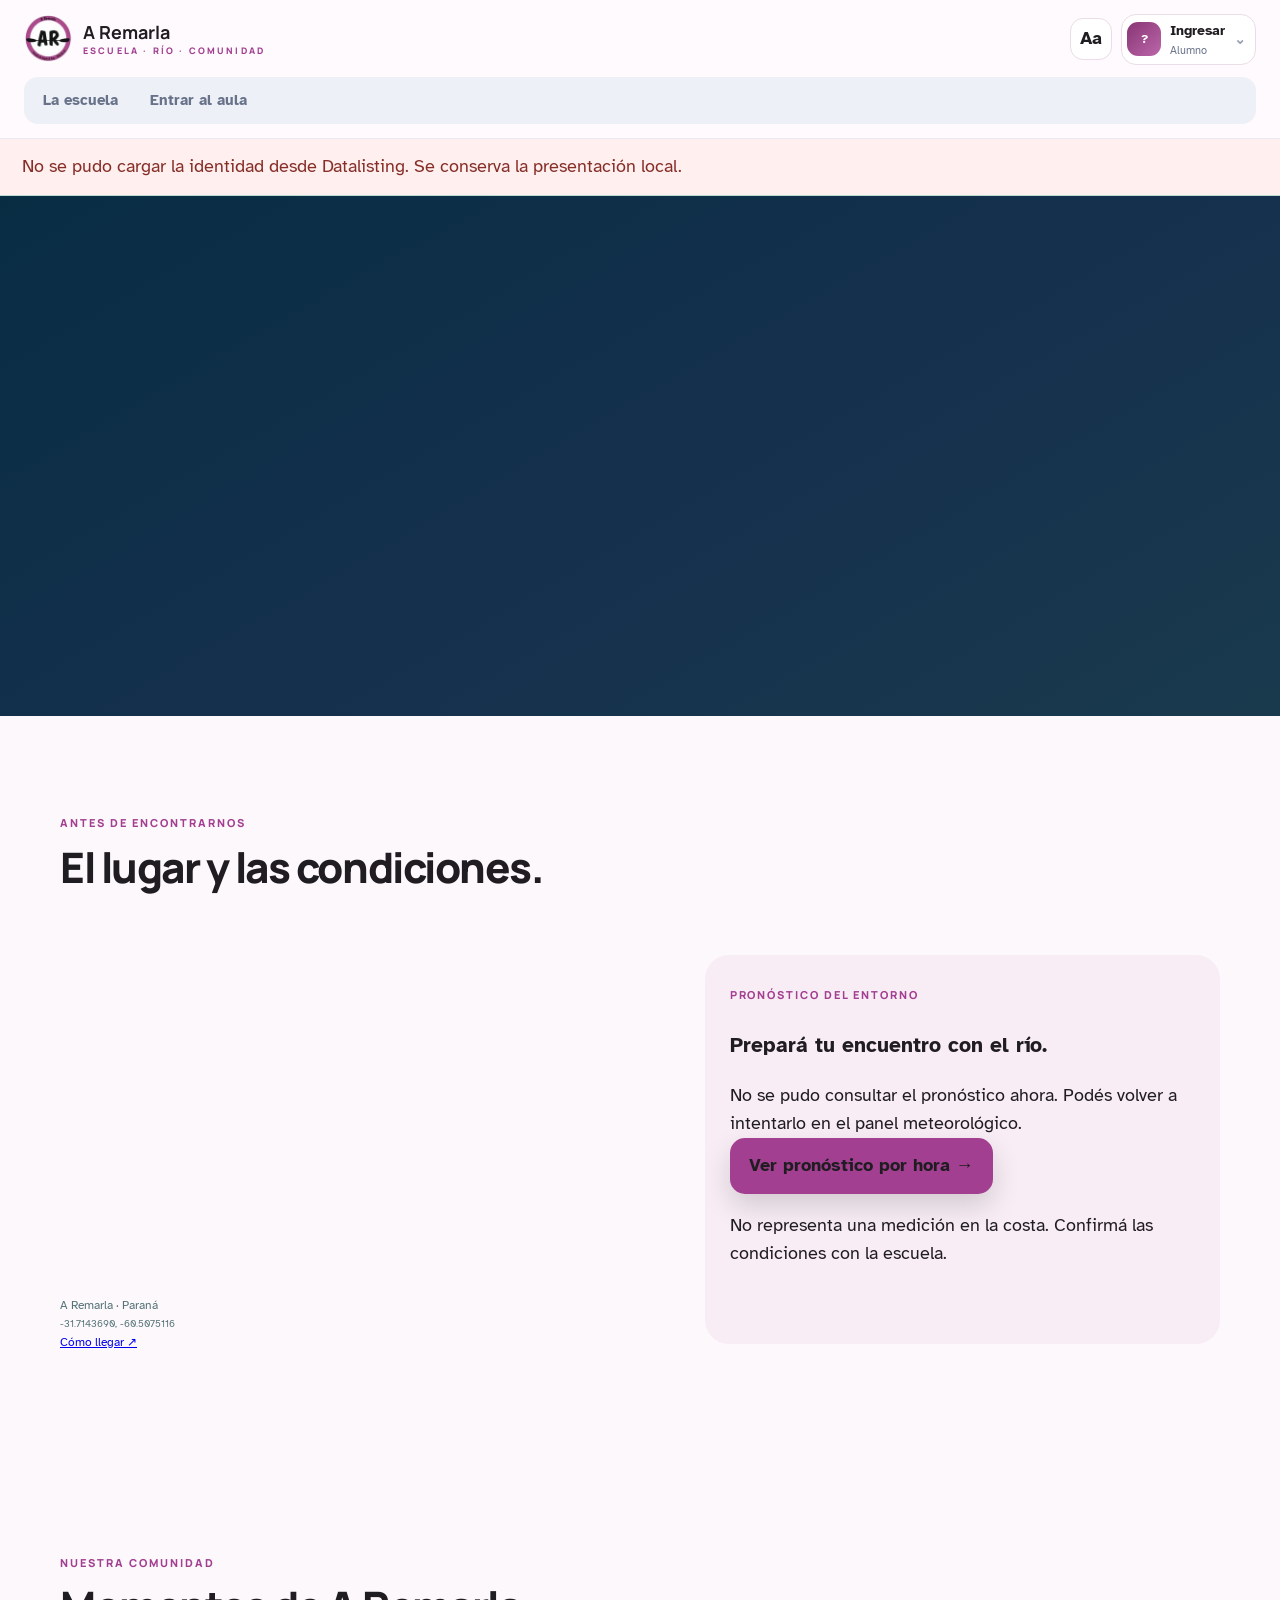
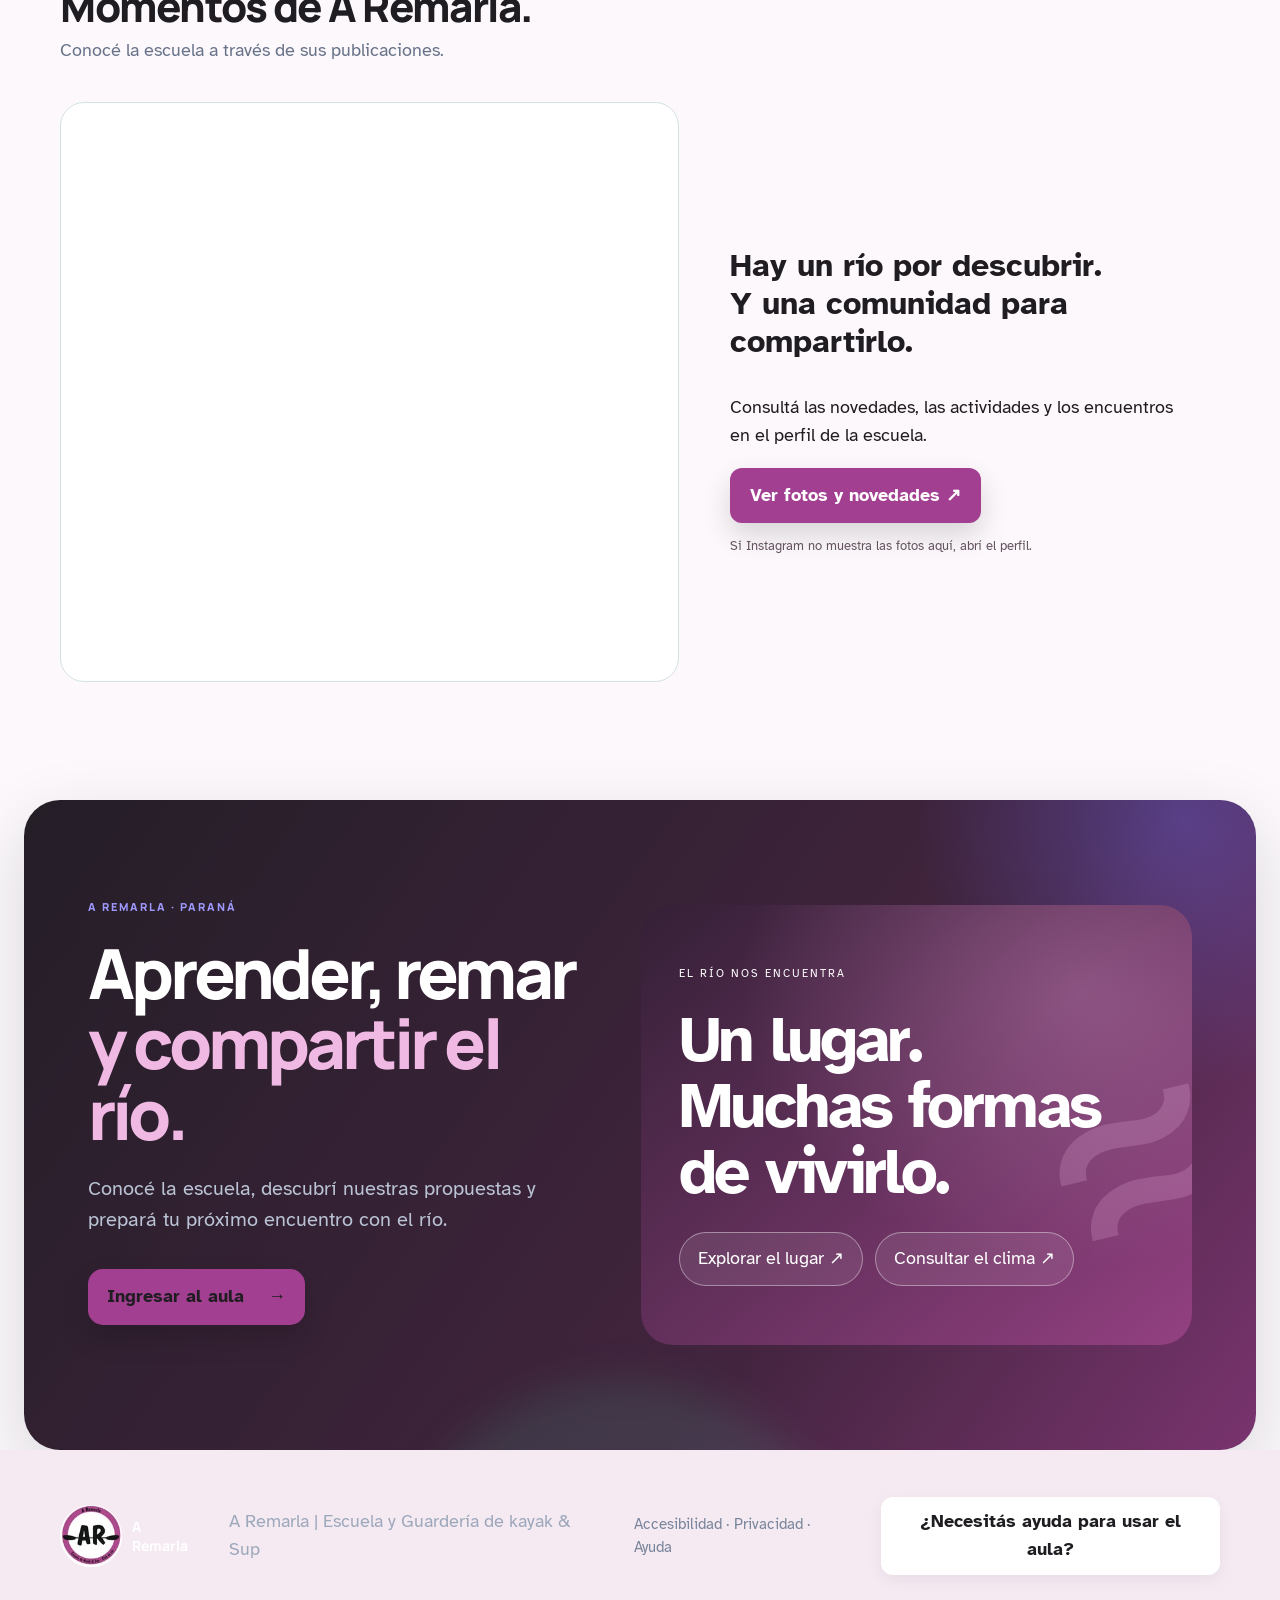
==== a-remarla/index.html @ 2b2f4102 "Refresh campaign script for unchanged Santa Candida upload filename" ====
<!doctype html>
<html lang="es">
<head>
  <meta charset="utf-8">
  <meta name="viewport" content="width=device-width,initial-scale=1">
  <meta name="theme-color" content="#ae4598">
  <meta name="robots" content="index,follow">
  <meta name="referrer" content="strict-origin-when-cross-origin">
  <meta name="description" content="A Remarla: escuela de kayak y Stand Up Paddle en Paraná. Cursos, propuestas en el río, actividades y encuentros para compartir.">
  <title>A Remarla | Escuela de Kayak y SUP en Paraná</title>
  <meta property="og:type" content="website">
  <meta property="og:site_name" content="A Remarla">
  <meta property="og:locale" content="es_AR">
  <meta property="og:title" content="A Remarla · Escuela de Kayak y SUP">
  <meta property="og:description" content="Aprendé, remá y compartí el río. Cursos de kayak y SUP, actividades y encuentros en Paraná.">
  <meta property="og:image" content="https://20facusam23.github.io/datalisting-aula/assets/a-remarla-tarjeta-escuela.png?v=20261105">
  <meta property="og:image:secure_url" content="https://20facusam23.github.io/datalisting-aula/assets/a-remarla-tarjeta-escuela.png?v=20261105">
  <meta property="og:image:type" content="image/png">
  <meta property="og:image:width" content="1200">
  <meta property="og:image:height" content="630">
  <meta property="og:image:alt" content="A Remarla, Escuela de Kayak y SUP en Paraná">
  <meta property="og:url" content="https://20facusam23.github.io/datalisting-aula/a-remarla/">
  <meta name="twitter:card" content="summary_large_image">
  <meta name="twitter:title" content="A Remarla · Escuela de Kayak y SUP">
  <meta name="twitter:description" content="Aprendé, remá y compartí el río en Paraná.">
  <meta name="twitter:image" content="https://20facusam23.github.io/datalisting-aula/assets/a-remarla-tarjeta-escuela.png?v=20261105">

  <link rel="preconnect" href="https://fonts.googleapis.com">
  <link rel="preconnect" href="https://fonts.gstatic.com" crossorigin>
  <link href="https://fonts.googleapis.com/css2?family=Atkinson+Hyperlegible:wght@400;700&family=Manrope:wght@500;600;700;800&display=swap" rel="stylesheet">
  <link rel="stylesheet" href="../assets/aula.css?v=20261018-form-scroll1">
  <link rel="stylesheet" href="../assets/meteorologia.css?v=20261018-claves6">
<link rel="stylesheet" href="../assets/portal.css?v=20261018-claves6"><link rel="stylesheet" href="../assets/escuela.css?v=20261018-claves6"><link rel="stylesheet" href="../assets/mapa-nautico.css?v=20261020-plano1"><link rel="icon" href="[data-uri]"><link rel="stylesheet" href="../assets/docente.css?v=20261018-guia1">
<style id="cyberweek-style">
/* A REMARLA — Cyber Week SUP. Una sola escena neon desde la promocion hasta compartir. */
#cyberweek-sup{
  --cw-text:#f6ffff;--cw-muted:#d5ecf6;--cw-aqua:#65fff0;--cw-pink:#ff69c6;
  position:relative;isolation:isolate;box-sizing:border-box;
  margin:0 auto;padding-top:clamp(36px,6vw,80px)!important;padding-bottom:clamp(46px,6vw,85px)!important;
  overflow:hidden;
  background:
    radial-gradient(ellipse 60% 28% at 3% 12%,rgba(5,223,238,.47),transparent 100%),
    radial-gradient(ellipse 54% 33% at 99% 10%,rgba(255,46,192,.36),transparent 100%),
    radial-gradient(ellipse 70% 33% at 83% 68%,rgba(87,63,211,.48),transparent 100%),
    radial-gradient(ellipse 85% 32% at 12% 97%,rgba(3,209,212,.35),transparent 100%),
    linear-gradient(154deg,#05324f 0%,#0b365b 25%,#102041 50%,#432354 76%,#093b51 100%)!important;
  color:var(--cw-text)!important;
}
#cyberweek-sup *,#cyberweek-sup *:before,#cyberweek-sup *:after{box-sizing:border-box}
#cyberweek-sup:before{
  content:"";position:absolute;inset:0;z-index:-1;pointer-events:none;
  background:
    repeating-radial-gradient(ellipse 76% 13% at 50% 120%,transparent 0 30px,rgba(65,245,245,.14) 31px 32px,transparent 33px 76px),
    linear-gradient(172deg,transparent 35%,rgba(41,236,245,.045) 52%,transparent 65%);
  opacity:.85;
}
#cyberweek-sup:after{
  content:"";position:absolute;z-index:-1;pointer-events:none;
  width:min(74vw,680px);height:min(74vw,680px);top:-20%;right:-17%;
  border:1px solid rgba(119,255,247,.27);border-radius:50%;
  box-shadow:0 0 0 47px rgba(77,243,239,.04),0 0 0 100px rgba(255,68,191,.035);
}
#cyberweek-sup .section-head{margin-bottom:clamp(22px,4vw,38px)}
#cyberweek-sup .section-head .eyebrow{color:var(--cw-aqua)!important;font-weight:900;letter-spacing:.14em}
#cyberweek-sup .section-head h2{
  color:#fff!important;font-size:clamp(2.1rem,5.1vw,4.2rem)!important;
  letter-spacing:-.055em;line-height:1.08;margin:10px 0!important;
  text-shadow:0 0 26px rgba(58,236,240,.25);
}
#cyberweek-sup .section-head p,#cyberweek-sup .section-head p strong{
  color:#eefcff!important;font-size:clamp(.98rem,1.35vw,1.1rem);line-height:1.5
}
#cyberweek-sup .cw-layout{
  display:grid;grid-template-columns:minmax(0,1fr) minmax(0,1.1fr);
  gap:clamp(16px,3vw,30px);align-items:start
}
#cyberweek-sup .cw-intro,
#cyberweek-sup .cw-card{
  min-width:0;position:relative;border-radius:25px;
  border:1px solid rgba(165,255,251,.38);
  background:linear-gradient(145deg,rgba(4,39,66,.60),rgba(21,20,58,.51))!important;
  box-shadow:0 22px 65px rgba(1,14,29,.20),inset 0 1px rgba(255,255,255,.14);
  color:#fff!important;overflow:hidden
}
#cyberweek-sup .cw-intro{padding:clamp(24px,3.5vw,42px)}
#cyberweek-sup .cw-intro:after{
  content:"";position:absolute;right:-145px;top:-120px;
  width:340px;height:340px;border:1px solid rgba(95,250,249,.23);
  border-radius:50%;box-shadow:0 0 0 55px rgba(77,250,238,.045);pointer-events:none
}
#cyberweek-sup .cw-eyebrow{
  display:inline-block;color:var(--cw-aqua)!important;font-weight:900;
  letter-spacing:.14em;font-size:.82rem;text-transform:uppercase
}
#cyberweek-sup .cw-intro h3{
  color:#fff!important;font-size:clamp(2.1rem,4vw,3.5rem)!important;
  font-weight:900!important;letter-spacing:-.045em;line-height:1.09;
  margin:20px 0!important;text-shadow:0 2px 12px rgba(0,0,0,.24)
}
#cyberweek-sup .cw-intro h3 span{color:#ff8fdf!important}
#cyberweek-sup .cw-intro p{
  color:#eafaff!important;line-height:1.64;font-size:1.02rem
}
#cyberweek-sup .cw-off{
  display:inline-flex;align-items:center;max-width:100%;
  margin:20px 0 24px;padding:12px 17px;
  border-radius:999px;background:linear-gradient(105deg,#eb2f9f,#ff68c6);
  color:#fff!important;font-weight:900;font-size:clamp(.94rem,2vw,1.24rem);
  box-shadow:0 5px 25px rgba(246,58,168,.36);
  text-shadow:0 1px 3px rgba(99,8,56,.4)
}
#cyberweek-sup .cw-points{display:grid;gap:13px;margin:10px 0 0;padding:0;list-style:none}
#cyberweek-sup .cw-points li{position:relative;padding-left:29px;color:#fff!important;font-size:1.01rem;font-weight:700}
#cyberweek-sup .cw-points li:before{content:"✓";position:absolute;left:0;color:var(--cw-aqua);font-weight:900}
#cyberweek-sup .cw-date{display:block;color:#a2fff4!important;font-weight:900;margin-top:30px;line-height:1.4}
#cyberweek-sup .cw-caption{color:#ddebfa!important;font-size:.89rem!important;line-height:1.55}
#cyberweek-sup .cw-card-body{padding:clamp(18px,3vw,34px)}
#cyberweek-sup .cw-card h3{
  color:#fff!important;font-size:clamp(1.45rem,2.8vw,2rem)!important;
  margin:0 0 8px!important;letter-spacing:-.025em
}
#cyberweek-sup .cw-card .cw-subtitle{color:#d5f5ff!important;line-height:1.5;margin:0 0 19px}
#cyberweek-sup .cw-prices{display:grid;gap:10px;margin:0 0 23px}
#cyberweek-sup .cw-price{
  min-width:0;display:flex;align-items:center;justify-content:space-between;
  gap:8px;cursor:pointer;border-radius:15px;padding:13px 14px;
  border:1.5px solid rgba(153,247,252,.36)!important;
  background:rgba(5,40,67,.65)!important;
  transition:background .16s,border-color .16s,transform .16s
}
#cyberweek-sup .cw-price:hover{border-color:rgba(99,255,239,.8)!important}
#cyberweek-sup .cw-price:has(input:checked){
  background:linear-gradient(100deg,rgba(3,111,123,.66),rgba(85,29,102,.55))!important;
  border-color:#77fff1!important;
  box-shadow:inset 0 0 0 1px rgba(112,255,246,.2),0 0 19px rgba(33,244,221,.12)
}
#cyberweek-sup .cw-price input{accent-color:#62f5e8;flex-shrink:0;width:19px;height:19px}
#cyberweek-sup .cw-price strong{display:block;color:#fff!important;font-size:.96rem;line-height:1.36}
#cyberweek-sup .cw-price small{display:block;color:#bdeff4!important;font-size:.79rem;margin-top:4px}
#cyberweek-sup .cw-money{flex:none;color:#ff9cdb!important;font-weight:900;font-size:1.12rem;white-space:nowrap}
#cyberweek-sup .cw-fields{display:grid;grid-template-columns:repeat(2,minmax(0,1fr));gap:14px}
#cyberweek-sup .cw-field{display:grid;gap:7px;color:#fff!important;font-size:.9rem;font-weight:800}
#cyberweek-sup .cw-field input,
#cyberweek-sup .cw-field select{
  display:block;width:100%;min-width:0;min-height:49px;
  border:1.5px solid #9ed9e6!important;border-radius:11px;
  background:#fff!important;color:#152c40!important;opacity:1;
  padding:11px 12px;font:600 1rem/1.35 Manrope,system-ui,sans-serif;
  color-scheme:light
}
#cyberweek-sup .cw-field input::placeholder{color:#526378!important;opacity:1}
#cyberweek-sup .cw-field input:focus,#cyberweek-sup .cw-field select:focus{
  outline:3px solid #65fff0!important;outline-offset:2px
}
#cyberweek-sup .cw-book{
  display:flex;align-items:center;justify-content:center;gap:10px;
  width:100%;min-height:56px;margin:19px 0 0;padding:14px 16px;
  cursor:pointer;border:0!important;border-radius:14px;
  background:linear-gradient(100deg,#55f9e7,#77ffe1)!important;
  color:#073045!important;font-size:1.03rem;font-weight:900!important;
  box-shadow:0 8px 27px rgba(8,240,224,.28);
  transition:transform .15s,filter .15s
}
#cyberweek-sup .cw-book:hover{filter:brightness(1.06);transform:translateY(-1px)}
#cyberweek-sup .cw-book:focus-visible{outline:3px solid #fff;outline-offset:3px}
#cyberweek-sup .cw-note,
#cyberweek-sup .cw-note strong{
  color:#d9f4f8!important;font-size:.84rem;line-height:1.57
}
#cyberweek-sup .cw-note strong{color:#9cfff1!important;font-weight:900}
@media(max-width:820px){
  #cyberweek-sup{padding:37px 18px 52px!important}
  #cyberweek-sup .cw-layout{grid-template-columns:1fr}
  #cyberweek-sup .cw-intro{order:0}
  #cyberweek-sup .cw-card{order:1}
  #cyberweek-sup .cw-fields{grid-template-columns:1fr 1fr}
}
@media(max-width:520px){
  #cyberweek-sup{padding:28px 14px 44px!important}
  #cyberweek-sup .cw-layout{gap:16px}
  #cyberweek-sup .cw-intro,#cyberweek-sup .cw-card{border-radius:21px}
  #cyberweek-sup .cw-intro{padding:23px 21px}
  #cyberweek-sup .cw-card-body{padding:20px 15px}
  #cyberweek-sup .cw-fields{grid-template-columns:1fr;gap:12px}
  #cyberweek-sup .cw-price{padding:12px 10px}
  #cyberweek-sup .cw-price strong{font-size:.88rem}
  #cyberweek-sup .cw-money{font-size:1rem}
  #cyberweek-sup .cw-intro h3{font-size:clamp(1.9rem,8vw,2.4rem)!important}
  #cyberweek-sup .section-head h2{font-size:clamp(2rem,9vw,2.7rem)!important}
}
@media(prefers-reduced-motion:reduce){
  #cyberweek-sup .cw-price,#cyberweek-sup .cw-book{transition:none}
}
</style>

<style id="cyberweek-share-style">
/* Compartir pertenece a la misma escena; nunca recupera el panel blanco. */
#cyberweek-sup #cyberweek-share{
  margin:25px 0 0;border:1px solid rgba(135,255,249,.47)!important;
  border-radius:19px;padding:clamp(15px,2vw,22px);
  background:linear-gradient(132deg,rgba(3,82,108,.46),rgba(90,23,96,.43))!important;
  box-shadow:inset 0 1px 0 rgba(255,255,255,.18);
  color:#fff!important
}
#cyberweek-sup #cyberweek-share h4{
  color:#fff!important;font-size:1.3rem!important;
  font-weight:900;margin:0 0 9px!important;line-height:1.28
}
#cyberweek-sup #cyberweek-share p{
  color:#dcfaff!important;font-size:.87rem;line-height:1.55;margin:0 0 13px
}
#cyberweek-sup #cyberweek-share .cw-share-actions{
  display:grid;grid-template-columns:repeat(2,minmax(0,1fr));gap:9px
}
#cyberweek-sup #cyberweek-share .cw-share-actions button{
  display:block;min-width:0;min-height:48px;
  padding:10px 8px;cursor:pointer;text-align:center;
  border:1.5px solid rgba(119,252,248,.58)!important;border-radius:13px;
  background:rgba(3,39,67,.65)!important;
  color:#fff!important;font:800 .83rem/1.35 Manrope,system-ui,sans-serif;
  transition:background .15s,border-color .15s
}
#cyberweek-sup #cyberweek-share .cw-share-actions button:nth-child(1),
#cyberweek-sup #cyberweek-share .cw-share-actions button:nth-child(5){
  border-color:rgba(255,138,219,.67)!important;background:rgba(141,26,117,.44)!important
}
#cyberweek-sup #cyberweek-share .cw-share-actions button:hover{
  background:rgba(23,116,145,.72)!important;border-color:#a5fff7!important
}
#cyberweek-sup #cyberweek-share [data-cw-status]:empty{display:none}
#cyberweek-sup #cyberweek-share [data-cw-status]{
  color:#c9fff8!important;min-height:1.5em;margin:13px 0 0;font-size:.81rem;line-height:1.48
}
@media(max-width:400px){
  #cyberweek-sup #cyberweek-share{padding:14px 11px}
  #cyberweek-sup #cyberweek-share .cw-share-actions{gap:7px}
  #cyberweek-sup #cyberweek-share .cw-share-actions button{font-size:.77rem;padding:10px 5px}
}
</style><link rel="stylesheet" href="../assets/a-remarla-campanas.css?v=20261105-images5">
</head>
<body>
  <div class="privacy-shield" id="privacyShield" aria-hidden="true">
    <div class="privacy-shield-card">
      <strong>Contenido protegido</strong>
      <span>Volvé a A Remarla para continuar.</span>
    </div>
  </div>
  <div class="privacy-watermark" id="privacyWatermark" aria-hidden="true"></div>
  <a class="skip" href="#contenido">Ir al contenido</a>

  <header class="topbar">
    <a class="brand" href="#" data-view="inicio">
      <img class="school-logo" src="[data-uri]" alt="A Remarla · Escuela y guardería de kayak y SUP" width="72" height="72">
      <span><img id="tenantLogo" alt="" hidden><b data-brand-name>A Remarla</b><small>ESCUELA · RÍO · COMUNIDAD</small></span>
    </a>
    <nav aria-label="Navegación principal"><button class="nav" data-view="administracion" data-manager-only hidden>Administrar aula</button>
      <button class="nav active" data-view="inicio">La escuela</button><button class="nav" data-view="rio">El río y el lugar</button><button class="nav" data-view="comunidad">Nuestra comunidad</button>
      <button class="nav" data-view="cursos">Mis cursos</button>
      <button class="nav" data-view="ayuda">Ayuda</button>
      <button class="nav" data-view="meteorologia" data-nautical-only hidden>Meteorología</button>
    </nav>
    <div class="top-actions">
      <button class="accessibility" aria-label="Opciones de lectura">Aa</button>
      <div class="account">
        <button class="profile" id="profileButton" aria-haspopup="menu" aria-expanded="false">
          <span class="avatar" id="profileAvatar">?</span>
          <span><span id="profileName">Ingresar</span><small id="profileRole">Cuenta del aula</small></span>
          <b>⌄</b>
        </button>
        <div class="account-menu hidden" id="accountMenu" role="menu">
          <button type="button" id="accountProfile" role="menuitem">Mi perfil</button>
          <button type="button" id="accountCourses" role="menuitem">Mis cursos</button>
          <button type="button" id="accountLogout" role="menuitem" class="danger">Cerrar sesión</button>
        </div>
      </div>
    </div>
  </header>

  <div id="portalMessage" class="portal-message" role="status" hidden></div><main id="contenido">
<section class="section view" data-section="inicio" id="campanas-remarla" aria-label="Campañas de A Remarla">
  <div class="cp-dots" role="group" aria-label="Elegir campaña">
    <button type="button" aria-label="Campaña 1: Cyber Week SUP" aria-current="true"></button>
    <button type="button" aria-label="Campaña 2: Peña El Río Nos Une"></button>
    <button type="button" aria-label="Campaña 3: Paseo guiado Arroyo Las Conchas"></button>
    <button type="button" aria-label="Campaña 4: Travesía en kayak Isla Santa Cándida"></button>
  </div>
  <div class="cp-track" aria-label="Carrusel de campañas de A Remarla" tabindex="0">
    <article class="cp-card"><button type="button" onclick="location.hash='campana-cyberweek'"><img src="../assets/a-remarla-cybersup-redes-2026.jpg?v=20261105-images5" alt="Afiche Cyber Week SUP de A Remarla, promoción finalizada" loading="lazy"></button></article>
    <article class="cp-card"><button type="button" onclick="location.hash='campana-pena-rio-nos-une'"><img src="../assets/a-remarla-pena-rio-nos-une-2026.jpg?v=20261105-images5" alt="Afiche original de Peña El Río Nos Une" loading="eager"></button></article>
    <article class="cp-card"><button type="button" onclick="location.hash='campana-arroyo-las-conchas'"><div class="cp-image-pending"><small class="cp-pending-label">PASEO GUIADO · KAYAK Y SUP</small><strong>Arroyo Las Conchas</strong><span>Lunes 9 de noviembre · 10:00 a 13:00</span><span class="cp-pending-action">Ver detalles y reservar</span></div></button></article>
    <article class="cp-card"><button type="button" onclick="location.hash='campana-isla-santa-candida'"><div class="cp-image-pending"><small class="cp-pending-label">TRAVESÍA EN KAYAK · A REMARLA</small><strong>Isla Santa Cándida</strong><span>Domingo 8 de noviembre · 14:00 hs · Thompson</span><span class="cp-pending-action">Ver detalles y reservar</span></div></button></article>
  </div>
</section>
<section class="section view" data-section="inicio" id="cyberweek-sup" aria-labelledby="cyberweek-title">
  <div class="section-head">
    <div><span class="eyebrow">PROMOCIÓN ESPECIAL · A REMARLA</span><h2 id="cyberweek-title">CYBER WEEK · SUP</h2><p><strong>Del 2 al 4 de noviembre</strong> · Hasta 50% OFF · Reservá tu lugar para noviembre o diciembre.</p></div>
  </div>
  <div class="cw-layout">
    <div class="cw-intro">
      <span class="cw-eyebrow">A REMARLA · CLUB DE RÍO</span>
      <h3>Tu próximo curso de <span>SUP</span> comienza acá.</h3>
      <p>Stand Up Paddle Surf: aprendé a disfrutar del río con una propuesta de cuatro clases de una hora y media cada una.</p>
      <div class="cw-off">35%, 40% y hasta 50% OFF</div>
      <ul class="cw-points">
        <li>4 clases de 1 hora y media</li>
        <li>Descuentos según modalidad</li>
        <li>Cupos limitados</li>
        <li>Balneario Thompson · Paraná</li>
      </ul>
      <span class="cw-date">Promoción del 2 al 4 de noviembre de 2026</span>
      <p class="cw-caption">Elegí tu modalidad y solicitá la reserva. La escuela te confirma cupo y datos de transferencia.</p>
    </div>
    <div class="cw-card">
      <form class="cw-card-body" id="cyberweek-form" novalidate>
        <h3>Elegí tu promoción</h3>
        <p class="cw-subtitle">Curso de SUP · Seleccioná una opción para solicitar tu inscripción.</p>
        <div class="cw-prices" role="radiogroup" aria-label="Modalidad de promoción">
          <label class="cw-price"><span style="display:flex;align-items:center;gap:10px"><input type="radio" name="oferta" value="Vienen 2, paga 1 (50% OFF) · $30.000" checked required><span><strong>Vienen 2, paga 1</strong><small>50% de descuento</small></span></span><span class="cw-money">$30.000</span></label>
          <label class="cw-price"><span style="display:flex;align-items:center;gap:10px"><input type="radio" name="oferta" value="Individual (35% OFF) · $39.000"><span><strong>Inscripción individual</strong><small>35% de descuento</small></span></span><span class="cw-money">$39.000</span></label>
          <label class="cw-price"><span style="display:flex;align-items:center;gap:10px"><input type="radio" name="oferta" value="Alumnos A Remarla (40% OFF) · $36.000"><span><strong>Alumnos A Remarla</strong><small>40% de descuento</small></span></span><span class="cw-money">$36.000</span></label>
          <label class="cw-price"><span style="display:flex;align-items:center;gap:10px"><input type="radio" name="oferta" value="Tabla propia (50% OFF) · $30.000"><span><strong>Con tabla propia</strong><small>50% de descuento</small></span></span><span class="cw-money">$30.000</span></label>
        </div>
        <div class="cw-fields">
          <label class="cw-field">Nombre y apellido<input name="nombre" autocomplete="name" maxlength="100" placeholder="Tu nombre" required></label>
          <label class="cw-field">WhatsApp de contacto<input name="telefono" autocomplete="tel" inputmode="tel" maxlength="24" placeholder="343 ..." required></label>
          <label class="cw-field">Mes de cursada<select name="mes" required><option value="">Elegí un mes</option><option value="noviembre de 2026">Noviembre 2026</option><option value="diciembre de 2026">Diciembre 2026</option></select></label>
          <label class="cw-field">Cantidad de asistentes<select name="personas" required><option value="1">1 persona</option><option value="2">2 personas</option></select></label>
        </div>
        <button class="cw-book" type="submit">Solicitar reserva por WhatsApp →</button>
        <p class="cw-note">Reserva con seña de <strong>$10.000 por transferencia</strong>. Durante la vigencia de la promoción, el envío abre WhatsApp para solicitar tu lugar; el cupo se confirma con la escuela luego de acreditar la seña. Si ya venció, podrás consultar nuevas fechas y tarifas. Consultá las condiciones de la promoción 2×1.</p>
        <aside id="cyberweek-share" aria-label="Compartir promoción Cyber Week">
          <h4>Compartí la promoción</h4>
          <p>Compartí la imagen en Instagram, en el estado de WhatsApp o en otra app.</p>
          <a href="../assets/a-remarla-cybersup-redes-2026.jpg?v=20261103-final" target="_blank" rel="noopener" aria-label="Ver afiche nuevo para compartir">
            <img src="../assets/a-remarla-cybersup-redes-2026.jpg?v=20261103-final" alt="Nuevo afiche Cyber Week SUP de A Remarla, sin precios para historias de Instagram y estados de WhatsApp" loading="lazy" width="270" height="338" style="display:block;width:min(100%,270px);height:auto;margin:12px auto 14px;border-radius:14px;border:1px solid rgba(125,255,255,.45);box-shadow:0 7px 20px rgba(0,0,0,.2)">
          </a>
          <div class="cw-share-actions">
            <button type="button" data-cw-share="share">Compartir imagen</button>
            <button type="button" data-cw-share="copy">Copiar enlace</button>
          </div>
          <p data-cw-status role="status" aria-live="polite" hidden></p>
        </aside>
      </form>
    </div>
  </div>
</section>
<div class="school-shortcuts"><button data-view="inicio">La escuela</button><button data-view="rio">Mapa y radar</button><button data-view="meteorologia">Servicios meteorológicos</button><button data-view="comunidad">Fotos y comunidad</button><button data-view="cursos">Ingresar al aula →</button></div>
    <section class="hero view" data-section="inicio">
      <div class="hero-shell">
        <div class="hero-copy">
          <span class="eyebrow light">A REMARLA · PARANÁ</span>
          <h1>Aprender, remar<br><span>y compartir el río.</span></h1>
          <p>Conocé la escuela, descubrí nuestras propuestas y prepará tu próximo encuentro con el río.</p>
          <div class="actions">
            <button class="primary" data-view="cursos">Ingresar al aula <b>→</b></button>
            <a class="ghost" href="https://www.instagram.com/kayak_parana_club/" target="_blank" rel="noopener">Consultar actividades ↗</a>
          </div>
          <div class="hero-meta" data-private-stats>
            <div><strong>0</strong><span>Cursos disponibles</span></div>
            <div><strong>0</strong><span>Clases completadas</span></div>
            <div><strong>0</strong><span>Clases pendientes</span></div>
          </div>
        </div>

        <div class="visual-stage river-visual"><div class="river-contours" aria-hidden="true">≈</div><span class="river-kicker">EL RÍO NOS ENCUENTRA</span><h2>Un lugar.<br>Muchas formas<br>de vivirlo.</h2><div class="river-quick"><button data-view="rio">Explorar el lugar ↗</button><button data-view="meteorologia">Consultar el clima ↗</button></div><article class="portal-next" hidden><h2 id="nextCourseTitle"></h2><p id="nextCourseDescription"></p><button id="continueCourse" disabled>Abrir curso</button></article></div>
      </div>
    </section>

<section class="section view" data-section="inicio"><div class="section-head"><div><span class="eyebrow">ANTES DE ENCONTRARNOS</span><h2>El lugar y las condiciones.</h2></div><button class="link" data-view="rio">Explorar mapa y radar →</button></div><div class="welcome-grid"><article class="welcome-map"><iframe title="Ubicación de A Remarla en Paraná" loading="lazy" src="https://www.openstreetmap.org/export/embed.html?bbox=-60.5165116%2C-31.7203690%2C-60.4985116%2C-31.7083690&amp;layer=mapnik&amp;marker=-31.7143690%2C-60.5075116"></iframe><p>A Remarla · Paraná<br><small>-31.7143690, -60.5075116</small><br><a href="https://www.google.com/maps/dir/?api=1&amp;destination=-31.7143690%2C-60.5075116" target="_blank" rel="noopener">Cómo llegar ↗</a></p></article><article class="public-wx"><span class="eyebrow">PRONÓSTICO DEL ENTORNO</span><h3>Prepará tu encuentro con el río.</h3><div id="welcomeWeather">Consultando condiciones previstas…</div><button class="primary" data-view="meteorologia">Ver pronóstico por hora →</button><p>No representa una medición en la costa. Confirmá las condiciones con la escuela.</p></article></div></section><section class="section view" data-section="inicio"><div class="section-head"><div><span class="eyebrow">NUESTRA COMUNIDAD</span><h2>Momentos de A Remarla.</h2><p>Conocé la escuela a través de sus publicaciones.</p></div><button class="link" data-view="comunidad">Recorrer publicaciones →</button></div><div class="welcome-social"><iframe title="Publicaciones de la escuela A Remarla" src="https://www.instagram.com/kayak_parana_club/embed/" loading="lazy"></iframe><div><h3>Hay un río por descubrir.<br>Y una comunidad para compartirlo.</h3><p>Consultá las novedades, las actividades y los encuentros en el perfil de la escuela.</p><a class="primary" href="https://www.instagram.com/kayak_parana_club/" target="_blank" rel="noopener">Ver fotos y novedades ↗</a><p class="embed-note">Si Instagram no muestra las fotos aquí, abrí el perfil.</p></div></div></section>
    <section class="section view public-services" data-section="inicio"><span class="eyebrow">VIVÍ A REMARLA</span><h2>Tu próxima experiencia empieza acá.</h2><div class="service-grid"><article><span>01 / ESCUELA</span><h3>Aprender en el río</h3><p>Conocé la propuesta de formación y consultá niveles, cupos y horarios con la escuela.</p><button data-view="cursos">Explorar cursos →</button></article><article><span>02 / ENCUENTROS</span><h3>Remar y compartir</h3><p>Consultá las actividades y salidas que organiza nuestra comunidad.</p><a href="https://www.instagram.com/kayak_parana_club/" target="_blank" rel="noopener">Consultar propuestas ↗</a></article><article><span>03 / ANTES DE SALIR</span><h3>Conocer las condiciones</h3><p>Ubicá el entorno, revisá el pronóstico y consultá con la escuela antes de planificar una salida.</p><button data-view="rio">Mapa y servicios →</button></article></div></section>
    <section class="section view" data-section="inicio">
      <div class="section-head">
        <div><span class="eyebrow">APRENDER CON A REMARLA</span><h2>La propuesta de formación</h2><p>Conocé los cursos. Para entrar a las clases y documentos, ingresá con tu cuenta.</p></div>
        <button class="link" data-view="cursos">Ver todos <span>→</span></button>
      </div>
      <div class="course-grid" id="homeCourses"></div>
      <div class="wx-teaser" data-nautical-only hidden><div><h3>A Remarla · Panel meteorológico</h3><p>Gráficos interactivos de viento, ráfagas, temperatura y lluvia para Paraná.</p></div><button type="button" data-view="meteorologia">Abrir meteorología →</button></div>
      <div class="support-strip">
        <div class="support-icon">?</div>
        <div><b>¿Algo no se entiende?</b><span>Pedí ayuda en cualquier momento. Te guiamos paso a paso.</span></div>
        <button data-view="ayuda">Ir a Ayuda <span>→</span></button>
      </div>
    </section>

<section class="section view hidden" data-section="rio"><div class="page-head"><span class="eyebrow">NUESTRO ENTORNO</span><h1>Nos encontramos junto al río.</h1><p>Ubicación de A Remarla en Paraná: <strong>-31.7143690, -60.5075116</strong>.</p></div><div class="map-tabs"><button data-map="nautical" aria-pressed="false">Plano náutico</button><button data-map="map" aria-pressed="true">Mapa</button><button data-map="aerial" aria-pressed="false">Vista aérea</button><button data-map="radar" aria-pressed="false">Radar de lluvia</button></div><iframe id="riverMap" title="Ubicación de A Remarla" loading="lazy" referrerpolicy="strict-origin-when-cross-origin" src="https://www.openstreetmap.org/export/embed.html?bbox=-60.5165116%2C-31.7203690%2C-60.4985116%2C-31.7083690&amp;layer=mapnik&amp;marker=-31.7143690%2C-60.5075116"></iframe><p id="mapExplanation">El marcador señala la ubicación de A Remarla.</p><a href="https://www.google.com/maps/dir/?api=1&amp;destination=-31.7143690%2C-60.5075116" target="_blank" rel="noopener">Abrir ubicación y cómo llegar ↗</a><div class="river-weather-callout"><h2>El clima también es parte del recorrido.</h2><p>Consultá viento, ráfagas, temperatura y lluvia prevista por hora.</p><button class="primary" data-view="meteorologia">Abrir servicios meteorológicos →</button></div><p class="embed-note">La vista aérea no es una transmisión en vivo. El radar depende de la cobertura disponible y conserva la hora indicada por su servicio. Si una vista no carga, usá el mapa o el panel meteorológico.</p></section>
<section class="section view hidden" data-section="comunidad"><div class="page-head"><span class="eyebrow">MOMENTOS QUE NOS UNEN</span><h1>La escuela, en movimiento.</h1><p>Publicaciones de nuestra comunidad. Deslizá para recorrerlas.</p></div><div class="social-controls"><button id="socialPrev" aria-label="Publicación anterior">←</button><button id="socialNext" aria-label="Publicación siguiente">→</button><a href="https://www.instagram.com/kayak_parana_club/" target="_blank" rel="noopener">Ver todas las publicaciones ↗</a></div><div id="socialCarousel" class="social-carousel" aria-label="Publicaciones de A Remarla"></div><p class="embed-note">Si las publicaciones no aparecen, abrí el perfil de la escuela. Su disponibilidad depende de la configuración de Instagram y del navegador.</p></section>
    <section class="section view hidden" data-section="cursos">
      <div class="page-head"><span class="eyebrow">MI APRENDIZAJE</span><h1>Cursos y aula</h1><p>Tu biblioteca personal de aprendizaje. Elegí un curso y continuá desde donde quedaste.</p></div>
      <div class="course-grid" id="allCourses"></div>
    </section>

    <section class="section view hidden" data-section="curso">
      <button class="back-link" id="courseBack" type="button">← Volver a mis cursos</button>
      <div class="course-detail-head">
        <div>
          <span class="eyebrow">CURSO</span>
          <h1 id="courseDetailName">Curso</h1>
          <p id="courseDetailDescription"></p>
        </div>
        <div class="course-detail-badge" id="courseDetailCount">0 clases</div>
      </div>
      <div class="lesson-list" id="courseLessons"></div><article id="lessonViewer" class="portal-card" hidden></article><button type="button" class="primary" id="assessmentButton">Evaluación y certificado</button><article id="assessmentBox" class="portal-card" hidden></article>
    </section>


    <section class="section view hidden wx-page" data-section="meteorologia" aria-labelledby="wxTitle">
      <div class="wx-header">
        <div class="wx-heading">
          <div class="wx-identity"><img class="school-logo" src="[data-uri]" alt="A Remarla · Escuela y guardería de kayak y SUP" width="72" height="72">
            <span><strong>A REMARLA</strong><small>CLUB DE RÍO · KAYAK &amp; SUP</small></span></div>
          <span class="wx-eyebrow">PRONÓSTICO · PARANÁ</span>
          <h1 id="wxTitle">El río, en datos.</h1>
          <p>Condiciones meteorológicas previstas para el Balneario Thompson. Gráficos por hora para planificar la consulta de las condiciones antes de remar.</p>
          <div class="wx-header-meta"><span><span class="wx-live-dot"></span> Pronóstico actualizado</span><span id="wxUpdate">Esperando primera consulta</span></div>
        </div>
        <div class="wx-header-actions">
          <a href="https://www.instagram.com/kayak_parana_club/" class="wx-social" data-instagram target="_blank" rel="noopener noreferrer" aria-label="Ver Instagram de A Remarla">Instagram ↗</a>
          <button class="wx-refresh" id="wxRefresh" type="button"><span aria-hidden="true">↻</span> Actualizar datos</button>
        </div>
      </div>
      <div class="wx-location"><span>Balneario Thompson · Paraná, Entre Ríos</span><span>Hora local de Argentina · pronóstico, no medición en tiempo real</span></div>
      <p class="wx-status" id="wxStatus" role="status">Consultando datos meteorológicos…</p>

      <div id="wxContent" hidden>
        <div class="wx-overview">
          <article class="wx-wind">
            <div class="wx-wind-head"><span>VIENTO A 10 METROS</span><span class="wx-wind-tag">Modelo horario</span></div>
            <div class="wx-wind-reading"><strong id="wxWind">—</strong><span>km/h</span></div>
            <div class="wx-wind-direction" id="wxDirection">Dirección del viento: —</div>
            <div class="wx-compass">
              <div class="wx-compass-ring"><span class="wx-n">N</span><span class="wx-e">E</span><span class="wx-s">S</span><span class="wx-o">O</span>
                <span class="wx-compass-pointer" id="wxPointer" aria-hidden="true">↑</span></div>
              <div class="wx-compass-note"><strong>Rosa de orientación</strong><span>La flecha indica de dónde viene el viento.</span></div>
            </div>
            <div class="wx-wind-note">El viento pronosticado a 10 m puede variar considerablemente a nivel del agua.</div>
          </article>
          <div class="wx-metrics">
            <article class="wx-metric"><span class="wx-label">Ráfagas</span><div class="wx-metric-reading"><strong id="wxGust">—</strong><span>km/h</span></div><small>Picos pronosticados</small></article>
            <article class="wx-metric"><span class="wx-label">Temperatura</span><div class="wx-metric-reading"><strong id="wxTemp">—</strong><span>°C</span></div><small>Aire a 2 metros</small></article>
            <article class="wx-metric"><span class="wx-label">Humedad</span><div class="wx-metric-reading"><strong id="wxHumidity">—</strong><span>%</span></div><small>Humedad relativa</small></article>
            <article class="wx-metric"><span class="wx-label">Presión</span><div class="wx-metric-reading"><strong id="wxPressure">—</strong><span>hPa</span></div><small>Al nivel del mar</small></article>
            <article class="wx-metric"><span class="wx-label">Nubosidad</span><div class="wx-metric-reading"><strong id="wxCloud">—</strong><span>%</span></div><small>Cobertura del cielo</small></article>
            <article class="wx-metric"><span class="wx-label">Precipitación</span><div class="wx-metric-reading"><strong id="wxRain">—</strong><span>mm</span></div><small id="wxRainNote">Próxima hora</small></article>
          </div>
        </div>

        <section class="wx-chart-shell" aria-labelledby="wxChartsHeading">
          <div class="wx-chart-header"><div><span class="wx-eyebrow">EVOLUCIÓN METEOROLÓGICA</span><h2 id="wxChartsHeading">Pronóstico por horas</h2><p>Deslizá la selección para explorar cada hora. Datos expresados en hora argentina.</p></div>
            <div class="wx-range" role="group" aria-label="Período del pronóstico">
              <button type="button" data-wx-hours="12">12 h</button><button type="button" data-wx-hours="24" class="active" aria-pressed="true">24 h</button><button type="button" data-wx-hours="48">48 h</button>
            </div>
          </div>
          <div class="wx-selected"><div><small>HORA SELECCIONADA</small><strong id="wxSelectedTime">—</strong></div>
            <div class="wx-selected-values"><span>Viento <b id="wxSelectedWind">—</b> km/h</span><span>Ráfagas <b id="wxSelectedGust">—</b> km/h</span><span>Temp. <b id="wxSelectedTemp">—</b> °C</span><span>Lluvia <b id="wxSelectedRain">—</b> mm</span></div>
          </div>
          <div class="wx-chart-title"><h3>Viento y ráfagas</h3><div class="wx-legend"><span><i class="wx-key wx-key-wind"></i> Viento</span><span><i class="wx-key wx-key-gust"></i> Ráfagas</span></div></div>
          <div class="wx-chart-viewport"><svg id="wxWindChart" class="wx-chart" role="img" aria-label="Curvas de viento y ráfagas con indicador de la hora seleccionada"></svg></div>
          <div class="wx-hour-control"><label for="wxHourSlider">Explorar hora</label><input id="wxHourSlider" type="range" min="0" max="23" value="0" step="1"><span>Mové el control para comparar los valores</span></div>
          <div class="wx-chart-pair">
            <section class="wx-mini-chart"><div class="wx-chart-title"><h3>Temperatura</h3><small>°C</small></div><div class="wx-chart-viewport"><svg id="wxTempChart" class="wx-chart" role="img" aria-label="Evolución de temperatura prevista"></svg></div></section>
            <section class="wx-mini-chart"><div class="wx-chart-title"><h3>Precipitación</h3><small>mm por hora</small></div><div class="wx-chart-viewport"><svg id="wxRainChart" class="wx-chart" role="img" aria-label="Barras de precipitación prevista"></svg></div></section>
          </div>
          <div class="wx-totals"><div><small>RÁFAGA MÁXIMA EN EL PERÍODO</small><strong id="wxMaxGust">—</strong></div><div><small>PRECIPITACIÓN ACUMULADA</small><strong id="wxTotalRain">—</strong></div></div>
        </section>

        <section class="wx-forecast" aria-labelledby="wxTableHeading"><div class="wx-forecast-title"><h2 id="wxTableHeading">Detalle técnico horario</h2><small>Deslizá la tabla horizontalmente en el celular</small></div>
          <div class="wx-hourly-scroll" tabindex="0" role="region" aria-label="Tabla de datos meteorológicos por hora"><table class="wx-hourly"><thead><tr><th>Fecha y hora</th><th>Viento<br>km/h</th><th>Ráfaga<br>km/h</th><th>Desde</th><th>Temperatura<br>°C</th><th>Lluvia<br>mm</th></tr></thead><tbody id="wxHourlyBody"></tbody></table></div>
        </section>
      </div>
      <section class="portal-card"><h2>Río y fuentes oficiales</h2><p>Consultá observaciones y alertas publicadas por sus organismos. Estos enlaces no son mediciones integradas en el panel.</p><div class="official-links"><a href="https://alerta.ina.gob.ar/" target="_blank" rel="noopener">INA · niveles y pronósticos hidrológicos ↗</a><a href="https://www.hidro.gov.ar/" target="_blank" rel="noopener">Servicio de Hidrografía Naval ↗</a><a href="https://www.smn.gob.ar/alertas" target="_blank" rel="noopener">SMN · alertas meteorológicas ↗</a><a href="https://www.noaa.gov/" target="_blank" rel="noopener">NOAA · información meteorológica y oceánica ↗</a></div></section><p class="wx-footer"><strong>Fuente:</strong> <a href="https://api.met.no/" target="_blank" rel="noopener noreferrer">MET Norway</a> · <a href="https://creativecommons.org/licenses/by/4.0/" target="_blank" rel="noopener noreferrer">CC BY 4.0</a>. Consultados desde Datalisting; convertidos a km/h y hora argentina. Las variables que el proveedor no devuelve se muestran como no disponibles. Ubicación aproximada: Thompson, Paraná. <strong>No son datos observados en la costa ni una recomendación de seguridad náutica.</strong> Verificar corrientes, nivel del río y alertas oficiales antes de salir.</p>
    </section>

    <section class="section view hidden" data-section="ayuda">
      <div class="help">
        <div><span class="eyebrow">AYUDA SIN COMPLICACIONES</span><h1>Estamos cerca cuando lo necesitás.</h1><p>No hace falta conocer palabras técnicas. Elegí lo que querés hacer y te acompañamos paso a paso.</p></div>
        <aside>
          <div class="help-title"><span>?</span><b>¿Con qué te ayudamos?</b></div>
          <button><i>01</i><span>Cómo entrar a una clase<small>Empezar o continuar una actividad</small></span><b>→</b></button>
          <button><i>02</i><span>Cómo ver un material<small>PDF, videos y contenidos</small></span><b>→</b></button>
          <button><i>03</i><span>Recuperar mi acceso<small>Usuario o contraseña</small></span><b>→</b></button>
          <button><i>04</i><span>Contactar al docente<small>Enviar una consulta</small></span><b>→</b></button>
        </aside>
      </div>
    </section>
<section class="section view hidden" data-section="administracion"><div class="page-head"><span class="eyebrow">ADMINISTRACIÓN DE TU ESCUELA</span><h1>Cursos, materiales y alumnos</h1><p>Los cambios se guardan en Datalisting. Solo se muestran datos de este portal.</p></div><div class="portal-admin-grid"><article class="portal-card"><h2>Identidad de tu escuela</h2><form id="identityForm"><label>Nombre<input name="name" required></label><label>Presentación<textarea name="tagline" maxlength="500"></textarea></label><label>Color principal<input name="primary_color" type="color" value="#148d91"></label><label>Logotipo (enlace HTTPS)<input name="logo_url" type="url"></label><button class="primary">Guardar identidad</button><label>Publicaciones para el carrusel (una dirección de publicación de Instagram por línea)<textarea name="instagram_posts" rows="4" placeholder="https://www.instagram.com/p/..."></textarea></label></form></article>
<article class="portal-card"><h2>1 · Curso</h2><label>Elegí un curso<select id="manageCourse"><option value="">Nuevo curso</option></select></label><form id="courseForm"><label>Nombre<input name="name" required maxlength="255"></label><label>Identificador<input name="slug" pattern="[a-z0-9]+(-[a-z0-9]+)*" required maxlength="100"></label><label>Descripción<textarea name="description" maxlength="5000"></textarea></label><label><input type="checkbox" name="active" checked>Activo</label><label><input name="preview" type="checkbox">Mostrar este curso como muestra pública (incluye texto y enlaces de sus clases)</label><button class="primary">Guardar curso</button></form></article>
<article class="portal-card"><h2>2 · Clases</h2><label>Elegí una clase<select id="manageLesson"><option value="">Nueva clase</option></select></label><form id="lessonForm"><label>Título<input name="title" required maxlength="255"></label><label>Descripción<textarea name="description" maxlength="5000"></textarea></label><label>Contenido de la clase<textarea name="content" rows="8" maxlength="100000"></textarea></label><div class="portal-two"><label>Orden<input name="sort_order" type="number" min="0" value="0" required></label><label>Duración estimada (minutos)<input name="duration_minutes" type="number" min="1" max="1440"></label></div><label><input type="checkbox" name="active" checked>Activa</label><button class="primary">Guardar clase</button></form></article>
<article class="portal-card"><h2>3 · Material privado</h2><p>Elegí un curso y una clase guardados. Cargá un archivo o un enlace HTTPS.</p><form id="materialForm"><label>Título<input name="title" required maxlength="255"></label><label>Archivo (hasta 20 MB)<input name="file" type="file"></label><label>Enlace alternativo<input name="external_url" type="url" placeholder="https://"></label><button class="primary">Agregar material</button></form></article>
<article class="portal-card"><h2>4 · Inscribir alumno</h2><p>Elegí primero el curso. La inscripción manual es una habilitación expresa del administrador.</p><form id="enrollForm"><label>Cuenta del alumno<select id="studentSelect" required></select></label><button class="primary">Inscribir al curso</button></form><details><summary>Crear cuenta de alumno</summary><form id="studentForm"><label>Nombre<input name="name" required></label><label>Correo<input type="email" name="email" required></label><label>Contraseña temporal<input type="password" name="password" minlength="6" pattern="(?=.*\p{Lu})(?=.*[\p{P}\p{S}]).{6,}" title="Mínimo 6 caracteres, una mayúscula y un símbolo" required autocomplete="new-password"></label><label>Repetir contraseña<input type="password" name="password_confirmation" minlength="6" pattern="(?=.*\p{Lu})(?=.*[\p{P}\p{S}]).{6,}" title="Mínimo 6 caracteres, una mayúscula y un símbolo" required autocomplete="new-password"></label><p>El alumno debe cambiarla primero en datalisting.info/login.</p><button class="primary">Crear cuenta</button></form></details></article>
<article class="portal-card" data-nautical-only hidden><h2>Ubicación del panel náutico</h2><form id="nauticalForm"><label>Lugar<input name="location_name" required></label><label>Latitud<input name="latitude" type="number" step="0.0001" min="-90" max="90" required></label><label>Longitud<input name="longitude" type="number" step="0.0001" min="-180" max="180" required></label><button class="primary">Guardar ubicación</button></form></article></div></section>
  </main>

<section class="view hidden section" data-section="cuenta"><article class="portal-card" id="passwordCard" hidden><h2>Mi cuenta · cambiar contraseña</h2><form id="passwordForm"><label>Contraseña actual<input name="current_password" type="password" required autocomplete="current-password"></label><label>Nueva contraseña<input name="password" type="password" minlength="6" pattern="(?=.*\p{Lu})(?=.*[\p{P}\p{S}]).{6,}" title="Mínimo 6 caracteres, una mayúscula y un símbolo" required autocomplete="new-password"></label><label>Repetí la nueva contraseña<input name="password_confirmation" type="password" minlength="6" pattern="(?=.*\p{Lu})(?=.*[\p{P}\p{S}]).{6,}" title="Mínimo 6 caracteres, una mayúscula y un símbolo" required autocomplete="new-password"></label><button class="primary">Guardar contraseña</button></form></article></section>
  <div class="auth-backdrop hidden" id="authBackdrop">
    <section class="auth-card" role="dialog" aria-modal="true" aria-labelledby="authTitle">
      <button class="auth-close" id="authClose" aria-label="Cerrar">×</button>
      <img class="school-logo" src="[data-uri]" alt="A Remarla · Escuela y guardería de kayak y SUP" width="72" height="72"><span class="eyebrow">A REMARLA · ESCUELA DE KAYAK Y SUP</span>
      <h2 id="authTitle">Ingresar al aula</h2>
      <p>Usá la cuenta de esta escuela para acceder a tus cursos y guardar tu avance.</p>
      <form id="loginForm">
        <label>Correo
          <input id="loginEmail" type="email" autocomplete="username" required placeholder="tu@correo.com">
        </label>
        <label>Contraseña
          <input id="loginPassword" type="password" autocomplete="current-password" required placeholder="••••••••">
        </label>
        <p class="auth-error hidden" id="authError"></p>
        <button class="auth-submit" type="submit">Ingresar</button>
      </form>
    </section>
  </div>

  <footer><div class="footer-brand"><img class="school-logo" src="[data-uri]" alt="A Remarla · Escuela y guardería de kayak y SUP" width="72" height="72"><b data-brand-name>A Remarla</b></div><p>A Remarla | Escuela y Guardería de kayak &amp; Sup</p><small>Accesibilidad · Privacidad · Ayuda</small></footer>
  <script src="config.js?v=20261018-claves6"></script>
  <script src="../assets/aula.js?v=20261019-session-429-2"></script>
  <script src="../assets/meteorologia.js?v=20261018-claves6"></script>
<script src="../assets/escuela.js?v=20261022-ubicacion1"></script><script src="../assets/mapa-nautico.js?v=20261020-plano1"></script><script src="../assets/docente.js?v=20261018-guia2"></script>
<script defer src="../assets/portal-privacy-consent.js?v=20261103-no-details1" data-portal="a-remarla"></script>

<script defer src="https://20facusam23.github.io/portfolio/datalisting-grid/grid.js?v=20261031-2" data-dg-site="a-remarla"></script>

<script id="cyberweek-handler">
(function(){
  const form = document.getElementById('cyberweek-form');
  if (!form) return;
  form.addEventListener('submit', function(event) {
    event.preventDefault();
    if (!form.reportValidity()) return;
    const data = new FormData(form);
    const offer = String(data.get('oferta') || '');
    const people = String(data.get('personas') || '1');
    if (offer.startsWith('Vienen 2') && people !== '2') {
      alert('La modalidad 2x1 es para dos personas. Seleccioná 2 asistentes o elegí otra modalidad.');
      return;
    }
    const message = [
      'Hola Guille, quiero consultar por la propuesta de SUP de A Remarla.',
      'Modalidad: ' + offer,
      'Nombre: ' + String(data.get('nombre') || '').trim(),
      'WhatsApp: ' + String(data.get('telefono') || '').trim(),
      'Mes de interés: ' + String(data.get('mes') || ''),
      'Asistentes: ' + people,
      'Quiero consultar disponibilidad y coordinar la inscripción.'
    ].join('\n');
    const url = 'https://wa.me/5493434461280?text=' + encodeURIComponent(message);
    window.location.href = url;
  });
})();
</script>
<script defer src="../assets/cyberweek-share.js?v=20261105-cards1"></script>
<script defer src="../assets/a-remarla-campanas.js?v=20261106-original-1000727311"></script>
</body>
</html>
---- assets/aula.css ----
:root{
--ink:#172033;--ink2:#232e46;--muted:#68738a;--paper:#f5f7fb;--surface:#fff;--line:#e4e8f0;
--violet:#665cf6;--violet2:#8b83ff;--violet-soft:#eeecff;--mint:#4cc9a7;--mint-soft:#e2f8f1;
--blue:#3f8cff;--blue-soft:#e8f2ff;--coral:#ff826e;--coral-soft:#fff0ed;
--shadow:0 24px 70px rgba(25,34,55,.11);--shadow2:0 12px 35px rgba(25,34,55,.08);--radius:28px
}
*{box-sizing:border-box}html{scroll-behavior:smooth}body{margin:0;background:var(--paper);color:var(--ink);font:18px/1.55 "Atkinson Hyperlegible",Arial,sans-serif;-webkit-font-smoothing:antialiased}button,a{font:inherit}.skip{position:absolute;left:-999px}.skip:focus{left:16px;top:16px;z-index:30;background:white;padding:12px 16px;border-radius:10px}
.topbar{height:78px;padding:0 max(24px,calc((100vw - 1240px)/2));display:flex;align-items:center;gap:34px;border-bottom:1px solid rgba(228,232,240,.8);background:rgba(245,247,251,.86);backdrop-filter:blur(22px);position:sticky;top:0;z-index:20}
.brand{display:flex;align-items:center;gap:11px;color:var(--ink);text-decoration:none;margin-right:auto;font-family:Manrope,sans-serif}.brand-mark{width:38px;height:38px;border-radius:12px;display:flex;gap:3px;align-items:end;justify-content:center;padding:9px;background:var(--ink);box-shadow:0 8px 22px rgba(23,32,51,.16)}.brand-mark i{display:block;width:4px;border-radius:4px;background:#fff}.brand-mark i:nth-child(1){height:9px}.brand-mark i:nth-child(2){height:17px;background:#8d85ff}.brand-mark i:nth-child(3){height:13px;background:#58d7b5}.brand>b,.brand>span:last-child>b,.brand small{display:block;line-height:1}.brand small{font-size:9px;letter-spacing:.24em;color:var(--violet);margin-top:5px;font-weight:800}
nav{display:flex;background:#edf0f6;border-radius:14px;padding:4px;gap:2px}.nav{border:0;background:transparent;color:var(--muted);padding:8px 15px;border-radius:10px;cursor:pointer;font-weight:700;font-size:15px}.nav.active{background:white;color:var(--ink);box-shadow:0 3px 10px rgba(24,32,50,.07)}.nav:hover{color:var(--ink)}
.top-actions{display:flex;align-items:center;gap:9px}.accessibility{width:42px;height:42px;border:1px solid var(--line);border-radius:13px;background:white;color:var(--ink);font-weight:800;cursor:pointer}.profile{border:1px solid var(--line);background:white;padding:5px 9px 5px 5px;border-radius:15px;display:flex;align-items:center;gap:9px;color:var(--ink);cursor:pointer;font-weight:700;text-align:left;font-size:14px}.profile small{display:block;color:var(--muted);font-weight:400;font-size:11px}.profile>b{color:#98a1b2}.avatar{width:34px;height:34px;border-radius:11px;background:linear-gradient(135deg,var(--violet),#9e96ff);color:#fff;display:grid;place-items:center;font-size:12px}
main{overflow:hidden}.hero{padding:26px 24px 0}.hero-shell{max-width:1240px;min-height:650px;margin:auto;border-radius:36px;overflow:hidden;position:relative;padding:68px 64px;display:grid;grid-template-columns:.95fr 1.05fr;gap:55px;align-items:center;background:linear-gradient(135deg,#172033 0%,#202a45 56%,#272654 100%);box-shadow:0 25px 70px rgba(23,32,51,.15)}
.hero-shell:before{content:"";position:absolute;width:560px;height:560px;border-radius:50%;right:-210px;top:-260px;background:radial-gradient(circle,rgba(118,108,255,.36),rgba(118,108,255,0) 68%)}.hero-shell:after{content:"";position:absolute;width:460px;height:460px;border-radius:50%;left:30%;bottom:-390px;background:rgba(76,201,167,.12);filter:blur(20px)}
.hero-copy{position:relative;z-index:2}.eyebrow{font:800 11px Manrope,sans-serif;color:var(--violet);letter-spacing:.18em}.eyebrow.light{color:#9f99ff}.hero h1{font:800 clamp(46px,5.4vw,72px)/1.02 Manrope,sans-serif;letter-spacing:-.055em;color:white;margin:18px 0 24px}.hero h1 span{color:#a8a2ff}.hero-copy>p{font-size:20px;color:#bac3d5;max-width:540px}.actions{display:flex;gap:11px;margin:34px 0}.primary,.ghost,.lesson{border:0;border-radius:15px;padding:14px 19px;font-weight:700;cursor:pointer;transition:.2s}.primary{background:white;color:var(--ink);box-shadow:0 12px 28px rgba(0,0,0,.15)}.primary b{margin-left:18px}.primary:hover{transform:translateY(-2px)}.ghost{background:rgba(255,255,255,.08);border:1px solid rgba(255,255,255,.13);color:white}.ghost:hover{background:rgba(255,255,255,.13)}.hero-meta{display:flex;gap:34px;margin-top:48px}.hero-meta div{display:grid}.hero-meta strong{font:700 22px Manrope;color:white}.hero-meta span{font-size:12px;color:#8f9ab1}
.visual-stage{min-height:520px;position:relative;display:grid;place-items:center;z-index:2}.orb{position:absolute;border-radius:50%;filter:blur(1px)}.orb-one{width:350px;height:350px;background:rgba(102,92,246,.24);right:30px;top:30px}.orb-two{width:220px;height:220px;background:rgba(76,201,167,.12);left:20px;bottom:20px}
.next-card{width:min(100%,430px);background:white;border:1px solid rgba(255,255,255,.3);border-radius:27px;box-shadow:0 35px 80px rgba(0,0,0,.27);overflow:hidden;position:relative;z-index:3;transform:rotate(1deg)}.lesson-cover{height:210px;background:linear-gradient(145deg,#6d63f5,#8c84ff 52%,#5fd0b3);position:relative;display:grid;place-items:center;overflow:hidden}.lesson-cover:before{content:"";position:absolute;width:230px;height:230px;border:1px solid rgba(255,255,255,.17);border-radius:50%;right:-80px;top:-70px}.cover-badge{position:absolute;left:17px;top:17px;background:rgba(23,32,51,.82);color:white;border-radius:9px;padding:7px 9px;font:800 9px Manrope;letter-spacing:.1em}.browser-art{width:235px;height:138px;background:white;border-radius:13px;box-shadow:0 18px 35px rgba(27,29,78,.25);overflow:hidden;transform:perspective(500px) rotateY(-5deg)}.browser-bar{height:27px;background:#edf0f6;padding:10px;display:flex;gap:4px}.browser-bar i{width:6px;height:6px;border-radius:50%;background:#cbd1dc}.browser-body{padding:20px}.browser-body span{display:block;height:6px;border-radius:4px;background:#dce2ec;margin:8px 0}.browser-body span:nth-child(1){width:72%}.browser-body span:nth-child(2){width:45%}.browser-body span:nth-child(4){width:86%}.browser-body b{font:800 26px Manrope;color:var(--violet)}.play{position:absolute;right:18px;bottom:16px;width:48px;height:48px;border-radius:50%;background:white;color:var(--violet);display:grid;place-items:center;box-shadow:0 10px 24px rgba(31,35,80,.2);padding-left:3px}
.lesson-content{padding:22px}.card-top{font:800 9px Manrope;letter-spacing:.11em;color:#8b94a6;display:flex;align-items:center;gap:7px}.card-top>span:last-child{margin-left:auto;letter-spacing:0}.dot{width:7px;height:7px;border-radius:50%;background:var(--mint)}.course-name{display:block;color:var(--violet);font-weight:700;margin-top:17px}.next-card h2{font:800 26px/1.1 Manrope;margin:4px 0 0}.progress{height:7px;background:#e9ecf2;border-radius:20px;overflow:hidden;margin-top:20px}.progress i{display:block;height:100%;border-radius:20px;background:linear-gradient(90deg,var(--violet),var(--mint))}.progress-label{display:flex;justify-content:space-between;font-size:12px;color:var(--muted);margin:7px 0 16px}.lesson{width:100%;display:flex;justify-content:space-between;background:var(--ink);color:white}.lesson:hover{background:#293550}
.mini-card{position:absolute;z-index:5;background:rgba(255,255,255,.94);backdrop-filter:blur(12px);border:1px solid rgba(255,255,255,.7);box-shadow:var(--shadow2);border-radius:17px}.floating-top{right:-8px;top:45px;padding:12px 14px;display:grid;min-width:145px}.floating-top span{font:800 8px Manrope;color:var(--violet);letter-spacing:.14em}.floating-top b{font-size:12px}.floating-top strong{font:800 25px Manrope;margin-top:3px}.floating-bottom{left:-6px;bottom:42px;padding:11px 14px;display:flex;align-items:center;gap:10px;max-width:220px}.floating-bottom .check{width:33px;height:33px;border-radius:10px;background:var(--mint-soft);color:#229a7b;display:grid;place-items:center;font-weight:800}.floating-bottom b,.floating-bottom small{display:block}.floating-bottom b{font-size:12px}.floating-bottom small{font-size:10px;color:var(--muted)}
.section{padding:92px max(24px,calc((100vw - 1160px)/2));min-height:520px}.section-head{display:flex;align-items:end;justify-content:space-between;margin-bottom:38px}.section-head h2{font:800 42px/1.05 Manrope;margin:9px 0 8px;letter-spacing:-.035em}.section-head p{color:var(--muted);margin:0}.link{border:0;background:white;color:var(--ink);font-weight:700;cursor:pointer;padding:11px 14px;border-radius:12px;box-shadow:0 5px 16px rgba(23,32,51,.06)}.link span{color:var(--violet);margin-left:8px}
.course-grid{display:grid;grid-template-columns:repeat(3,1fr);gap:18px}.course{min-height:320px;padding:26px;border-radius:25px;border:1px solid var(--line);background:white;position:relative;overflow:hidden;transition:.25s;box-shadow:0 5px 18px rgba(23,32,51,.025)}.course:after{content:"";position:absolute;width:145px;height:145px;border-radius:50%;right:-65px;bottom:-65px;opacity:.55}.course.warm:after{background:var(--coral-soft)}.course.blue:after{background:var(--blue-soft)}.course.green:after{background:var(--mint-soft)}.course:hover{transform:translateY(-5px);box-shadow:var(--shadow2);border-color:#d7dce7}.course-icon{width:52px;height:52px;border-radius:16px;display:grid;place-items:center;font-size:23px;background:var(--violet-soft);color:var(--violet)}.course.warm .course-icon{background:var(--coral-soft);color:var(--coral)}.course.blue .course-icon{background:var(--blue-soft);color:var(--blue)}.course.green .course-icon{background:var(--mint-soft);color:#2aa687}.tag{position:absolute;right:22px;top:24px;font:800 9px Manrope;letter-spacing:.09em;color:#69758b;background:#f0f2f6;padding:7px 9px;border-radius:20px}.course h3{font:800 22px/1.15 Manrope;margin:28px 0 10px;letter-spacing:-.025em}.course p,.course small{color:var(--muted)}.course p{font-size:16px}.course .progress{margin-top:30px}.course.warm .progress i{background:var(--coral)}.course.blue .progress i{background:var(--blue)}.course.green .progress i{background:var(--mint)}
.support-strip{margin-top:22px;border-radius:22px;background:var(--ink);color:white;padding:20px 24px;display:flex;align-items:center;gap:15px}.support-icon{width:45px;height:45px;border-radius:14px;background:#353f57;color:#a9a4ff;display:grid;place-items:center;font:800 22px Manrope}.support-strip>div:nth-child(2){display:grid}.support-strip b{font:700 15px Manrope}.support-strip span{font-size:14px;color:#aeb8ca}.support-strip button{margin-left:auto;border:0;border-radius:12px;padding:11px 14px;background:white;color:var(--ink);font-weight:700;cursor:pointer}.support-strip button span{color:var(--violet);margin-left:8px}
.page-head{max-width:760px;margin-bottom:48px}.page-head h1,.help h1{font:800 clamp(45px,5vw,65px)/1.02 Manrope;letter-spacing:-.05em;margin:12px 0 18px}.page-head p,.help>div>p{font-size:20px;color:var(--muted)}
.help{display:grid;grid-template-columns:.85fr 1.15fr;gap:80px;align-items:start}.help aside{background:white;border:1px solid var(--line);padding:14px;border-radius:26px;box-shadow:var(--shadow2)}.help-title{display:flex;align-items:center;gap:10px;padding:12px 12px 18px}.help-title span{width:36px;height:36px;border-radius:11px;background:var(--violet-soft);color:var(--violet);display:grid;place-items:center;font-weight:800}.help-title b{font:700 16px Manrope}.help aside button{display:grid;grid-template-columns:36px 1fr auto;align-items:center;gap:12px;width:100%;text-align:left;padding:16px 12px;border:0;border-top:1px solid var(--line);background:transparent;color:var(--ink);cursor:pointer;border-radius:12px}.help aside button:hover{background:#f7f8fb}.help aside button i{font:700 11px Manrope;color:var(--violet);font-style:normal}.help aside button span{font-weight:700}.help aside button small{display:block;color:var(--muted);font-weight:400}.help aside button>b{color:#9aa3b3}
.hidden{display:none!important}footer{padding:40px max(24px,calc((100vw - 1160px)/2));background:#111827;color:white;display:flex;align-items:center;gap:30px}.footer-brand{display:flex;align-items:center;gap:10px}.footer-brand .brand-mark{width:32px;height:32px;padding:7px}.footer-brand b{font:700 14px Manrope}footer p{color:#9da8bb;margin-right:auto}footer small{color:#78849a}button:focus-visible,a:focus-visible{outline:4px solid #8d85ff;outline-offset:3px}
@media(max-width:980px){.profile>span:not(.avatar),.profile>b{display:none}.hero-shell{grid-template-columns:1fr;padding:54px 38px}.visual-stage{min-height:560px}.course-grid{grid-template-columns:1fr 1fr}.help{grid-template-columns:1fr}.hero-meta{margin-top:35px}}
@media(max-width:720px){.topbar nav{display:none}.topbar{height:70px}.accessibility{display:none}.hero{padding:12px 12px 0}.hero-shell{padding:42px 22px;border-radius:26px;min-height:auto}.hero h1{font-size:46px}.actions{flex-direction:column}.actions button{width:100%}.hero-meta{gap:18px;justify-content:space-between}.hero-meta span{font-size:10px}.visual-stage{min-height:500px}.floating-top{right:0}.floating-bottom{left:0}.course-grid{grid-template-columns:1fr}.section{padding:68px 18px}.section-head{align-items:start;gap:20px;flex-direction:column}.support-strip{align-items:flex-start}.support-strip button{display:none}.page-head h1,.help h1{font-size:45px}footer{align-items:flex-start;flex-direction:column;gap:8px}}
@media(max-width:440px){.hero h1{font-size:39px}.hero-copy>p{font-size:18px}.hero-meta strong{font-size:19px}.visual-stage{min-height:460px}.next-card{transform:none}.lesson-cover{height:175px}.browser-art{width:200px;height:120px}.floating-top,.floating-bottom{display:none}}


/* Cuenta y autenticación */
.account{position:relative}
.account-menu{position:absolute;right:0;top:calc(100% + 10px);min-width:210px;background:white;border:1px solid var(--line);border-radius:16px;box-shadow:var(--shadow2);padding:8px;z-index:40}
.account-menu button{width:100%;border:0;background:transparent;text-align:left;padding:11px 12px;border-radius:10px;color:var(--ink);font-weight:700;cursor:pointer}
.account-menu button:hover{background:#f5f7fb}
.account-menu .danger{color:#b33a3a}
.auth-backdrop{position:fixed;inset:0;background:rgba(17,24,39,.58);backdrop-filter:blur(7px);display:grid;place-items:center;padding:20px;z-index:100}
.auth-card{width:min(100%,460px);background:white;border:1px solid var(--line);border-radius:28px;box-shadow:0 30px 90px rgba(10,20,40,.28);padding:34px;position:relative}
.auth-card h2{font:800 36px/1.05 Manrope;margin:10px 0 12px;letter-spacing:-.04em}
.auth-card>p{color:var(--muted);margin:0 0 24px}
.auth-close{position:absolute;right:18px;top:16px;border:0;background:#f0f2f6;color:var(--ink);width:36px;height:36px;border-radius:11px;font-size:24px;cursor:pointer}
.auth-card form{display:grid;gap:16px}
.auth-card label{display:grid;gap:7px;font-weight:700;color:var(--ink2)}
.auth-card input{width:100%;border:1px solid #d9dee8;border-radius:13px;padding:13px 14px;font:inherit;background:#fbfcfe;color:var(--ink)}
.auth-card input:focus{outline:3px solid rgba(102,92,246,.18);border-color:var(--violet)}
.auth-submit{border:0;border-radius:14px;padding:14px 16px;background:var(--ink);color:white;font-weight:800;cursor:pointer}
.auth-submit:disabled{opacity:.6;cursor:wait}
.auth-error{background:#fff1f0;border:1px solid #ffd7d2;color:#9d342c;border-radius:12px;padding:10px 12px;margin:0;font-size:15px}

/* El aula queda cerrada hasta autenticar al usuario */
body.auth-locked main,
body.auth-locked footer,
body.auth-locked nav,
body.auth-locked .accessibility{display:none!important}
body.auth-locked .topbar{justify-content:space-between}
body.auth-locked .brand{margin-right:auto}


/* Detalle de curso */
.course[data-course-slug]{cursor:pointer}
.course[data-course-slug]:focus-visible{outline:4px solid #8d85ff;outline-offset:3px}
.back-link{border:0;background:transparent;color:var(--violet);font-weight:800;padding:0;margin:0 0 28px;cursor:pointer}
.course-detail-head{display:flex;justify-content:space-between;align-items:end;gap:28px;margin-bottom:34px}
.course-detail-head h1{font:800 clamp(42px,5vw,64px)/1.03 Manrope;margin:10px 0 12px;letter-spacing:-.05em}
.course-detail-head p{color:var(--muted);font-size:20px;max-width:760px;margin:0}
.course-detail-badge{background:var(--violet-soft);color:var(--violet);border-radius:999px;padding:10px 14px;font-weight:800;white-space:nowrap}
.lesson-list{display:grid;gap:14px}
.lesson-row{display:grid;grid-template-columns:58px 1fr auto;gap:18px;align-items:center;background:white;border:1px solid var(--line);border-radius:20px;padding:20px 22px;box-shadow:0 6px 20px rgba(23,32,51,.04)}
.lesson-row.empty{grid-template-columns:58px 1fr}
.lesson-number{width:48px;height:48px;border-radius:14px;background:var(--violet-soft);color:var(--violet);display:grid;place-items:center;font:800 14px Manrope}
.lesson-row-copy small{font:800 9px Manrope;letter-spacing:.12em;color:var(--violet)}
.lesson-row-copy h3,.lesson-row h3{font:800 21px/1.2 Manrope;margin:5px 0 6px}
.lesson-row-copy p,.lesson-row p{margin:0;color:var(--muted);font-size:16px}
.lesson-open{border:0;border-radius:12px;padding:11px 14px;background:var(--ink);color:white;font-weight:800;cursor:pointer}
.lesson-open span{margin-left:10px}
@media(max-width:720px){
  .course-detail-head{align-items:flex-start;flex-direction:column}
  .lesson-row{grid-template-columns:48px 1fr}
  .lesson-open{grid-column:1/-1;width:100%}
}


/* Protección de contenido y derechos */
.privacy-shield{
  position:fixed;
  inset:0;
  z-index:99999;
  display:none;
  place-items:center;
  padding:24px;
  background:#111827;
  color:white;
  text-align:center;
}
.privacy-shield-card{
  display:grid;
  gap:6px;
  max-width:440px;
  padding:28px 32px;
  border:1px solid rgba(255,255,255,.14);
  border-radius:22px;
  background:rgba(35,46,70,.96);
  box-shadow:0 24px 70px rgba(0,0,0,.24);
}
.privacy-shield-card strong{font:800 24px Manrope,sans-serif}
.privacy-shield-card span{color:#c5cddd}
body.privacy-hidden .privacy-shield{display:grid}
body.privacy-hidden > :not(.privacy-shield){visibility:hidden!important}

.privacy-watermark{
  position:fixed;
  inset:-12vh -12vw;
  z-index:9000;
  display:none;
  grid-template-columns:repeat(3,minmax(260px,1fr));
  align-content:space-around;
  gap:70px 34px;
  pointer-events:none;
  overflow:hidden;
  transform:rotate(-18deg);
  opacity:.055;
  color:#172033;
  font:700 12px/1.35 Manrope,sans-serif;
  letter-spacing:.02em;
}
.privacy-watermark.active{display:grid}
.privacy-watermark span{
  white-space:nowrap;
  text-align:center;
}

body{
  -webkit-user-select:none;
  user-select:none;
}
input,textarea,select{
  -webkit-user-select:text;
  user-select:text;
}

@media print{
  body > :not(.privacy-shield){display:none!important}
  .privacy-shield{display:grid!important;position:fixed!important}
}

@media(max-width:720px){
  .privacy-watermark{
    grid-template-columns:repeat(2,minmax(220px,1fr));
    gap:56px 20px;
    font-size:10px;
    opacity:.06;
  }
}

/* Formularios largos: desplazamiento dentro del cuadro, incluso con teclado móvil. */
.auth-backdrop{height:100vh;height:100dvh;overflow-y:auto;overscroll-behavior:contain;align-items:center;padding:16px}
.auth-card{min-height:0;max-height:calc(100vh - 32px);max-height:calc(100dvh - 32px);overflow-y:auto;overscroll-behavior:contain;-webkit-overflow-scrolling:touch;scrollbar-gutter:stable;scroll-padding:20px}
.auth-card form,.auth-card label{min-width:0}
.auth-card input[type=checkbox],.auth-card input[type=radio]{width:auto;flex:none;margin-top:5px}
.auth-card .password-checks{font-size:13px;line-height:1.6}
@media(max-width:600px),(max-height:700px){.auth-card{padding:24px 20px;border-radius:20px}.auth-card h2{font-size:28px}.auth-card>.school-logo{width:58px;height:58px;margin-bottom:10px}.auth-card form{gap:12px}}


/* Compartir tarjetas de curso */
.course-share{
  position:relative;
  z-index:3;
  margin-top:16px;
  border:1px solid var(--line);
  border-radius:12px;
  padding:9px 12px;
  background:#f7f8fb;
  color:var(--ink);
  font-weight:800;
  font-size:14px;
  cursor:pointer;
}
.course-share:hover{background:var(--violet-soft);border-color:#d9d4ff;color:var(--violet)}
.course-share span{margin-left:6px;color:var(--violet)}
---- assets/meteorologia.css ----
/* A Remarla · meteorología responsive V2 */
.wx-page{--wx-navy:#13253a;--wx-teal:#0e9caa;--wx-cyan:#36c2d4;--wx-orange:#f5a451;--wx-soft:#f1f7fa;padding-top:56px}
.wx-header{display:flex;justify-content:space-between;align-items:end;gap:26px;margin-bottom:20px}
.wx-heading{min-width:0}.wx-identity{display:flex;align-items:center;gap:12px;font-family:Manrope,sans-serif;margin-bottom:32px}
.wx-identity-mark{width:52px;height:52px;border-radius:16px;background:#13283c;color:#71dee5;display:grid;place-items:center;font-size:37px;line-height:1}
.wx-identity strong,.wx-identity small{display:block}.wx-identity strong{font-size:14px;letter-spacing:.13em}.wx-identity small{font-size:10px;color:#6b7b91;letter-spacing:.13em}
.wx-eyebrow{font:800 11px Manrope,sans-serif;letter-spacing:.15em;color:#16879b}
.wx-heading h1{font:800 clamp(36px,5.4vw,63px)/1.07 Manrope,sans-serif;letter-spacing:-.05em;margin:10px 0}
.wx-heading p{max-width:720px;color:#68778b;margin:0;font-size:17px}
.wx-header-meta{display:flex;gap:15px;flex-wrap:wrap;font-size:12px;color:#657b89;margin-top:18px}.wx-live-dot{display:inline-block;width:8px;height:8px;background:#28b6a6;border-radius:50%}
.wx-header-actions{display:flex;gap:10px;align-items:center;flex-wrap:wrap}
.wx-refresh,.wx-social{border-radius:13px;padding:11px 16px;text-decoration:none;font-weight:800;white-space:nowrap;cursor:pointer;font-size:14px}
.wx-refresh{border:0;color:#fff;background:#142b40}.wx-refresh:disabled{opacity:.6}.wx-social{border:1px solid #ccdce8;color:#142b40;background:#fff}
.wx-location{display:flex;justify-content:space-between;gap:10px;flex-wrap:wrap;font-size:12px;color:#65788c;margin:12px 0 22px}
.wx-status{padding:18px;border-radius:16px;background:#fff;border:1px solid #dce7ee;color:#496274;margin:0 0 18px}
.wx-status[hidden],#wxContent[hidden]{display:none!important}
.wx-overview{display:grid;grid-template-columns:minmax(0,.95fr) minmax(0,1.45fr);gap:16px;align-items:stretch}
.wx-wind{background:linear-gradient(135deg,#112c41,#175267);border-radius:24px;padding:25px;color:#fff;min-width:0;overflow:hidden}
.wx-wind-head{display:flex;justify-content:space-between;gap:8px;flex-wrap:wrap;font:800 11px Manrope,sans-serif;letter-spacing:.11em;color:#badde9}
.wx-wind-tag{letter-spacing:0;background:#ffffff19;border-radius:20px;padding:4px 9px}
.wx-wind-reading{display:flex;align-items:baseline;gap:12px;margin:26px 0 6px;min-width:0}
.wx-wind-reading strong{font:800 clamp(42px,6vw,70px)/1 Manrope,sans-serif;letter-spacing:-.055em;font-variant-numeric:tabular-nums;min-width:0}
.wx-wind-reading span{font:700 16px Manrope,sans-serif;color:#a7d8e4;flex:none}
.wx-wind-direction{font-size:14px;color:#b9dce8}
.wx-compass{display:flex;align-items:center;gap:17px;margin:23px 0}.wx-compass-ring{width:96px;height:96px;border:2px solid #739eae;border-radius:50%;position:relative;display:grid;place-items:center;flex:none}
.wx-compass-ring .wx-n,.wx-compass-ring .wx-e,.wx-compass-ring .wx-s,.wx-compass-ring .wx-o{position:absolute;font:700 10px Manrope,sans-serif;color:#dcecf2}
.wx-n{top:3px}.wx-s{bottom:3px}.wx-e{right:5px}.wx-o{left:5px}.wx-compass-pointer{font-size:36px;color:#57e6d3;line-height:1;transition:transform .2s}
.wx-compass-note{display:grid;font-size:13px;color:#b6d5e1}.wx-compass-note strong{color:white}.wx-wind-note{font-size:12px;color:#bdd9e5;line-height:1.5}
.wx-metrics{display:grid;grid-template-columns:repeat(3,minmax(0,1fr));gap:12px;min-width:0}
.wx-metric{min-width:0;border:1px solid #dce6ed;background:#fff;border-radius:20px;padding:18px 14px;display:flex;flex-direction:column;justify-content:space-between;gap:10px;min-height:150px;overflow:hidden}
.wx-label{font-size:13px;color:#657488;font-weight:700}
.wx-metric-reading{display:flex;flex-wrap:wrap;align-items:baseline;gap:4px 7px;min-width:0}
.wx-metric-reading strong{font:800 clamp(24px,2.6vw,34px)/1.1 Manrope,sans-serif;letter-spacing:-.04em;font-variant-numeric:tabular-nums;max-width:100%;overflow-wrap:normal}
.wx-metric-reading span{font:700 13px Manrope,sans-serif;color:#67798b;white-space:nowrap}
.wx-metric small{font-size:12px;color:#7b8996}
.wx-chart-shell,.wx-forecast{background:#fff;border:1px solid #dae7ee;border-radius:25px;padding:25px;margin-top:18px;min-width:0}
.wx-chart-header{display:flex;justify-content:space-between;align-items:center;gap:18px;flex-wrap:wrap;margin-bottom:21px}
.wx-chart-header h2{font:800 26px Manrope,sans-serif;margin:5px 0}.wx-chart-header p{font-size:13px;color:#677a8b;margin:0}
.wx-range{display:flex;gap:3px;background:#eaf3f6;padding:4px;border-radius:14px}
.wx-range button{border:0;background:transparent;color:#496172;border-radius:10px;padding:9px 13px;cursor:pointer;font:800 13px Manrope,sans-serif}
.wx-range button.active{background:#17354a;color:white}
.wx-selected{background:#f0f8fa;padding:15px 18px;border-radius:17px;display:flex;align-items:center;justify-content:space-between;gap:12px;flex-wrap:wrap;margin-bottom:21px}
.wx-selected>div:first-child small{display:block;font-size:10px;color:#617887;letter-spacing:.07em}.wx-selected>div:first-child strong{font:800 17px Manrope,sans-serif}
.wx-selected-values{display:flex;gap:10px 17px;flex-wrap:wrap;font-size:12px;color:#637888}.wx-selected-values b{color:#17394c;font-size:15px}
.wx-chart-title{display:flex;justify-content:space-between;align-items:baseline;gap:10px;flex-wrap:wrap;margin-bottom:8px}.wx-chart-title h3{font:800 17px Manrope,sans-serif;margin:0}.wx-chart-title small{color:#6b8390}
.wx-legend{display:flex;gap:14px;font-size:12px;color:#66808e}.wx-key{display:inline-block;width:12px;height:4px;border-radius:4px;margin-right:5px;vertical-align:middle}.wx-key-wind{background:#0892ac}.wx-key-gust{background:#f09c4d}
.wx-chart-viewport{width:100%;min-width:0;overflow:hidden}.wx-chart{display:block;width:100%;height:auto;min-height:150px}
.wx-hour-control{display:flex;align-items:center;gap:12px;flex-wrap:wrap;font-size:12px;color:#688090;padding:10px 0 17px}
.wx-hour-control label{font-weight:800;color:#213d50}.wx-hour-control input{flex:1;min-width:130px;accent-color:#0d91a3;cursor:pointer}
.wx-chart-pair{display:grid;grid-template-columns:repeat(2,minmax(0,1fr));gap:14px}
.wx-mini-chart{border:1px solid #e0eaf0;border-radius:20px;padding:16px;min-width:0}
.wx-totals{display:grid;grid-template-columns:repeat(2,minmax(0,1fr));gap:12px;margin-top:16px}
.wx-totals>div{padding:15px;background:#f4f9fb;border-radius:15px;min-width:0}.wx-totals small{display:block;font:800 10px Manrope,sans-serif;color:#5f7b8c;letter-spacing:.05em}.wx-totals strong{display:block;font:800 22px Manrope,sans-serif;color:#16364b;margin-top:4px}
.wx-forecast-title{display:flex;justify-content:space-between;gap:8px;flex-wrap:wrap;margin-bottom:14px;align-items:baseline}.wx-forecast-title h2{font:800 19px Manrope,sans-serif;margin:0}.wx-forecast-title small{font-size:12px;color:#687d8a}
.wx-hourly-scroll{max-width:100%;overflow-x:auto;-webkit-overflow-scrolling:touch}.wx-hourly{width:100%;min-width:610px;border-collapse:collapse;font-size:13px;text-align:right}
.wx-hourly th,.wx-hourly td{padding:11px 13px;border-bottom:1px solid #ebf1f5;white-space:nowrap}.wx-hourly th:first-child,.wx-hourly td:first-child{text-align:left}.wx-hourly th{color:#6b7e8b}
.wx-hourly tr.wx-selected-row{background:#eaf7f8}
.wx-footer{color:#667b87;font-size:12px;line-height:1.7;margin-top:20px}.wx-footer a{color:#087e9b}
.wx-teaser{margin-top:20px;display:flex;justify-content:space-between;align-items:center;gap:12px;border-radius:20px;padding:22px;background:#e4f4f6}
.wx-teaser h3{font:800 18px Manrope,sans-serif;margin:0 0 4px}.wx-teaser p{font-size:14px;color:#42677a;margin:0}.wx-teaser button{border:0;border-radius:12px;padding:12px 15px;background:#183a51;color:white;font-weight:800;cursor:pointer}
@media(max-width:1020px){.wx-overview{grid-template-columns:1fr}.wx-metrics{grid-template-columns:repeat(3,minmax(0,1fr))}}
@media(max-width:720px){.wx-page{padding-top:30px}.wx-header{align-items:flex-start;flex-direction:column}.wx-header-actions{width:100%}.wx-header-actions>*{flex:1;text-align:center}.wx-heading h1{font-size:39px}.wx-metrics{grid-template-columns:repeat(2,minmax(0,1fr))}.wx-metric{padding:15px 13px;min-height:128px;gap:8px}.wx-metric-reading strong{font-size:clamp(22px,6vw,29px)}.wx-metric-reading span{font-size:12px}.wx-chart-shell,.wx-forecast{padding:16px}.wx-chart-pair{grid-template-columns:1fr}.wx-chart-header{align-items:flex-start}.wx-hour-control>span{display:none}.wx-teaser{flex-direction:column;align-items:flex-start}.wx-teaser button{width:100%}}
@media(max-width:380px){.wx-metrics{gap:9px}.wx-metric{padding:13px 10px}.wx-metric-reading strong{font-size:23px}.wx-label{font-size:12px}.wx-wind-reading strong{font-size:52px}.wx-selected-values{gap:8px}}
---- assets/portal.css ----
:root{--tenant-color:#148d91}.topbar .brand{color:var(--tenant-color)}.brand img{max-width:48px;max-height:48px;object-fit:contain}.portal-message{position:relative;z-index:0;display:flex;align-items:flex-start;gap:16px;padding:14px 22px;background:#e3f6ef;color:#153e32;border-bottom:1px solid #bedbd1}.portal-message.error{background:#fff0ef;color:#862e28}.portal-card{padding:25px;border:1px solid #dce5eb;border-radius:20px;background:#fff;box-shadow:0 8px 25px #10233308;margin:20px 0}.portal-card form{display:grid;gap:14px}.portal-card label{display:grid;gap:7px;font-size:14px;color:#254452}.portal-card input:not([type=checkbox]):not([type=radio]),.portal-card select,.portal-card textarea{width:100%;padding:11px;border:1px solid #c6d6dd;border-radius:9px;background:#fff;color:#173541;font:inherit;min-width:0}.portal-card input[type=checkbox],.portal-card input[type=radio]{width:auto;accent-color:var(--tenant-color)}.portal-admin-grid{display:grid;grid-template-columns:repeat(2,minmax(0,1fr));gap:20px;align-items:start}.portal-admin-grid .portal-card{margin:0}.portal-two{display:grid;grid-template-columns:1fr 1fr;gap:12px}.lesson-text{white-space:pre-wrap;line-height:1.8;margin:20px 0}.material-links,.official-links{display:flex;gap:12px;flex-wrap:wrap;margin:16px 0}.official-links a{display:block;padding:12px;border:1px solid #d5e6e5;border-radius:10px;color:#11666a}.portal-next{padding:30px;width:100%;align-self:center}.portal-next h2{font-size:30px;color:#153746}.visual-stage{display:flex;align-items:center}.course{font:inherit;text-align:left;cursor:pointer}.course progress{width:100%;height:6px;accent-color:var(--tenant-color)}.portal-card details{margin-top:22px}.portal-card fieldset{border:1px solid #d5e1e5;border-radius:12px;margin:12px 0;padding:16px}.portal-card fieldset label{display:block;margin:12px 0}.primary,.auth-submit{background:var(--tenant-color)!important}.topbar nav{flex-wrap:wrap}.topbar{flex-wrap:wrap}.privacy-watermark.active,.privacy-watermark:not(:empty){display:block;position:fixed;inset:auto 12px 8px auto;opacity:.16;font-size:11px;pointer-events:none;z-index:20}.portal-card button:disabled{opacity:.5;cursor:default}[hidden]{display:none!important}@media(max-width:750px){.portal-admin-grid{grid-template-columns:1fr}.topbar{padding:14px}.topbar nav{order:3;width:100%;gap:6px;overflow:auto;flex-wrap:nowrap}.topbar .nav{white-space:nowrap;font-size:12px;padding:9px}.portal-card{padding:18px}.portal-two{grid-template-columns:1fr}.portal-next h2{font-size:25px}.hero-shell{gap:20px}}

.portal-message>span{flex:1;min-width:0;overflow-wrap:anywhere}
.portal-message>button{flex:none;display:grid;place-items:center;width:44px;height:44px;margin:-8px -10px -8px 0;border:0;border-radius:9px;background:transparent;color:inherit;font:inherit;font-size:26px;cursor:pointer}
.portal-message>button:hover{background:#0000000a}
.portal-message>button:focus-visible{outline:2px solid currentColor;outline-offset:2px}
.portal-profile{display:grid;gap:18px;margin:20px 0 0}
.portal-profile div{min-width:0}
.portal-profile dt{font-size:14px;color:#526878}
.portal-profile dd{margin:3px 0 0;font-weight:700;overflow-wrap:anywhere}
.auth-submit:disabled{opacity:.65;cursor:wait}
body.matrix-admin{-webkit-user-select:text;user-select:text}

@media(max-width:750px){.topbar{height:auto;min-height:70px}.topbar nav{display:flex}.hero-meta{flex-wrap:wrap}}
---- assets/escuela.css ----
:root{--tenant-color:#087f82}.school-shortcuts{display:flex;flex-wrap:wrap;gap:8px;padding:18px 0}.school-shortcuts button,.map-tabs button,.social-controls button,.service-grid button,.river-quick button{font:inherit;cursor:pointer;border:1px solid #c3d9db;background:#fff;color:#14535a;border-radius:999px;padding:12px 18px;min-height:44px}.school-shortcuts button:last-child{background:#087f82;color:#fff}.service-grid{display:grid;grid-template-columns:repeat(3,minmax(0,1fr));gap:20px;margin-top:30px}.service-grid article{padding:32px;border-radius:28px;background:#e9f4f0;border:1px solid #cfe3db}.service-grid article:nth-child(2){background:#fff2df;border-color:#eadbc3}.service-grid article:nth-child(3){background:#eaf0fb;border-color:#d3deec}.service-grid article>span{font-size:12px;letter-spacing:.12em;color:#436b69}.service-grid h3{font-size:26px;line-height:1.2}.service-grid p{line-height:1.7;color:#46616a}.service-grid a{color:#086268;font-weight:700}.river-visual{min-height:440px;padding:38px!important;border-radius:32px;background:radial-gradient(ellipse at 80% 20%,#28b9ac66,transparent 55%),linear-gradient(140deg,#083a4b,#08726d);color:white!important;position:relative;overflow:hidden;display:flex!important;flex-direction:column;align-items:flex-start!important;justify-content:center}.river-visual h2{font-size:clamp(36px,5vw,64px);letter-spacing:-.045em;line-height:1.03;margin:26px 0;color:#fff}.river-kicker{letter-spacing:.18em;font-size:11px;position:relative}.river-contours{position:absolute;right:-35px;top:65px;font-size:340px;line-height:1;color:#80e9c833;transform:rotate(-30deg);pointer-events:none;animation:river-drift 12s ease-in-out infinite alternate}.river-quick{display:flex;gap:12px;flex-wrap:wrap;position:relative}.river-quick button{background:#ffffff16;color:white;border-color:#ffffff66}.map-tabs,.social-controls{display:flex;gap:10px;flex-wrap:wrap;margin:22px 0}.map-tabs [aria-pressed=true]{background:#087f82;color:#fff}#riverMap{width:100%;height:500px;border:1px solid #d0dedf;border-radius:26px;background:#e4efee}.embed-note,#mapExplanation{font-size:13px;color:#527077;line-height:1.6}.river-weather-callout{padding:32px;border-radius:26px;background:#e8f4ee;margin:26px 0}.social-carousel{display:flex;gap:24px;overflow:auto;scroll-snap-type:x mandatory;padding:6px 0 20px;overscroll-behavior-x:contain}.social-slide{flex:0 0 min(450px,88vw);scroll-snap-align:start;background:white;border:1px solid #d4e1e4;border-radius:26px;padding:12px;box-shadow:0 12px 30px #0b484310;transition:transform .3s}.social-slide iframe{width:100%;height:640px;border:0;border-radius:16px}.social-slide a{display:block;text-align:center;padding:12px;color:#086268}.portal-message{position:relative!important;z-index:1!important}.topbar{z-index:50}.account-menu{z-index:60}.hero .actions a{display:inline-flex;align-items:center;text-decoration:none}.public-wx{border-radius:24px;padding:25px;background:#e4f2ef;margin:20px 0}.public-wx button{margin-right:12px}.hero .portal-next{display:none!important}@keyframes river-drift{to{transform:translate(-18px,20px) rotate(-20deg)}}@media(max-width:850px){.service-grid{grid-template-columns:1fr}.river-visual{min-height:330px}.hero-shell{grid-template-columns:1fr!important}#riverMap{height:390px}.school-shortcuts{flex-wrap:nowrap;overflow:auto}.school-shortcuts button{white-space:nowrap}.service-grid article{padding:25px}}@media(prefers-reduced-motion:reduce){.river-contours{animation:none}.social-carousel{scroll-behavior:auto}}

.welcome-grid,.welcome-social{display:grid;grid-template-columns:1.2fr 1fr;gap:26px;align-items:stretch}.welcome-map iframe{width:100%;height:340px;border:0;border-radius:24px}.welcome-map p{font-size:12px;color:#547278}.welcome-social iframe{width:100%;height:580px;border:1px solid #d4e3e2;border-radius:24px;background:#fff}.welcome-social>div{align-self:center;padding:25px}.welcome-social h3{font-size:32px;line-height:1.2}.welcome-social a{display:inline-block;padding:14px 20px;border-radius:12px;color:#fff;text-decoration:none}.weather-values{display:flex;gap:22px;flex-wrap:wrap;margin:24px 0}.weather-values strong{display:block;font-size:27px}.weather-values span{font-size:12px;color:#41656b}@media(max-width:850px){.welcome-grid,.welcome-social{grid-template-columns:1fr}.welcome-social iframe{height:520px}}

/* Identidad del perfil oficial kayak_parana_club: logo original, rosa violeta, negro y blanco. */

:root{--tenant-color:#a33f91!important;--violet:#a33f91;--violet2:#c476b7;--violet-soft:#f8edf5;--mint:#bc66ab;--mint-soft:#f8edf5;--ink:#201d22;--ink2:#342635;--paper:#fcf8fb;--line:#eadde7}
.school-logo{width:72px;height:72px;object-fit:contain;border-radius:50%;flex:none;background:white}
.topbar .school-logo{width:58px;height:58px}.brand{color:#201d22!important}.brand small{color:#a33f91}.brand #tenantLogo{display:none!important}
.topbar{height:auto!important;min-height:90px;display:grid;grid-template-columns:minmax(0,1fr) auto;gap:12px 24px;padding-top:14px;padding-bottom:14px;background:#fffafd}
.topbar>.brand{grid-column:1;grid-row:1;margin:0}.topbar>.top-actions{grid-column:2;grid-row:1}.topbar>nav{grid-column:1/-1;grid-row:2;width:100%;overflow:auto;flex-wrap:nowrap}
.topbar .profile>span:not(.avatar){display:block!important;max-width:180px;overflow-wrap:anywhere}.topbar .accessibility{display:block!important;flex:none}.profile{max-width:100%}.top-actions{min-width:0}
.portal-message{position:relative!important;z-index:1!important}.account-menu{z-index:70;max-width:calc(100vw - 32px)}
.hero-shell{background:linear-gradient(125deg,#241e27,#42243e 65%,#79346e)!important}
.hero h1 span{color:#efb9e3!important}.river-visual{background:radial-gradient(ellipse at 80% 20%,#db9acc55,transparent 55%),linear-gradient(140deg,#342036,#934081)!important}
.river-contours{color:#efb9e333}.school-shortcuts button:last-child,.map-tabs [aria-pressed=true]{background:#a33f91;border-color:#a33f91;color:#fff}
.school-shortcuts button,.map-tabs button,.social-controls button,.service-grid button{color:#713264;border-color:#dec2d8}
.service-grid article,.service-grid article:nth-child(2),.service-grid article:nth-child(3){background:#f8edf5;border-color:#ead5e5}.service-grid a,.service-grid article>span{color:#803471}
.service-grid p,.embed-note,#mapExplanation{color:#655460}.river-weather-callout,.public-wx{background:#f8edf5!important}
.auth-card{border-top:5px solid #a33f91}.auth-card>.school-logo{display:block;margin:0 auto 18px;width:88px;height:88px}.auth-card>.eyebrow{display:block;text-align:center;color:#803471}
.avatar{background:linear-gradient(135deg,#883575,#bb67aa)}.wx-identity .school-logo{width:60px;height:60px}.wx-header{background:linear-gradient(125deg,#302033,#69305f)!important}
footer{background:#f5eaf2}.footer-brand{align-items:center}.footer-brand .school-logo{width:62px;height:62px}
input,select,textarea{accent-color:#a33f91}a:focus-visible,button:focus-visible,input:focus-visible{outline:3px solid #a33f91;outline-offset:3px}
@media(max-width:620px){.topbar{grid-template-columns:1fr;padding:12px 16px;gap:12px}.topbar>.brand{grid-row:1;grid-column:1}.topbar>.top-actions{grid-row:2;grid-column:1;justify-content:space-between}.topbar>nav{grid-row:3;grid-column:1}.profile>span:not(.avatar){max-width:240px!important}.topbar nav{display:flex!important}.hero-shell{padding:32px 22px}.school-logo{width:62px;height:62px}}
---- assets/mapa-nautico.css ----
.nautical-plan{--plan-ink:#30232f;--plan-muted:#6b5a68;border:1px solid #e7d7e3;border-radius:26px;background:#fff;overflow:hidden;color:var(--plan-ink);margin-block:20px}
.nautical-plan[hidden]{display:none!important}.nautical-plan *{box-sizing:border-box}
.nautical-plan-head{display:flex;align-items:flex-start;justify-content:space-between;gap:20px;padding:26px 26px 6px}
.nautical-plan-kicker{font-size:11px;font-weight:800;letter-spacing:.12em;color:#90387e}
.nautical-plan h2{font-size:clamp(23px,3vw,32px);line-height:1.15;margin:10px 0}
.nautical-plan-head p{margin:0;line-height:1.6;color:var(--plan-muted)}
.nautical-plan-badge{flex:none;border:1px solid #e8d2ad;border-radius:999px;padding:9px 12px;font-size:12px;font-weight:700;color:#775217;background:#fff9ed}
.nautical-plan-sectors{display:flex;gap:8px;flex-wrap:wrap;padding:20px 26px}
.nautical-plan button{font:inherit;cursor:pointer;min-height:44px;border:1px solid #dec8d9;border-radius:12px;background:#fff;color:#713264;padding:10px 14px;font-size:14px;font-weight:700;line-height:1.25}
.nautical-plan button[aria-pressed=true]{background:#a33f91;color:white;border-color:#a33f91}
.nautical-plan button[data-sector=c1][aria-pressed=true],.nautical-plan button[data-sector=c2][aria-pressed=true],.nautical-plan button[data-sector=crossings][aria-pressed=true]{background:#ffe17b;color:#463716;border-color:#d3af3c}
.nautical-plan button:disabled{opacity:.4;cursor:default}.nautical-plan button:focus-visible,.nautical-plan summary:focus-visible,.nautical-plan svg:focus-visible{outline:3px solid #a33f91;outline-offset:3px}
.nautical-plan-canvas{margin:0 26px;border-radius:16px;border:1px solid #e2d9dd;overflow:hidden;background:#c7b495}
.nautical-plan svg{display:block;width:100%;height:auto;aspect-ratio:906/511;touch-action:none;cursor:grab;user-select:none}
.nautical-plan svg:active{cursor:grabbing}
.nautical-plan-controls{display:flex;align-items:center;gap:10px;padding:16px 26px 0;flex-wrap:wrap}
.nautical-plan-controls button[data-zoom=in],.nautical-plan-controls button[data-zoom=out]{font-size:23px;min-width:46px;padding:5px 10px}
.nautical-plan output{min-width:56px;text-align:center;font-size:14px;font-variant-numeric:tabular-nums}
.nautical-plan-help,.nautical-plan-status{margin:12px 26px;font-size:13px;line-height:1.6;color:var(--plan-muted)}
.nautical-plan-status{color:#493342;min-height:22px}
.nautical-plan-legend{display:grid;grid-template-columns:repeat(2,minmax(0,1fr));gap:10px;margin:20px 26px}
.nautical-plan-legend>div{display:flex;align-items:flex-start;gap:12px;border:1px solid #e8e0e5;border-radius:14px;padding:14px;background:#fcfafc}
.nautical-plan-legend .nautical-plan-remo,.nautical-plan-legend .nautical-plan-crossing{background:#fffbee;border-color:#e9d89c}
.nautical-plan-legend b,.nautical-plan-legend small{display:block}.nautical-plan-legend b{font-size:14px;line-height:1.4}.nautical-plan-legend small{font-size:12px;line-height:1.5;color:var(--plan-muted);margin-top:3px}
.nautical-plan-legend i{display:block;flex:0 0 26px;height:5px;background:#efbc23;border-radius:4px;margin-top:8px}
.nautical-plan-crossing i{background:none;border-top:4px dashed #ca9709;height:0;border-radius:0}.nautical-plan-other i{background:#72b83a;height:14px;margin-top:3px}.nautical-plan-sail i{background:#268fc6;height:14px;margin-top:3px}
.nautical-plan-limit{font-size:13px;line-height:1.7;padding:16px 20px;margin:20px 26px;background:#f8f1f6;border-radius:14px;color:#624258}
.nautical-plan-sources{border-top:1px solid #eadfe6;padding:18px 26px;color:var(--plan-muted);font-size:13px;line-height:1.7}
.nautical-plan summary{cursor:pointer;color:#713264;font-weight:700;min-height:28px}.nautical-plan-sources a{color:#803471;text-decoration:underline;text-underline-offset:3px}.nautical-plan-sources ul{padding-left:20px}.nautical-plan-sources li{margin-bottom:8px}
@media(max-width:620px){.nautical-plan{border-radius:20px}.nautical-plan-head{padding:20px 16px 4px;flex-direction:column;gap:12px}.nautical-plan-sectors{padding:16px;display:grid;grid-template-columns:1fr 1fr}.nautical-plan-sectors button{font-size:12px;padding:10px 8px}.nautical-plan-canvas{margin:0 12px;border-radius:10px}.nautical-plan-controls{padding:14px 16px 0;gap:8px}.nautical-plan-controls button{font-size:12px}.nautical-plan-help,.nautical-plan-status{margin:12px 16px}.nautical-plan-legend{margin:16px;grid-template-columns:1fr}.nautical-plan-limit{margin:16px;padding:14px}.nautical-plan-sources{padding:16px}}
---- assets/docente.css ----
.teacher-workspace{max-width:920px;margin:0 auto}.teacher-actions{display:grid;grid-template-columns:repeat(4,minmax(0,1fr));gap:12px;margin-bottom:32px}.teacher-actions button{min-height:80px;padding:18px;font-weight:700;border-radius:18px;white-space:normal}.teacher-workspace .secondary{background:#fff;border:1px solid #cbb8c8;color:#623258;border-radius:12px;padding:12px 16px;cursor:pointer}.teacher-workspace .primary{padding:12px 18px;border:0;border-radius:12px;color:white;cursor:pointer}.teacher-workspace button{font:inherit;min-height:44px}.teacher-workspace[aria-busy=true] button{opacity:.65;cursor:wait}.teacher-steps{display:flex;list-style:none;padding:0;gap:12px;flex-wrap:wrap}.teacher-steps li{padding:10px 16px;background:#f0eaf0;border:1px solid #e0d3df;border-radius:40px;color:#645365;font-size:14px}.teacher-steps [aria-current=step]{background:var(--tenant-color,#a33f91);border-color:var(--tenant-color,#a33f91);color:#fff;font-weight:700}.teacher-body form,.teacher-reflection{display:grid;gap:18px}.teacher-body label,.teacher-reflection label{display:grid;gap:8px;font-weight:700;min-width:0}.teacher-body input:not([type=checkbox]):not([type=radio]),.teacher-body select,.teacher-body textarea,.teacher-reflection textarea{width:100%;min-width:0;padding:13px;border:1px solid #ccbbca;border-radius:12px;background:#fff;color:#241d25;font:inherit}.teacher-body input[type=checkbox]{width:auto;accent-color:var(--tenant-color)}.teacher-body label:has(input[type=checkbox]){display:flex;align-items:flex-start;gap:12px}.teacher-body details{padding:16px;border:1px solid #e0d2dd;border-radius:14px;background:#fcf9fc}.teacher-body details label{margin:14px 0}.teacher-buttons{display:flex;flex-wrap:wrap;gap:12px;margin:28px 0}.teacher-row{display:flex;align-items:center;flex-wrap:wrap;gap:12px;padding:20px;background:#fff;border:1px solid #e5d9e3;border-radius:16px;margin:12px 0}.teacher-row strong{flex:1 1 230px}.teacher-error:not(:empty),.teacher-warning{padding:14px;border:1px solid #e1b7a6;background:#fff4e9;color:#773b1c;border-radius:12px}.teacher-reflection{margin-top:30px;padding-top:24px;border-top:1px solid #d9c9d6}.teacher-body .lesson-text{overflow-wrap:anywhere}.teacher-body p{line-height:1.7}.teacher-reflection textarea{max-width:100%}.material-links a{overflow-wrap:anywhere}@media(max-width:640px){.teacher-actions{grid-template-columns:1fr 1fr}.teacher-row{align-items:stretch}.teacher-row strong{flex-basis:100%}.teacher-buttons>button{flex:1 1 140px}.teacher-steps{gap:6px}.teacher-steps li{font-size:12px;padding:10px}.teacher-workspace h2{font-size:26px}}@media(prefers-reduced-motion:reduce){.teacher-workspace *{scroll-behavior:auto}}
---- assets/a-remarla-campanas.css ----
/* A Remarla · Carrusel de campañas. No modifica los afiches originales. */
#campanas-remarla{background:linear-gradient(150deg,#082d43,#15304d 55%,#193a4d);color:#f5ffff!important; padding:32px clamp(16px,4vw,48px)!important;border-bottom:1px solid #3c8795}
#campanas-remarla *{box-sizing:border-box}
#campanas-remarla .cp-heading{display:flex;justify-content:space-between;align-items:end;gap:12px;flex-wrap:wrap}
#campanas-remarla .cp-heading h2{color:#fff!important;margin:7px 0!important;font-size:clamp(1.8rem,4vw,2.75rem)}
#campanas-remarla .cp-eyebrow{color:#85ffee!important;font-weight:900;letter-spacing:.12em;font-size:.8rem}
#campanas-remarla .cp-description{color:#d3eaf1!important;line-height:1.5}
#campanas-remarla .cp-controls{display:flex;justify-content:space-between;align-items:center;gap:9px;margin:17px 0 8px;flex-wrap:wrap}
#campanas-remarla .cp-tabs{display:flex;gap:8px}
#campanas-remarla .cp-tabs button,#campanas-remarla .cp-nav button{min-height:44px;padding:9px 14px;border:1px solid #6cc7d1;border-radius:11px;background:#164c64!important;color:white!important;font-weight:800}
#campanas-remarla .cp-tabs button[aria-pressed="true"]{color:#063548!important;background:#a4fff1!important}
#campanas-remarla .cp-nav{display:flex;gap:8px}
#campanas-remarla .cp-track{display:flex;gap:15px;overflow-x:auto;scroll-snap-type:x mandatory;scrollbar-width:thin;padding:11px 1px 19px}
#campanas-remarla .cp-card{flex:0 0 min(73vw,278px);scroll-snap-align:start;overflow:hidden;border:1px solid #79bbc4;border-radius:17px;background:#0b354a;box-shadow:0 14px 31px #05182777}
#campanas-remarla .cp-card button{display:block;width:100%;padding:0;border:0;background:transparent!important;text-align:left;color:white!important;cursor:pointer}
#campanas-remarla .cp-card img{display:block;width:100%;height:305px;object-fit:contain;background:#092a3b}
#campanas-remarla .cp-card-meta{display:grid;gap:7px;padding:14px}
#campanas-remarla .cp-card-meta strong{font-size:1.06rem;color:#fff!important}
#campanas-remarla .cp-card-meta small{color:#c3e6ee!important}
#campanas-remarla .cp-badge{width:max-content;border-radius:999px;background:#98ffea;color:#083b4a;padding:5px 10px;font-size:.73rem;font-weight:900}
#campanas-remarla .cp-badge.cp-expired{background:#bfc8cf;color:#153040}
#campanas-remarla .cp-cta{color:#92fff2;font-weight:900}
#campanas-remarla .cp-empty{color:#d5e9ee;min-height:75px;display:flex;align-items:center}
#campaign-overlay[hidden],#campaign-overlay [hidden]{display:none!important}
#campaign-overlay{position:fixed;z-index:2147480000;inset:0;padding:clamp(5px,2vw,24px);background:rgba(0,14,25,.77);backdrop-filter:blur(12px);display:grid;place-items:center}
#campaign-overlay *{box-sizing:border-box}
#campaign-dialog{max-height:calc(100dvh - 12px);width:min(1040px,100%);display:flex;flex-direction:column;overflow:hidden;border:1px solid #8ae8e1;border-radius:20px;background:#082f43;box-shadow:0 30px 90px #000d}
#campaign-dialog .cp-dialog-head{display:flex;align-items:center;justify-content:space-between;gap:8px;background:#062d40;border-bottom:1px solid #488c97;padding:10px 13px}
#campaign-dialog .cp-dialog-head strong{color:#fff!important}
#campaign-dialog .cp-dialog-head button{border:1px solid #8cd9d8;border-radius:9px;background:#12485f!important;color:#fff!important;min-height:44px;padding:8px 12px;cursor:pointer}
#campaign-dialog .cp-dialog-content{overflow:auto;overscroll-behavior:contain;scrollbar-width:thin}
#campaign-dialog #cyberweek-sup{margin:0!important;padding:24px!important;max-width:none!important}
#campaign-dialog #cyberweek-sup .section-head h2{font-size:clamp(1.8rem,4.4vw,3.1rem)!important}
#campaign-dialog .cp-pena{padding:18px;display:grid;grid-template-columns:minmax(0,.95fr) minmax(0,1fr);gap:22px;color:#fff!important}
#campaign-dialog .cp-pena img{display:block;width:100%;max-height:76vh;height:auto;object-fit:contain;background:#082532;border-radius:12px}
#campaign-dialog .cp-pena h2{margin:0 0 12px!important;font-size:clamp(1.6rem,3vw,2.4rem)!important;color:#fff!important}
#campaign-dialog .cp-pena p{line-height:1.55;color:#d2eef4!important}
#campaign-dialog .cp-field{display:grid;gap:6px;margin:10px 0;font-weight:800;color:#fff!important}
#campaign-dialog .cp-field input,#campaign-dialog .cp-field textarea,#campaign-dialog .cp-field select{width:100%;min-height:48px;background:white!important;color:#172c3c!important;border:1px solid #82cdd7;border-radius:9px;padding:11px;opacity:1}
#campaign-dialog .cp-two{display:grid;grid-template-columns:1fr 1fr;gap:11px}
#campaign-dialog .cp-submit{width:100%;min-height:51px;background:#85f8e1!important;color:#063544!important;font-weight:900;border:0;border-radius:11px;margin-top:12px;padding:12px}
#campaign-dialog .cp-share{margin-top:20px;border-top:1px solid #5b8796;padding-top:15px}
#campaign-dialog .cp-share-actions{display:flex;flex-wrap:wrap;gap:9px}
#campaign-dialog .cp-share-actions button,#campaign-dialog .cp-share-actions a{display:inline-flex;align-items:center;justify-content:center;border:1px solid #94d9e3;border-radius:10px;background:#17485e!important;color:white!important;text-decoration:none;min-height:44px;padding:10px 13px;font-weight:800;cursor:pointer}
#campaign-dialog .cp-status{font-size:.84rem!important;min-height:1.3em;color:#a4fff4!important}
body.cp-modal-open{overflow:hidden}
@media(max-width:760px){#campaign-dialog .cp-pena{grid-template-columns:1fr;gap:14px;padding:13px}#campaign-dialog .cp-two{grid-template-columns:1fr}#campaign-dialog #cyberweek-sup{padding:15px!important}#campaign-overlay{padding:4px}#campaign-dialog{max-height:calc(100dvh - 8px)}#campaign-dialog .cp-dialog-head{padding:8px}#campaign-dialog .cp-dialog-head button{padding:8px}#campanas-remarla{padding:23px 13px!important}}
@media(prefers-reduced-motion:reduce){#campanas-remarla .cp-track{scroll-behavior:auto}}
/* Tarjeta informativa cuando el organizador todavía no proporcionó un afiche. */
#campanas-remarla .cp-image-pending{display:flex;align-items:center;justify-content:center;min-height:305px;padding:22px;background:linear-gradient(145deg,#123d57,#136579);color:#fff;font-size:1.25rem;font-weight:900;text-align:center}
#campaign-dialog .cp-pena:has(> :only-child){grid-template-columns:minmax(0,1fr)}
#campaign-dialog .cp-pena > div > p,#campaign-dialog .cp-pena li{color:#e0f3f5!important;line-height:1.6}
#campaign-dialog .cp-field textarea{min-height:76px;resize:vertical}

/* Carrusel visual: un afiche por pantalla, swipe, reproducción automática y puntos. */
#campanas-remarla{padding:clamp(17px,3vw,32px) clamp(10px,4vw,48px) 22px!important}
#campanas-remarla .cp-heading{margin-bottom:12px}
#campanas-remarla .cp-heading h2{font-size:clamp(1.5rem,4.2vw,2.5rem)!important;margin:5px 0!important}
#campanas-remarla .cp-description{font-size:.92rem!important;margin:4px 0 10px!important}
#campanas-remarla .cp-controls,#campanas-remarla .cp-tabs,#campanas-remarla .cp-nav{display:none!important}
#campanas-remarla .cp-track{display:flex!important;width:100%;gap:0!important;overflow-x:auto!important;overflow-y:hidden!important;scroll-snap-type:x mandatory!important;scroll-snap-stop:always;-webkit-overflow-scrolling:touch;touch-action:pan-x pan-y;scrollbar-width:none!important;padding:0!important;border-radius:15px;scroll-behavior:smooth}
#campanas-remarla .cp-track::-webkit-scrollbar{display:none}
#campanas-remarla .cp-card{flex:0 0 100%!important;width:100%!important;min-width:100%!important;max-width:none!important;margin:0!important;scroll-snap-align:start!important;border:0!important;background:transparent!important;box-shadow:none!important;border-radius:0!important}
#campanas-remarla .cp-card button{width:100%;display:block!important;padding:0!important;border:0!important;background:transparent!important;cursor:pointer}
#campanas-remarla .cp-card img{display:block!important;object-fit:contain!important;object-position:center!important;width:100%!important;height:min(68dvh,650px)!important;max-height:none!important;background:transparent!important;border:0!important;border-radius:12px}
#campanas-remarla .cp-card .cp-card-meta{display:none!important}
#campanas-remarla .cp-image-pending{height:min(68dvh,650px)!important;min-height:350px!important;border-radius:12px;font-size:clamp(1.3rem,4vw,2.5rem)!important}
#campanas-remarla .cp-dots{display:flex!important;align-items:center;justify-content:center;gap:11px;padding:17px 0 5px;min-height:48px}
#campanas-remarla .cp-dots button{width:11px!important;height:11px!important;min-width:11px!important;min-height:11px!important;padding:0!important;border:0!important;border-radius:50%!important;background:#a2c4cf!important;opacity:.6;cursor:pointer;transition:transform .2s,background .2s,opacity .2s}
#campanas-remarla .cp-dots button[aria-current="true"]{background:#93fff0!important;transform:scale(1.3);opacity:1}
#campanas-remarla .cp-dots button:focus-visible{outline:3px solid white;outline-offset:5px}
@media(max-width:760px){
 #campanas-remarla{padding:15px 9px 17px!important}
 #campanas-remarla .cp-card img{height:min(66dvh,640px)!important}
 #campanas-remarla .cp-description{margin-bottom:11px!important}
}
@media(prefers-reduced-motion:reduce){
 #campanas-remarla .cp-track{scroll-behavior:auto!important}
 #campanas-remarla .cp-dots button{transition:none}
}

/* Presentación limpia: no bordes de color ni marcos sobre los afiches. */
#campanas-remarla{border:0!important}
#campanas-remarla .cp-track,#campanas-remarla .cp-card,#campanas-remarla .cp-card button,#campanas-remarla .cp-card img{border:0!important;box-shadow:none!important;outline-offset:3px}
#campanas-remarla .cp-dots{padding:6px 0 14px!important}
#campanas-remarla .cp-card img{border-radius:0!important}

/* Afiche aún no entregado: tercera campaña identificable, sin imagen inventada. */
#campanas-remarla .cp-image-pending{
 display:flex!important;flex-direction:column;align-items:center;justify-content:center;
 gap:14px!important;padding:clamp(20px,4vw,55px)!important;text-align:center;
 color:#fff!important;background:linear-gradient(145deg,#07475c,#09263c)!important;
 font-size:clamp(1.2rem,3.5vw,2.1rem)!important;
}
#campanas-remarla .cp-image-pending strong{color:#fff!important;font-size:clamp(1.5rem,4vw,2.6rem)!important;line-height:1.2}
#campanas-remarla .cp-image-pending span{color:#ddf4f7!important;font-size:clamp(.9rem,2.4vw,1.3rem)!important}
#campanas-remarla .cp-image-pending .cp-pending-label{color:#89faeb!important;letter-spacing:.12em;font-size:.78rem!important}
#campanas-remarla .cp-image-pending .cp-pending-action{color:#8cfff2!important;font-weight:900;margin-top:8px}
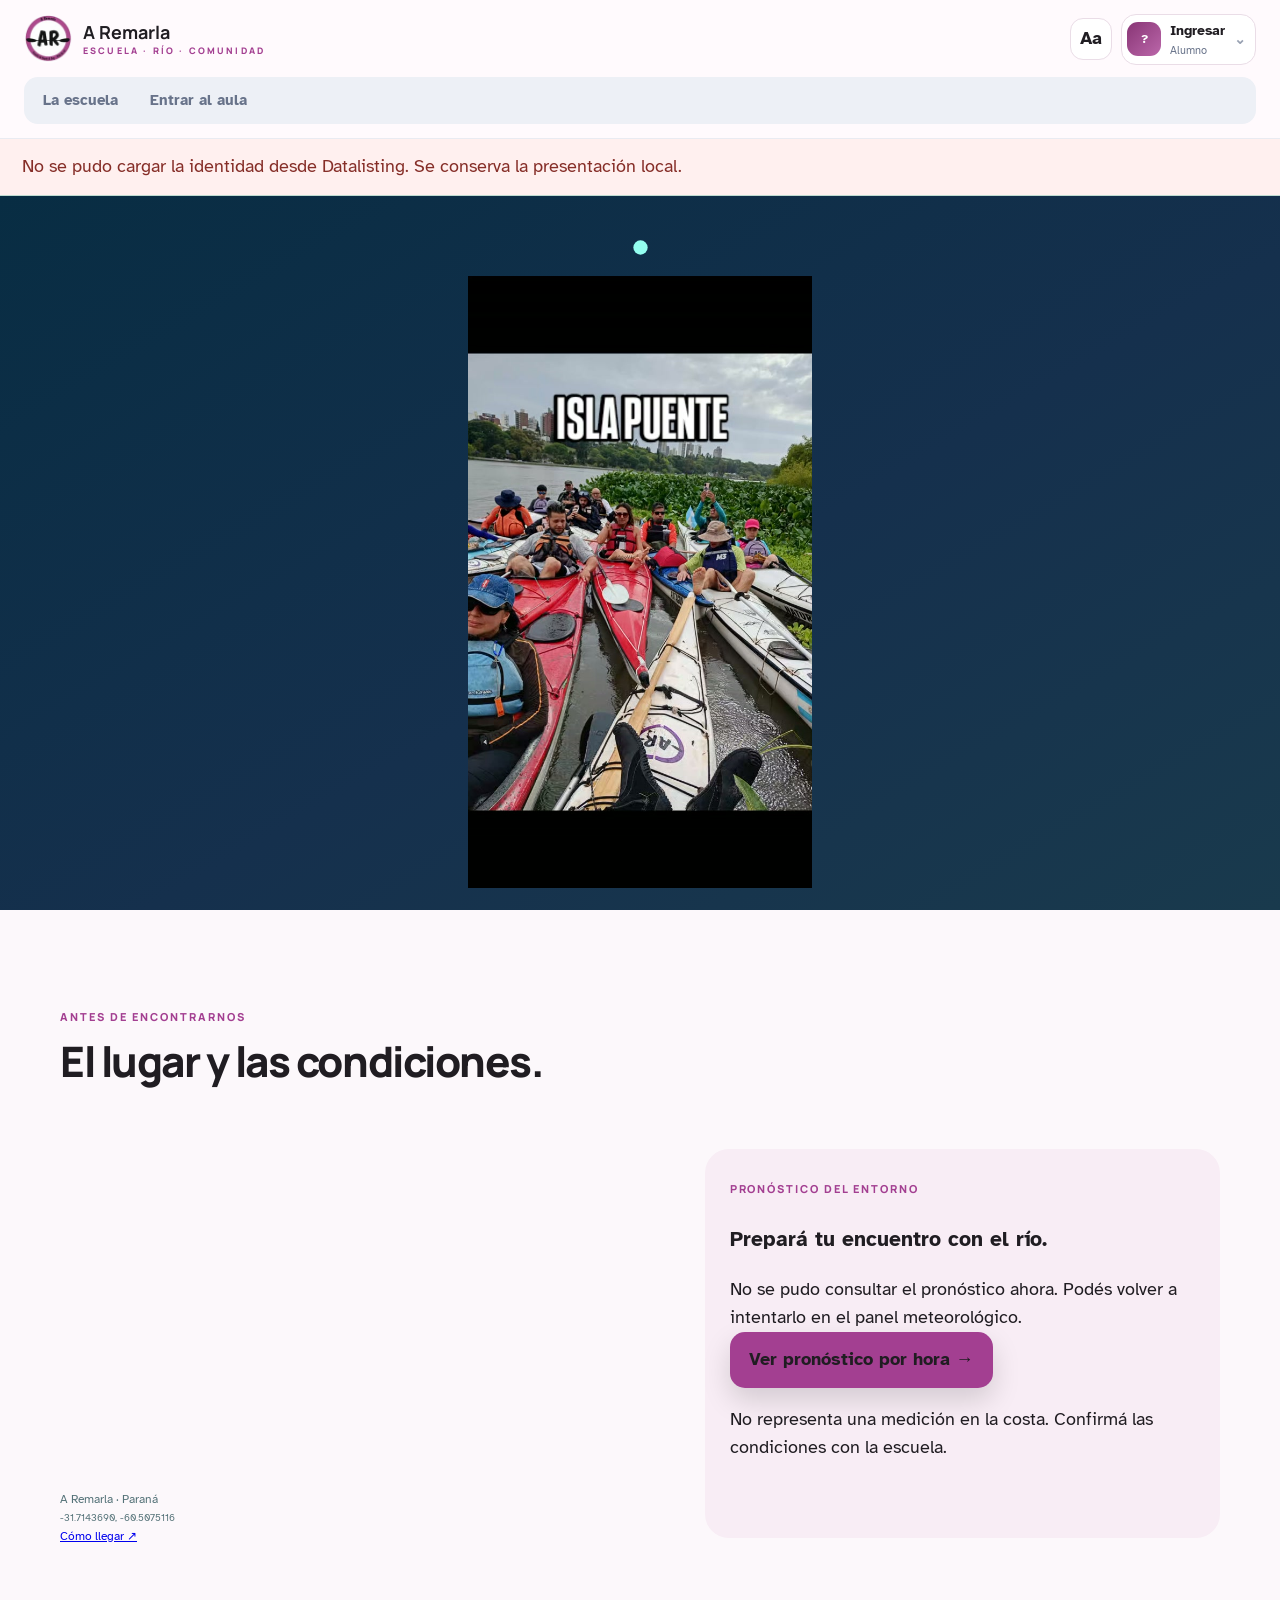
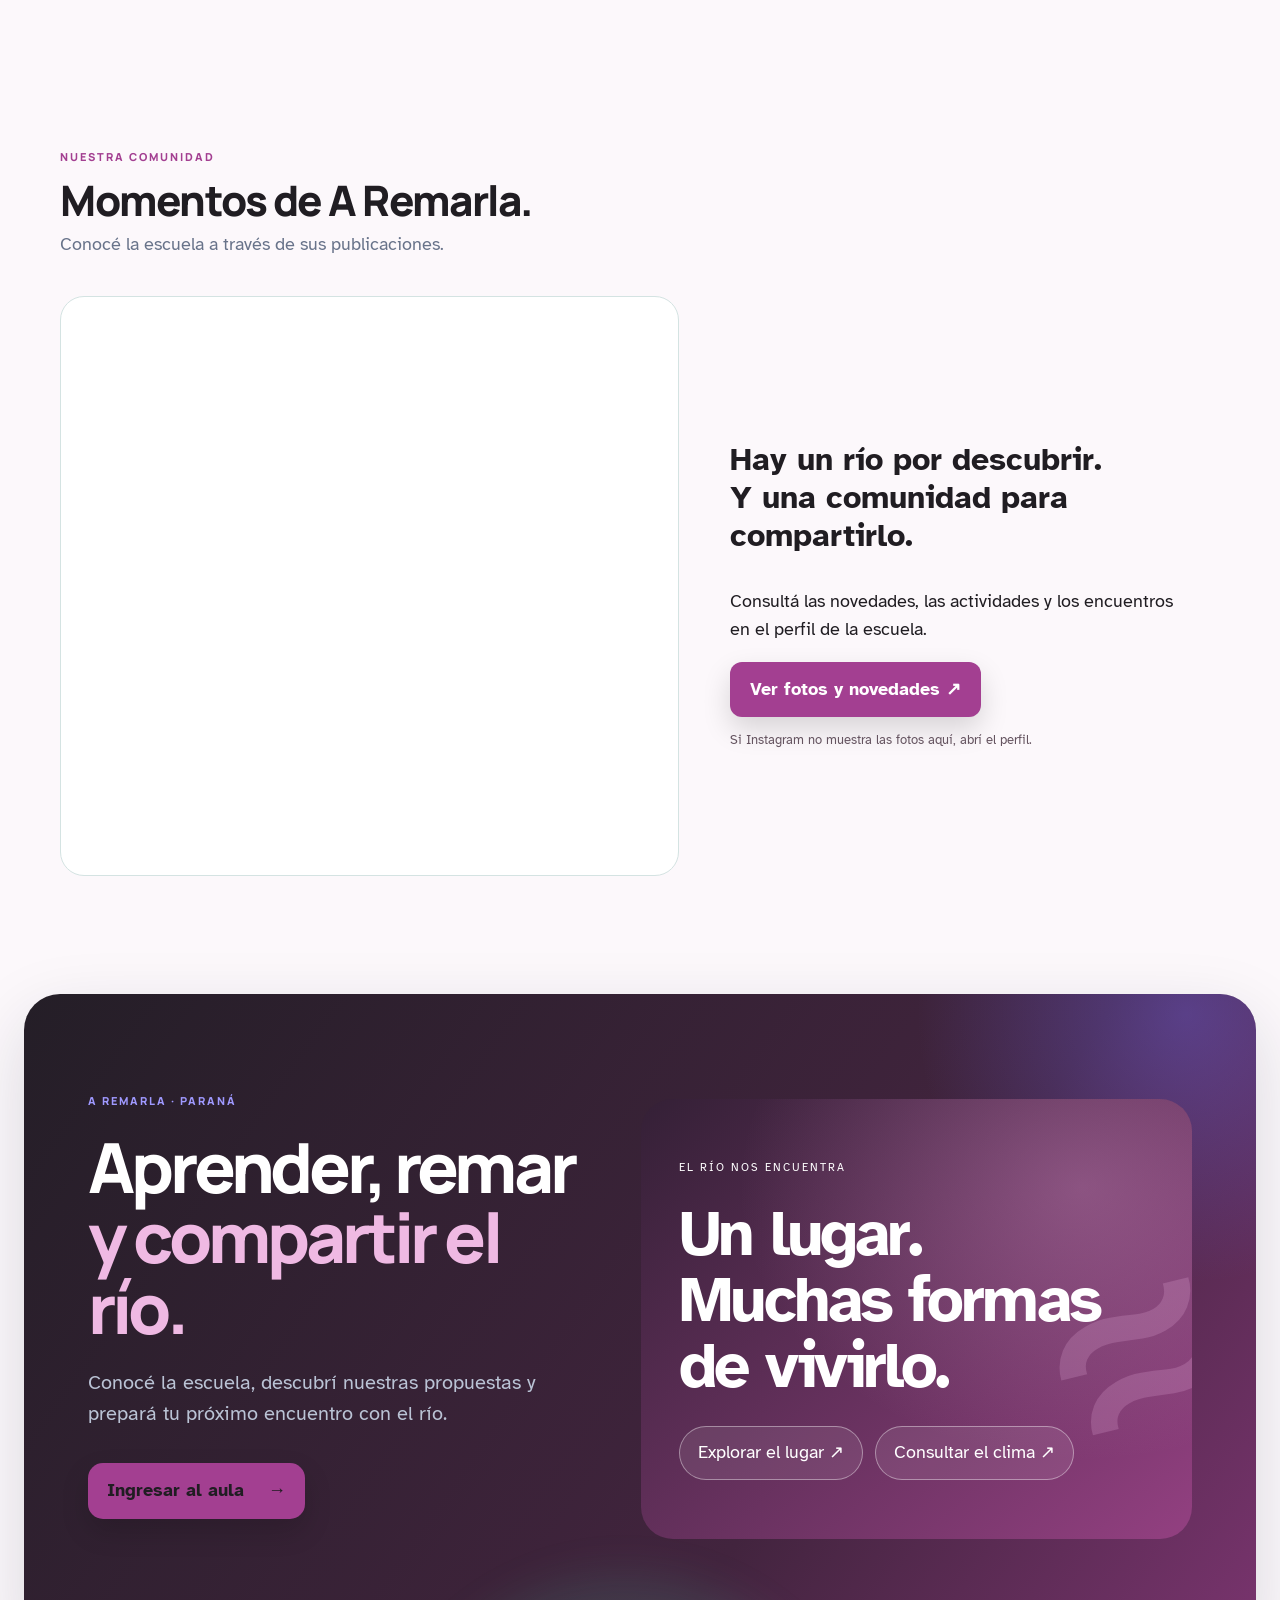
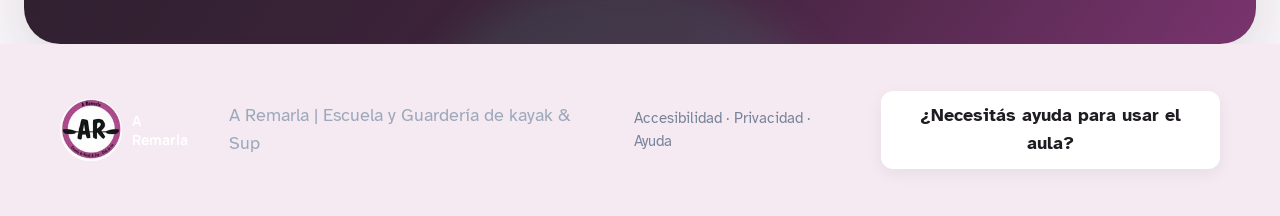
==== commit 3db189c0: "Importar Instagram público al carrusel con inscripción y WhatsApp [prueba-instagram]" ====
--- a/a-remarla/index.html
+++ b/a-remarla/index.html
@@ -236,7 +236,7 @@
   #cyberweek-sup #cyberweek-share .cw-share-actions{gap:7px}
   #cyberweek-sup #cyberweek-share .cw-share-actions button{font-size:.77rem;padding:10px 5px}
 }
-</style><link rel="stylesheet" href="../assets/a-remarla-campanas.css?v=20261105-images5">
+</style><link rel="stylesheet" href="../assets/a-remarla-campanas.css?v=20261123-instagram1">
 </head>
 <body>
   <div class="privacy-shield" id="privacyShield" aria-hidden="true">
@@ -548,7 +548,7 @@
 })();
 </script>
 <script defer src="../assets/cyberweek-share.js?v=20261105-cards1"></script>
-<script defer src="../assets/a-remarla-campanas.js?v=20261106-original-1000727311"></script>
+<script defer src="../assets/a-remarla-campanas.js?v=20261123-instagram1"></script>
 </body>
 </html>
 
--- a/assets/a-remarla-campanas.css
+++ b/assets/a-remarla-campanas.css
@@ -96,3 +96,12 @@
 #campanas-remarla .cp-image-pending span{color:#ddf4f7!important;font-size:clamp(.9rem,2.4vw,1.3rem)!important}
 #campanas-remarla .cp-image-pending .cp-pending-label{color:#89faeb!important;letter-spacing:.12em;font-size:.78rem!important}
 #campanas-remarla .cp-image-pending .cp-pending-action{color:#8cfff2!important;font-weight:900;margin-top:8px}
+
+/* Publicaciones importadas: imagen original, texto completo y solicitud a la escuela. */
+#campaign-dialog .cp-instagram-caption{white-space:pre-wrap;overflow-wrap:anywhere}
+#campaign-dialog .cp-instagram h3{color:#fff!important;margin:24px 0 12px;font-size:1.35rem}
+#campaign-dialog .cp-instagram .cp-published{font-size:.9rem;color:#bce4ef!important}
+#campaign-dialog .cp-instagram-source{color:#9dfff0!important;display:inline-block;min-height:44px;padding:10px 0}
+#campaign-dialog .cp-registration-note{font-size:.9rem;line-height:1.5}
+#campaign-dialog .cp-whatsapp-link{display:flex;justify-content:center;align-items:center;min-height:48px;padding:12px;margin-top:12px;border:1px solid #8be3d6;border-radius:11px;color:#a6ffed!important;text-align:center;text-decoration:none}
+#campaign-dialog .cp-instagram-form input:focus-visible,#campaign-dialog .cp-instagram-form textarea:focus-visible{outline:3px solid #7bffe3;outline-offset:2px}
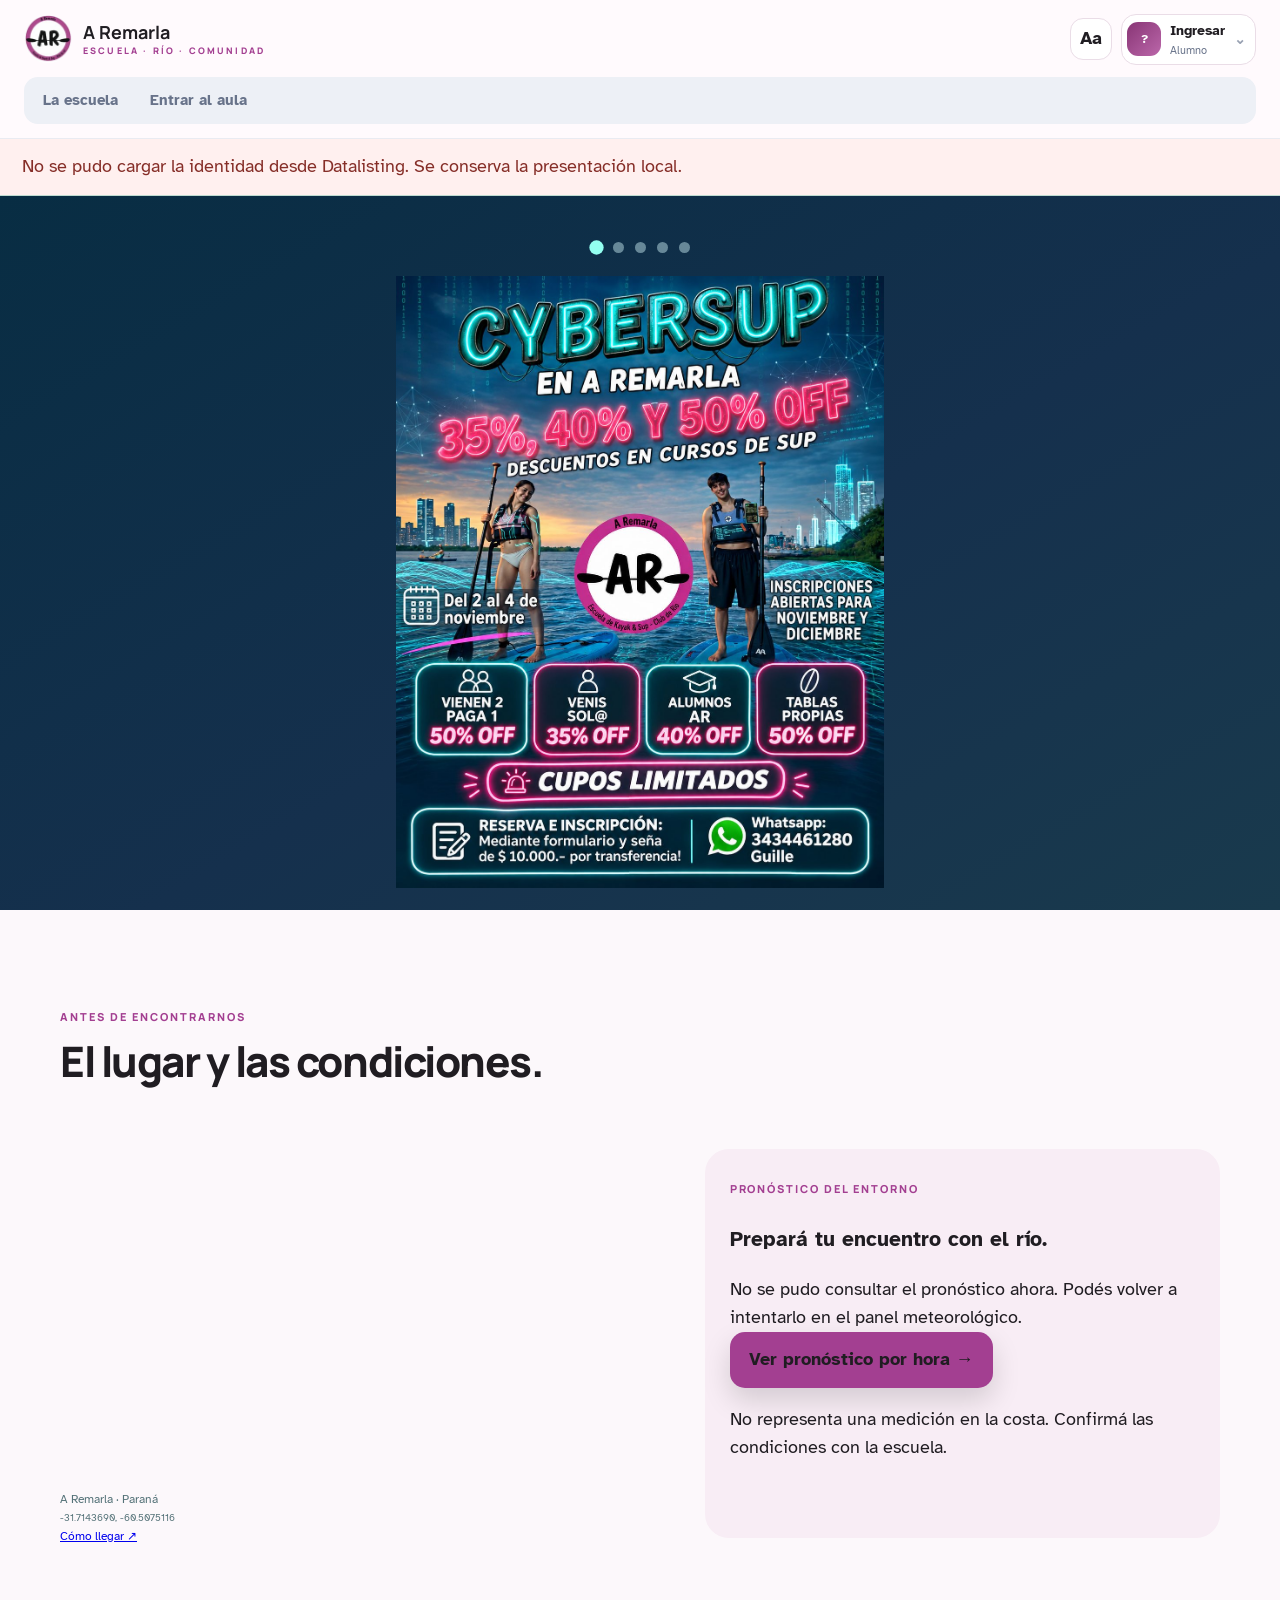
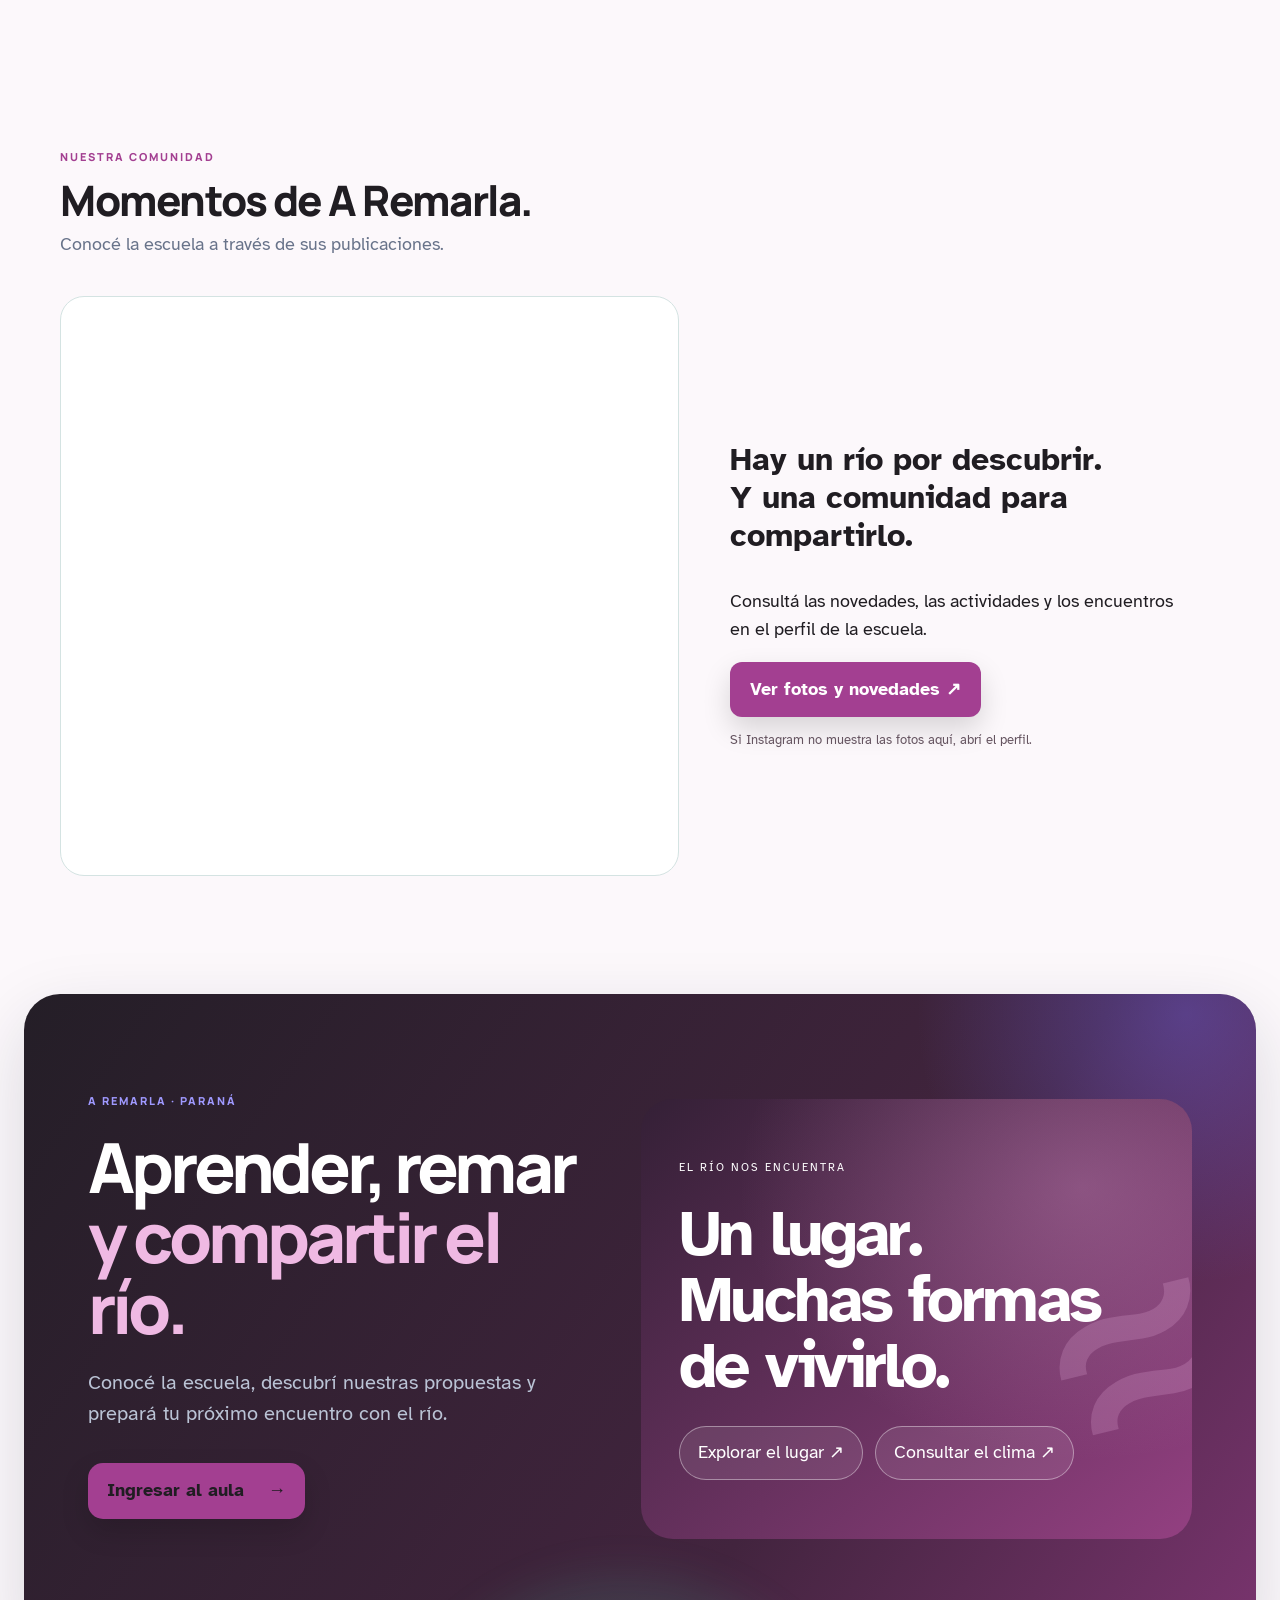
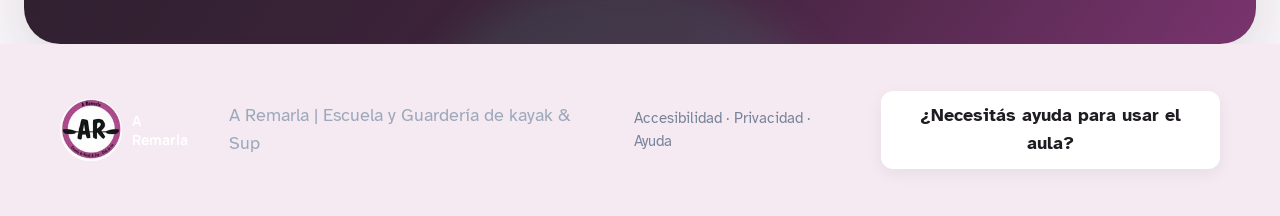
==== commit 4fba38c4: "Conservar las cuatro campañas y sumar Instagram con imágenes completas y bordes redondeados" ====
--- a/a-remarla/index.html
+++ b/a-remarla/index.html
@@ -236,7 +236,7 @@
   #cyberweek-sup #cyberweek-share .cw-share-actions{gap:7px}
   #cyberweek-sup #cyberweek-share .cw-share-actions button{font-size:.77rem;padding:10px 5px}
 }
-</style><link rel="stylesheet" href="../assets/a-remarla-campanas.css?v=20261123-instagram1">
+</style><link rel="stylesheet" href="../assets/a-remarla-campanas.css?v=20261123-instagram2">
 </head>
 <body>
   <div class="privacy-shield" id="privacyShield" aria-hidden="true">
@@ -548,7 +548,7 @@
 })();
 </script>
 <script defer src="../assets/cyberweek-share.js?v=20261105-cards1"></script>
-<script defer src="../assets/a-remarla-campanas.js?v=20261123-instagram1"></script>
+<script defer src="../assets/a-remarla-campanas.js?v=20261123-instagram2"></script>
 </body>
 </html>
 
--- a/assets/a-remarla-campanas.css
+++ b/assets/a-remarla-campanas.css
@@ -105,3 +105,12 @@
 #campaign-dialog .cp-registration-note{font-size:.9rem;line-height:1.5}
 #campaign-dialog .cp-whatsapp-link{display:flex;justify-content:center;align-items:center;min-height:48px;padding:12px;margin-top:12px;border:1px solid #8be3d6;border-radius:11px;color:#a6ffed!important;text-align:center;text-decoration:none}
 #campaign-dialog .cp-instagram-form input:focus-visible,#campaign-dialog .cp-instagram-form textarea:focus-visible{outline:3px solid #7bffe3;outline-offset:2px}
+
+/* Rounded image bounds follow the photograph itself, rather than a wide,
+   transparent image box. Only detected black letterboxing is clipped. */
+#campanas-remarla .cp-instagram-card > button{display:flex!important;align-items:center;justify-content:center;min-height:min(68dvh,650px)}
+.cp-media-frame{--cp-media-ratio:.5625;--cp-media-height:100%;--cp-media-top:0%;position:relative;overflow:hidden;border-radius:20px!important;isolation:isolate;background:#082532}
+#campanas-remarla .cp-instagram-card .cp-media-frame{width:min(100%,calc(min(68dvh,650px) * var(--cp-media-ratio)));aspect-ratio:var(--cp-media-ratio);margin:auto}
+#campaign-dialog .cp-instagram .cp-media-frame{width:min(100%,calc(76dvh * var(--cp-media-ratio)));aspect-ratio:var(--cp-media-ratio);margin:0 auto}
+#campanas-remarla .cp-instagram-card .cp-media-frame img,#campaign-dialog .cp-instagram .cp-media-frame img{position:absolute!important;left:0!important;top:var(--cp-media-top)!important;display:block!important;width:100%!important;max-width:none!important;height:var(--cp-media-height)!important;max-height:none!important;object-fit:fill!important;border-radius:0!important;background:transparent!important}
+@media(max-width:760px){#campanas-remarla .cp-instagram-card > button{min-height:min(66dvh,640px)}#campanas-remarla .cp-instagram-card .cp-media-frame{width:min(100%,calc(min(66dvh,640px) * var(--cp-media-ratio)))}}
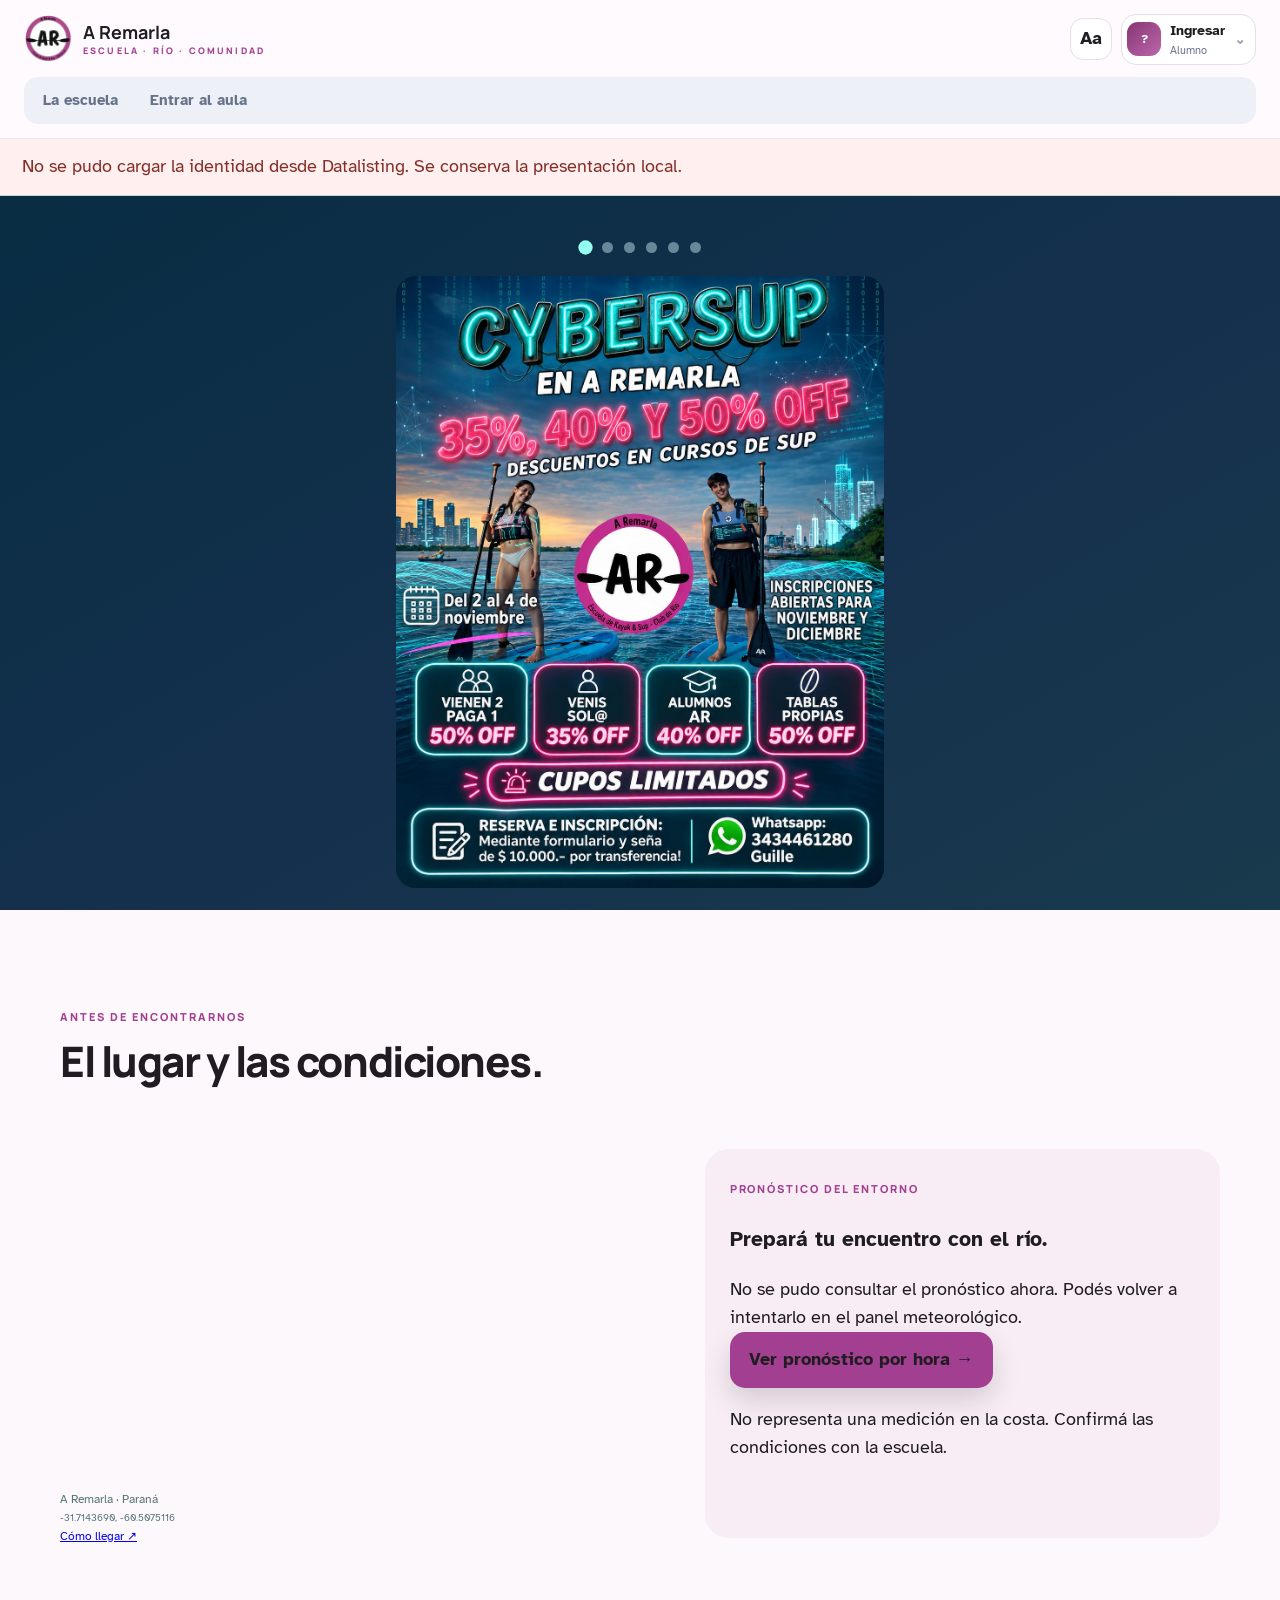
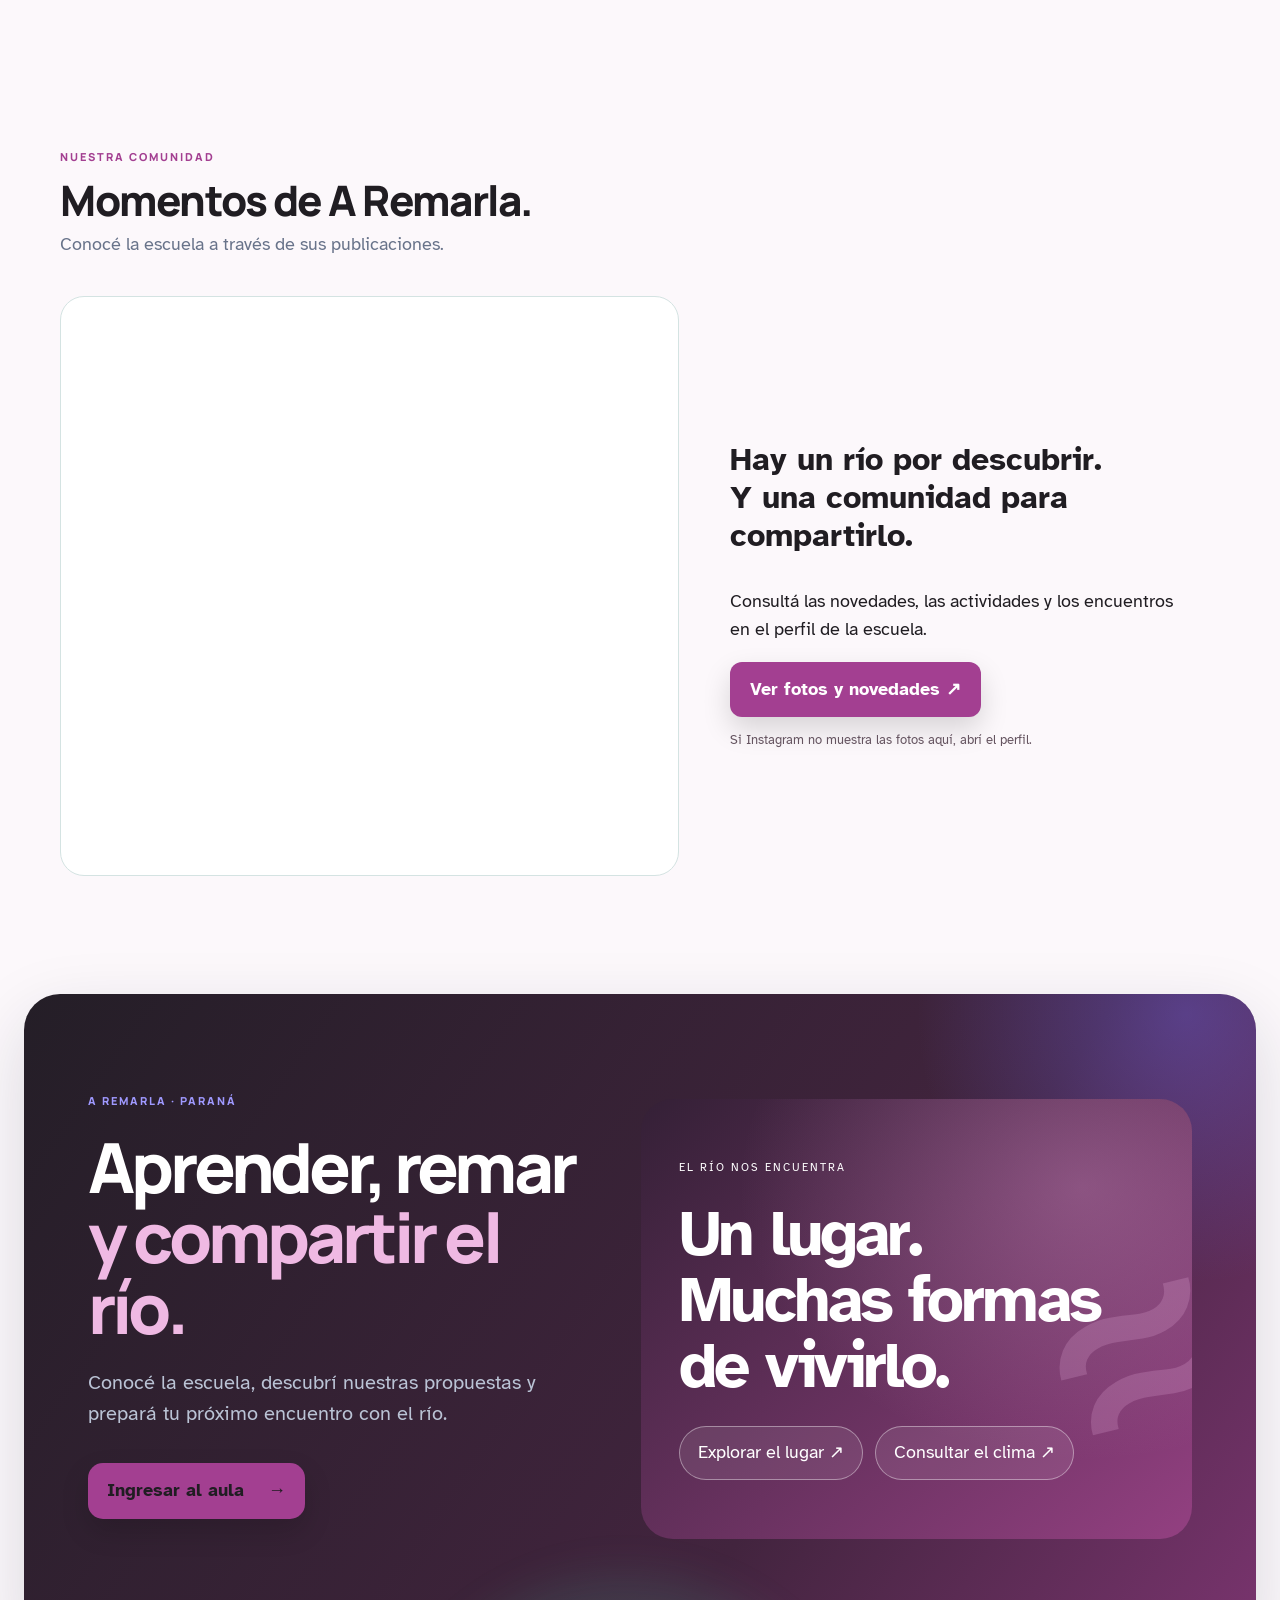
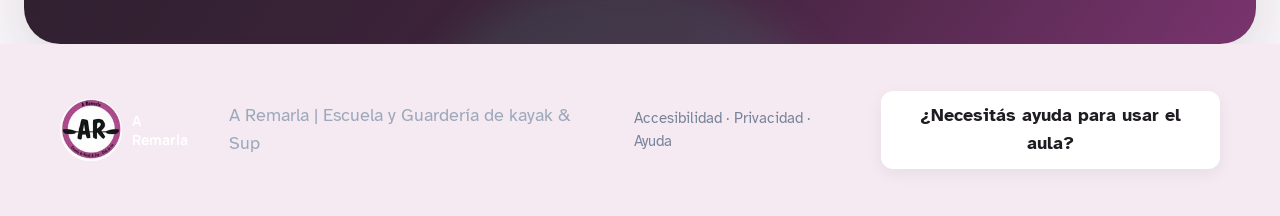
==== commit 0d883761: "Ajustar todas las fotos y sincronizar novedades dos veces al día" ====
--- a/a-remarla/index.html
+++ b/a-remarla/index.html
@@ -236,7 +236,7 @@
   #cyberweek-sup #cyberweek-share .cw-share-actions{gap:7px}
   #cyberweek-sup #cyberweek-share .cw-share-actions button{font-size:.77rem;padding:10px 5px}
 }
-</style><link rel="stylesheet" href="../assets/a-remarla-campanas.css?v=20261123-instagram2">
+</style><link rel="stylesheet" href="../assets/a-remarla-campanas.css?v=20261123-instagram3">
 </head>
 <body>
   <div class="privacy-shield" id="privacyShield" aria-hidden="true">
@@ -548,7 +548,7 @@
 })();
 </script>
 <script defer src="../assets/cyberweek-share.js?v=20261105-cards1"></script>
-<script defer src="../assets/a-remarla-campanas.js?v=20261123-instagram2"></script>
+<script defer src="../assets/a-remarla-campanas.js?v=20261123-instagram3"></script>
 </body>
 </html>
 
--- a/assets/a-remarla-campanas.css
+++ b/assets/a-remarla-campanas.css
@@ -108,9 +108,9 @@
 
 /* Rounded image bounds follow the photograph itself, rather than a wide,
    transparent image box. Only detected black letterboxing is clipped. */
-#campanas-remarla .cp-instagram-card > button{display:flex!important;align-items:center;justify-content:center;min-height:min(68dvh,650px)}
+#campanas-remarla .cp-card > button{display:flex!important;align-items:center;justify-content:center;min-height:min(68dvh,650px)}
 .cp-media-frame{--cp-media-ratio:.5625;--cp-media-height:100%;--cp-media-top:0%;position:relative;overflow:hidden;border-radius:20px!important;isolation:isolate;background:#082532}
-#campanas-remarla .cp-instagram-card .cp-media-frame{width:min(100%,calc(min(68dvh,650px) * var(--cp-media-ratio)));aspect-ratio:var(--cp-media-ratio);margin:auto}
-#campaign-dialog .cp-instagram .cp-media-frame{width:min(100%,calc(76dvh * var(--cp-media-ratio)));aspect-ratio:var(--cp-media-ratio);margin:0 auto}
-#campanas-remarla .cp-instagram-card .cp-media-frame img,#campaign-dialog .cp-instagram .cp-media-frame img{position:absolute!important;left:0!important;top:var(--cp-media-top)!important;display:block!important;width:100%!important;max-width:none!important;height:var(--cp-media-height)!important;max-height:none!important;object-fit:fill!important;border-radius:0!important;background:transparent!important}
-@media(max-width:760px){#campanas-remarla .cp-instagram-card > button{min-height:min(66dvh,640px)}#campanas-remarla .cp-instagram-card .cp-media-frame{width:min(100%,calc(min(66dvh,640px) * var(--cp-media-ratio)))}}
+#campanas-remarla .cp-card .cp-media-frame{width:min(100%,calc(min(68dvh,650px) * var(--cp-media-ratio)));aspect-ratio:var(--cp-media-ratio);margin:auto}
+#campaign-dialog .cp-pena .cp-media-frame{width:min(100%,calc(76dvh * var(--cp-media-ratio)));aspect-ratio:var(--cp-media-ratio);margin:0 auto}
+#campanas-remarla .cp-card .cp-media-frame img,#campaign-dialog .cp-pena .cp-media-frame img{position:absolute!important;left:0!important;top:var(--cp-media-top)!important;display:block!important;width:100%!important;max-width:none!important;height:var(--cp-media-height)!important;max-height:none!important;object-fit:fill!important;border-radius:0!important;background:transparent!important}
+@media(max-width:760px){#campanas-remarla .cp-card > button{min-height:min(66dvh,640px)}#campanas-remarla .cp-card .cp-media-frame{width:min(100%,calc(min(66dvh,640px) * var(--cp-media-ratio)))}}
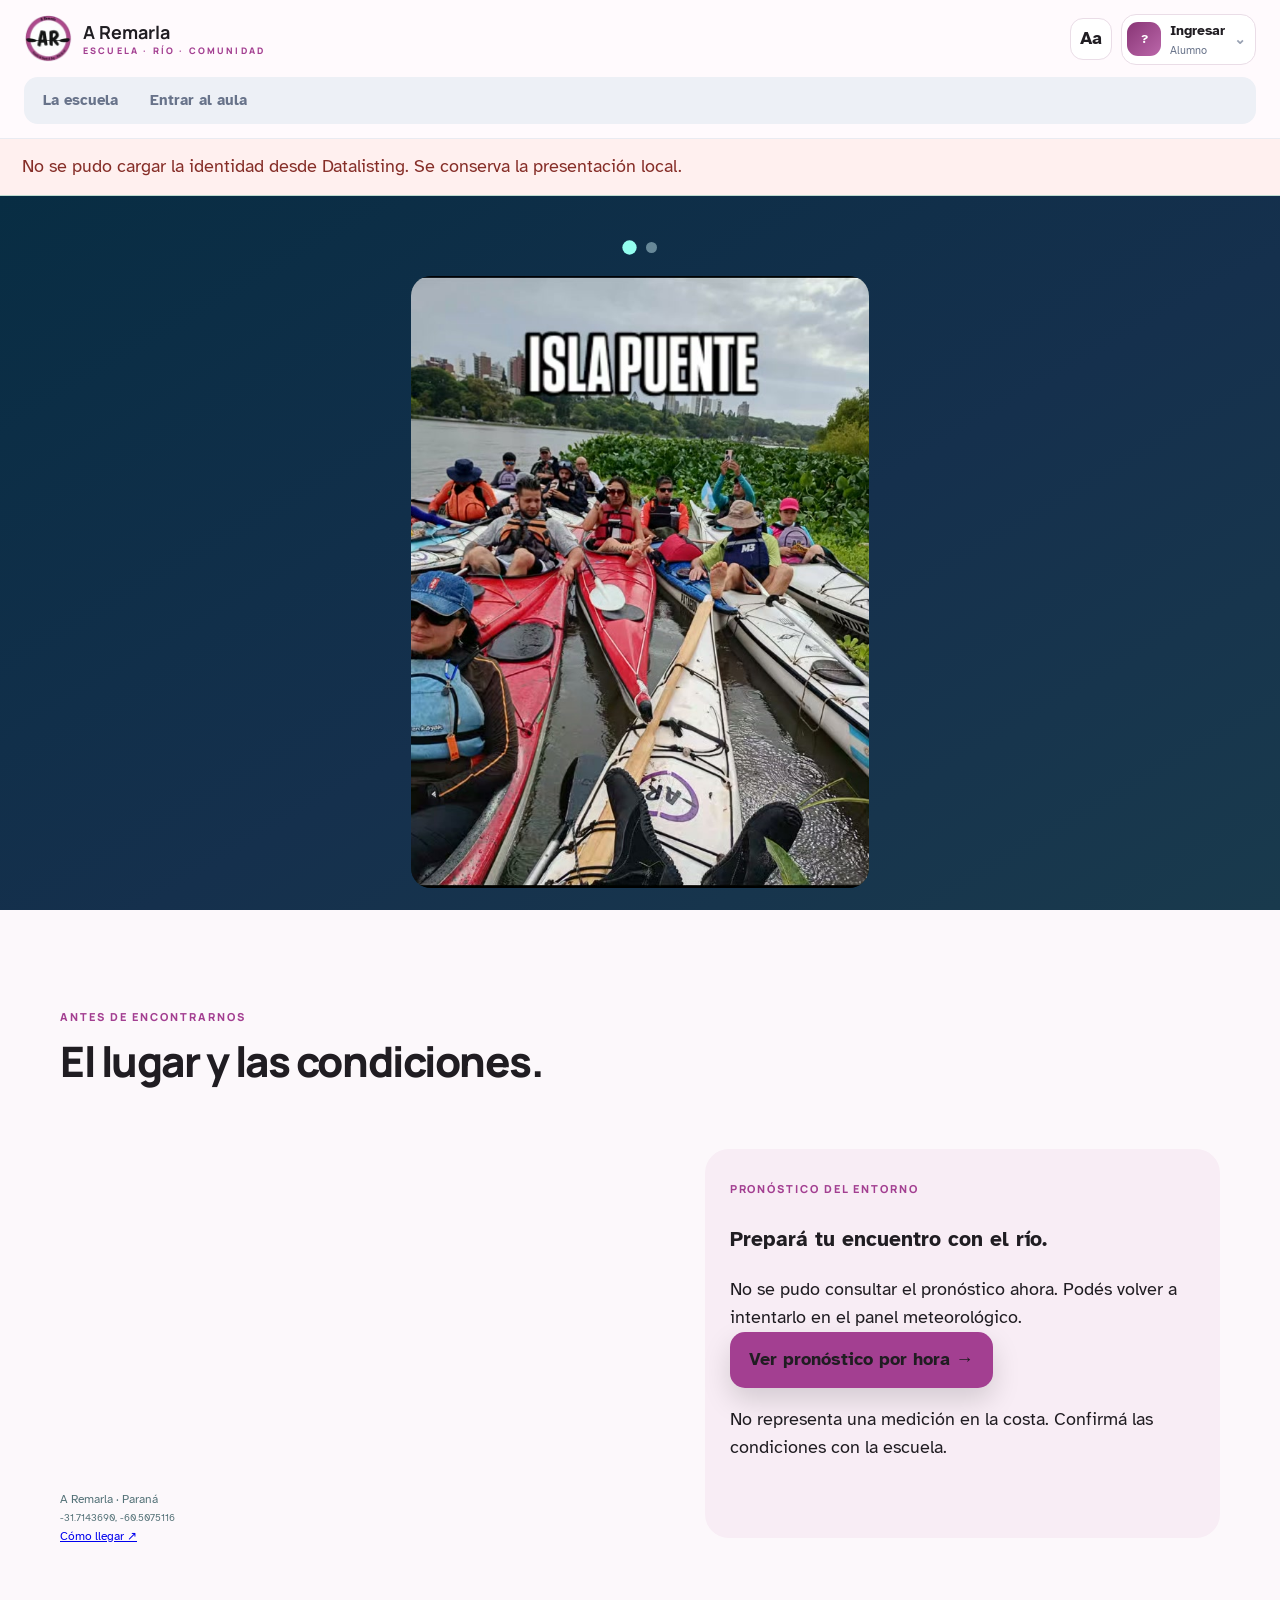
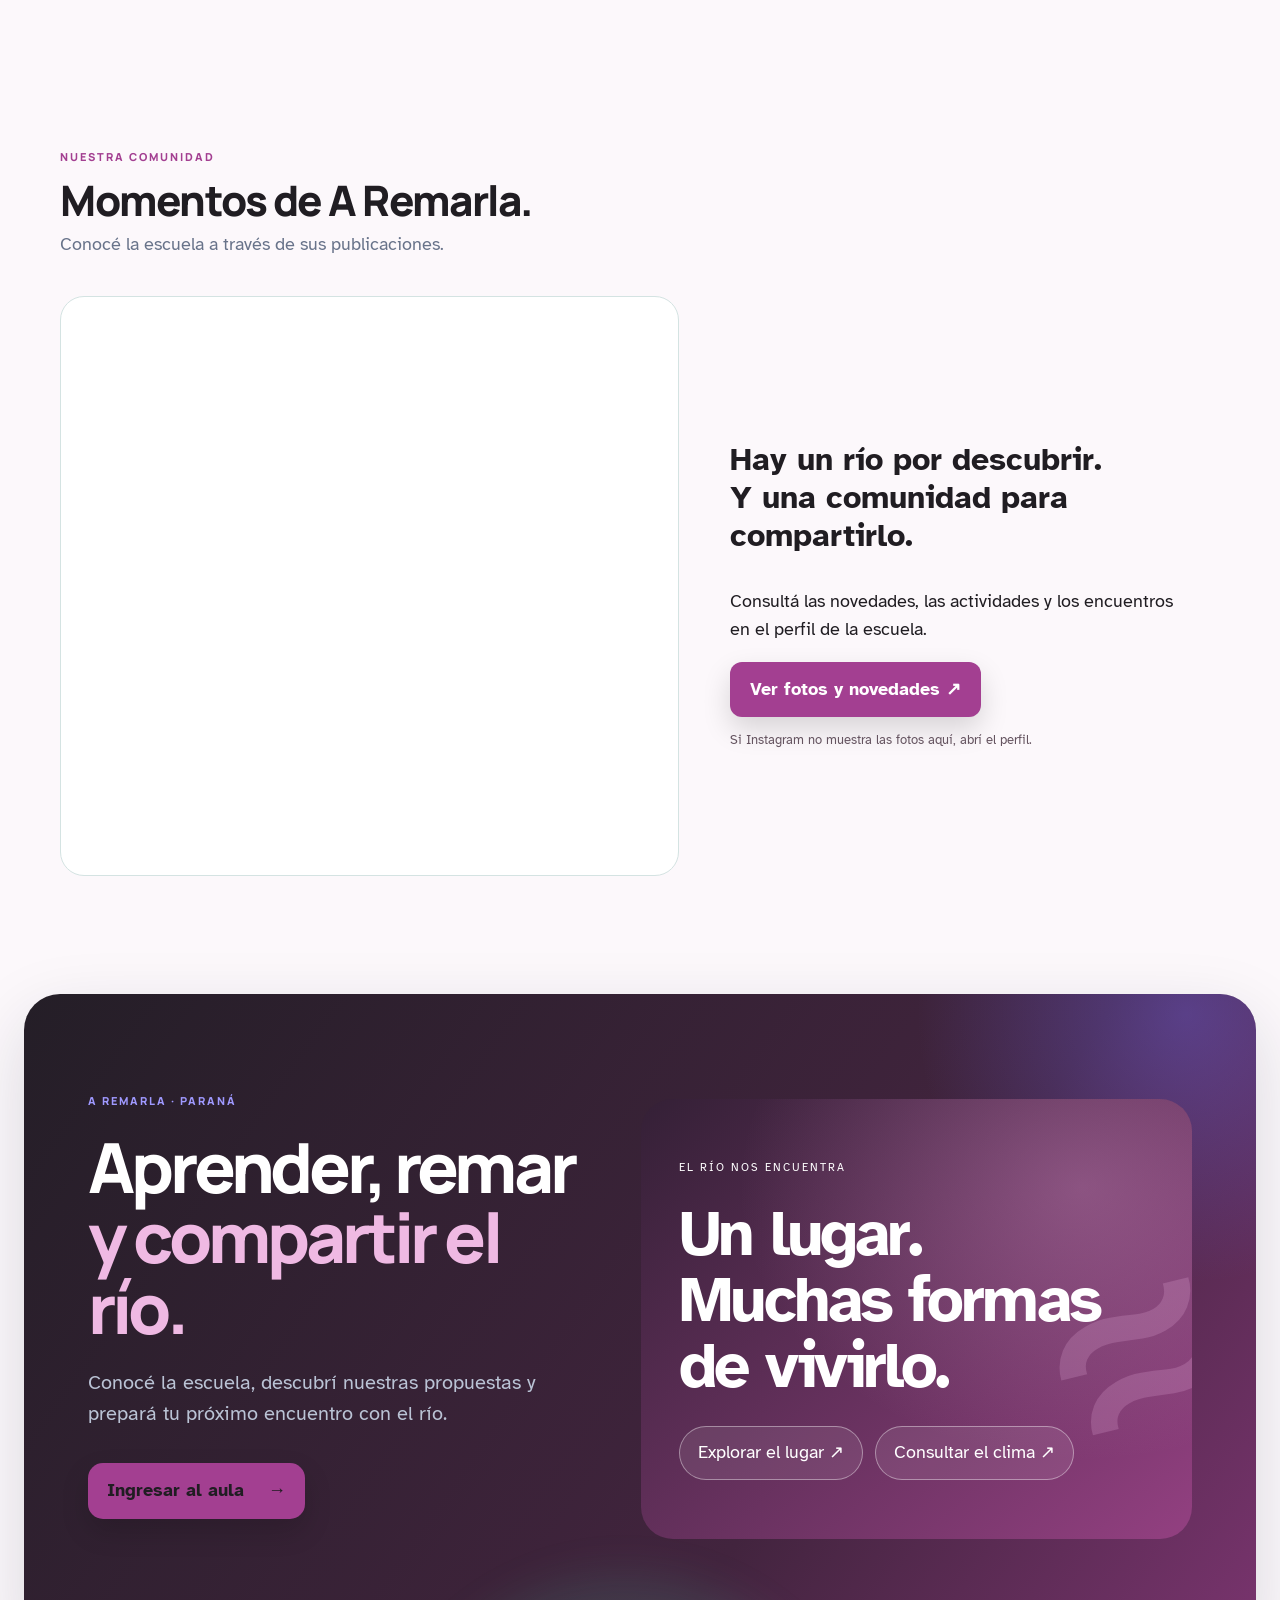
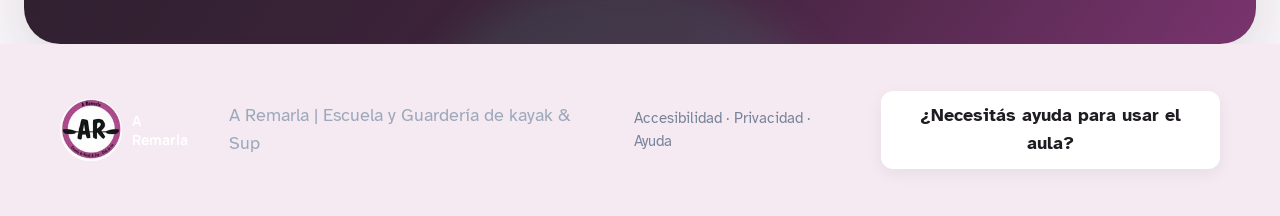
==== commit 531c07ed: "Retirar del carrusel promociones vencidas según su fecha y texto" ====
--- a/a-remarla/index.html
+++ b/a-remarla/index.html
@@ -277,7 +277,7 @@
   </header>
 
   <div id="portalMessage" class="portal-message" role="status" hidden></div><main id="contenido">
-<section class="section view" data-section="inicio" id="campanas-remarla" aria-label="Campañas de A Remarla">
+<section class="section view" data-section="inicio" id="campanas-remarla" aria-label="Campañas de A Remarla" hidden>
   <div class="cp-dots" role="group" aria-label="Elegir campaña">
     <button type="button" aria-label="Campaña 1: Cyber Week SUP" aria-current="true"></button>
     <button type="button" aria-label="Campaña 2: Peña El Río Nos Une"></button>
@@ -548,7 +548,8 @@
 })();
 </script>
 <script defer src="../assets/cyberweek-share.js?v=20261105-cards1"></script>
-<script defer src="../assets/a-remarla-campanas.js?v=20261123-instagram3"></script>
+<script defer src="../assets/a-remarla-vigencia.js?v=20261123-vigencia1"></script>
+<script defer src="../assets/a-remarla-campanas.js?v=20261123-vigencia1"></script>
 </body>
 </html>
 
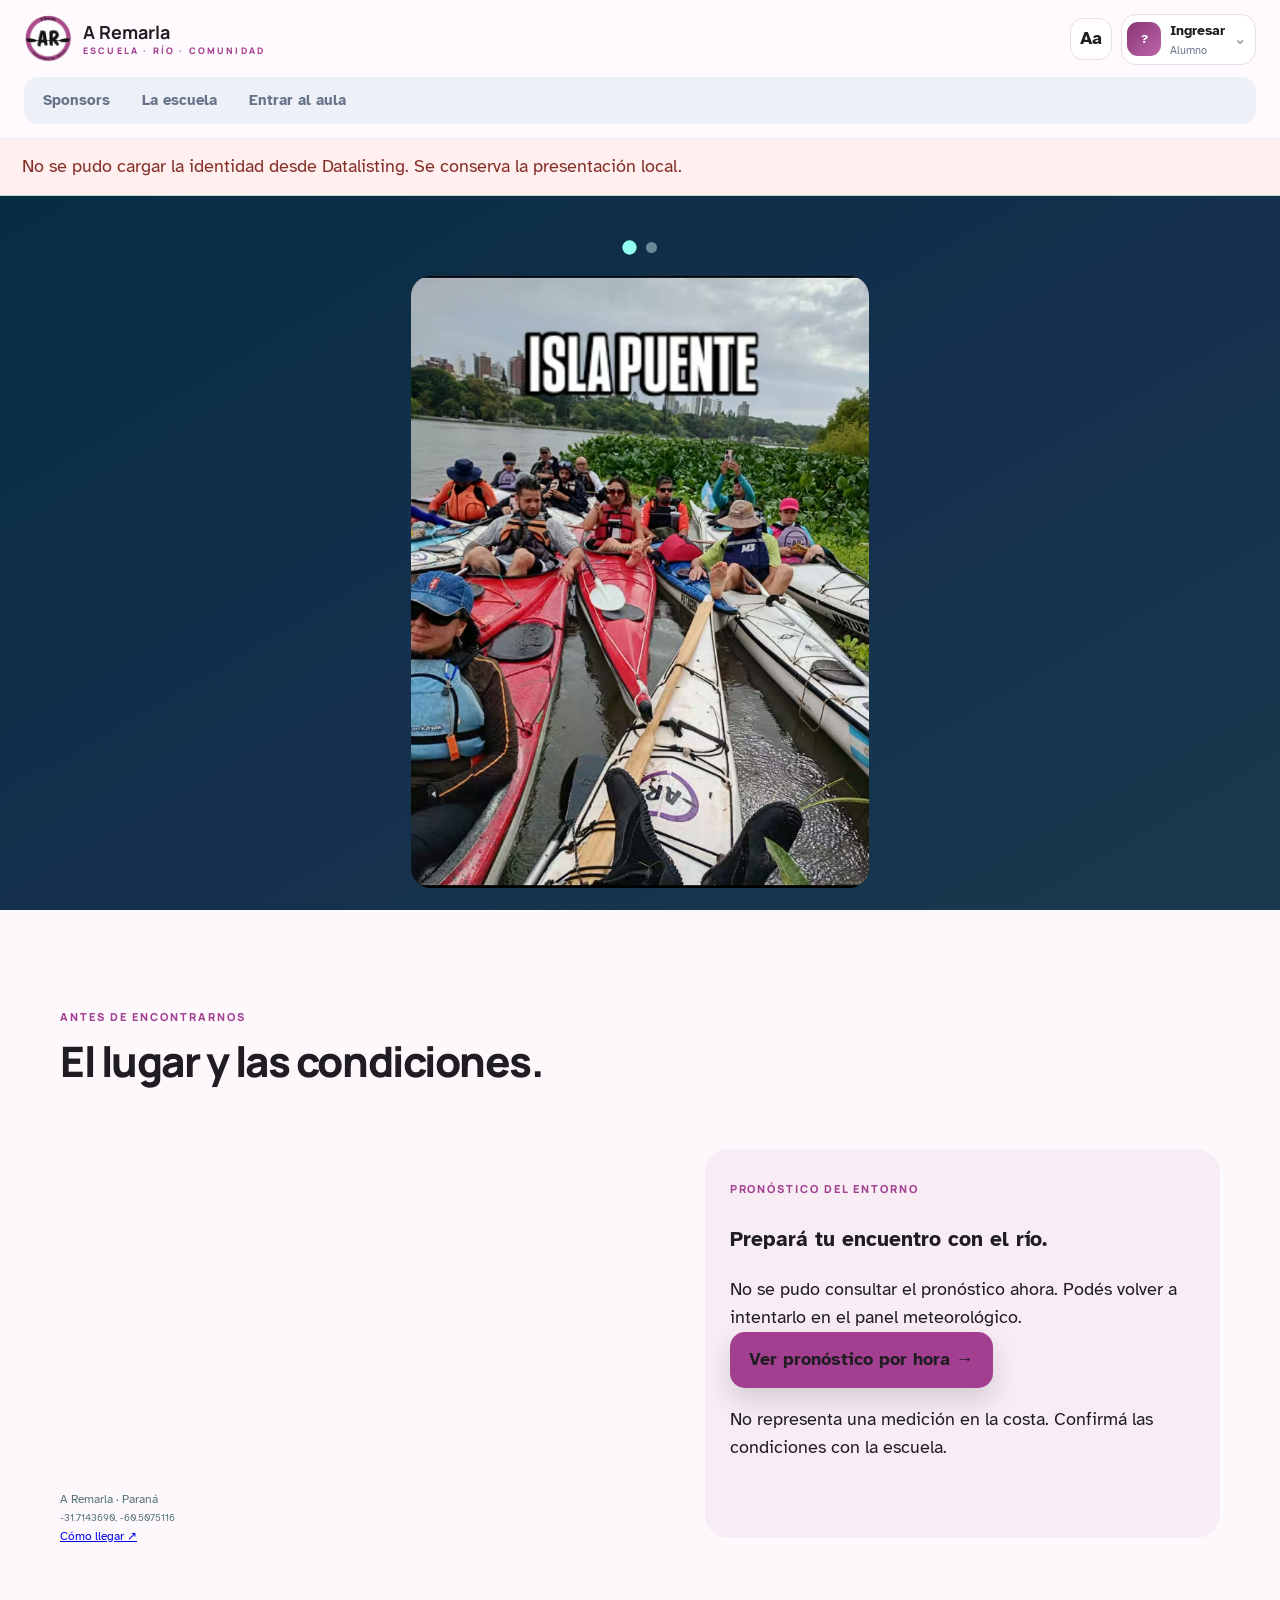
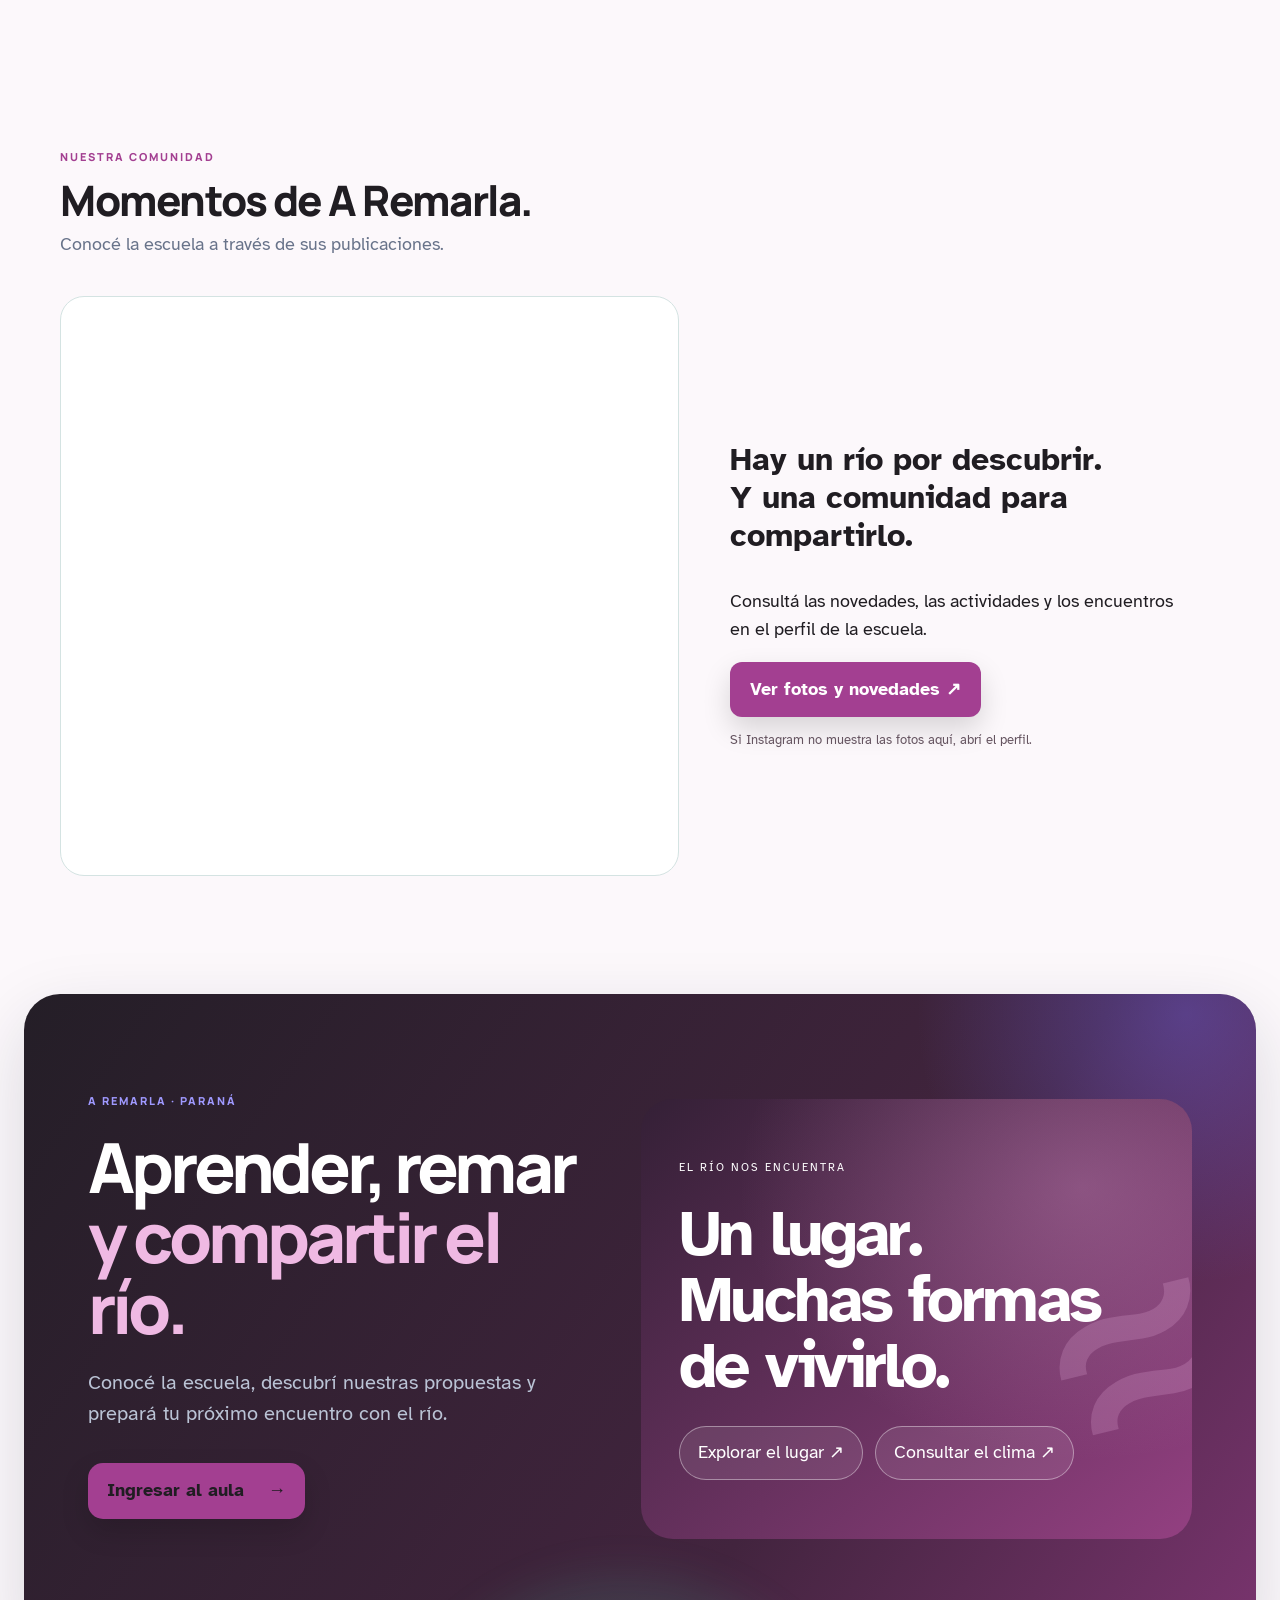
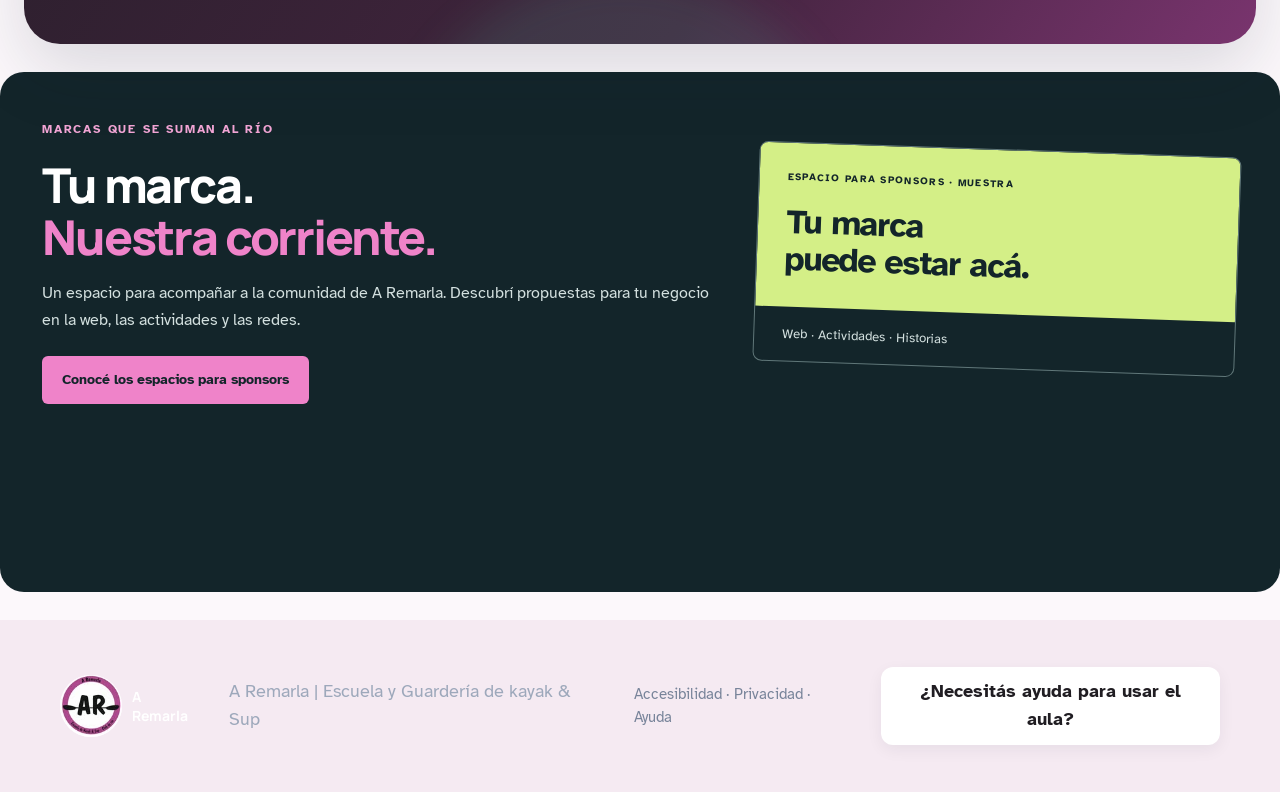
==== commit d75ceda1: "Agregar propuesta visual de sponsors a A Remarla con muestras y contacto" ====
--- a/a-remarla/index.html
+++ b/a-remarla/index.html
@@ -237,6 +237,7 @@
   #cyberweek-sup #cyberweek-share .cw-share-actions button{font-size:.77rem;padding:10px 5px}
 }
 </style><link rel="stylesheet" href="../assets/a-remarla-campanas.css?v=20261123-instagram3">
+  <link rel="stylesheet" href="../assets/a-remarla-sponsors.css?v=20261124-1">
 </head>
 <body>
   <div class="privacy-shield" id="privacyShield" aria-hidden="true">
@@ -255,6 +256,7 @@
     </a>
     <nav aria-label="Navegación principal"><button class="nav" data-view="administracion" data-manager-only hidden>Administrar aula</button>
       <button class="nav active" data-view="inicio">La escuela</button><button class="nav" data-view="rio">El río y el lugar</button><button class="nav" data-view="comunidad">Nuestra comunidad</button>
+      <a class="nav" href="sponsors/" style="text-decoration:none">Sponsors</a>
       <button class="nav" data-view="cursos">Mis cursos</button>
       <button class="nav" data-view="ayuda">Ayuda</button>
       <button class="nav" data-view="meteorologia" data-nautical-only hidden>Meteorología</button>
@@ -366,6 +368,12 @@
       </div>
     </section>
 
+
+    <section class="section view ar-sponsor-callout" data-section="inicio" aria-labelledby="ar-sponsors-title">
+      <div class="ar-sponsor-layout"><div><span class="ar-sponsor-kicker">MARCAS QUE SE SUMAN AL RÍO</span><h2 id="ar-sponsors-title">Tu marca.<br><span>Nuestra corriente.</span></h2><p>Un espacio para acompañar a la comunidad de A Remarla. Descubrí propuestas para tu negocio en la web, las actividades y las redes.</p><a class="ar-sponsor-button" href="sponsors/">Conocé los espacios para sponsors</a></div><div class="ar-sponsor-visual" aria-label="Muestra de espacio para una marca"><div><small>ESPACIO PARA SPONSORS · MUESTRA</small>Tu marca<br>puede estar acá.</div><p>Web · Actividades · Historias</p></div></div>
+      <div class="sp-partner-grid" data-sp-partners data-sp-placement="home" data-sp-data="data/sponsors.json"></div>
+    </section>
+
 <section class="section view" data-section="inicio"><div class="section-head"><div><span class="eyebrow">ANTES DE ENCONTRARNOS</span><h2>El lugar y las condiciones.</h2></div><button class="link" data-view="rio">Explorar mapa y radar →</button></div><div class="welcome-grid"><article class="welcome-map"><iframe title="Ubicación de A Remarla en Paraná" loading="lazy" src="https://www.openstreetmap.org/export/embed.html?bbox=-60.5165116%2C-31.7203690%2C-60.4985116%2C-31.7083690&amp;layer=mapnik&amp;marker=-31.7143690%2C-60.5075116"></iframe><p>A Remarla · Paraná<br><small>-31.7143690, -60.5075116</small><br><a href="https://www.google.com/maps/dir/?api=1&amp;destination=-31.7143690%2C-60.5075116" target="_blank" rel="noopener">Cómo llegar ↗</a></p></article><article class="public-wx"><span class="eyebrow">PRONÓSTICO DEL ENTORNO</span><h3>Prepará tu encuentro con el río.</h3><div id="welcomeWeather">Consultando condiciones previstas…</div><button class="primary" data-view="meteorologia">Ver pronóstico por hora →</button><p>No representa una medición en la costa. Confirmá las condiciones con la escuela.</p></article></div></section><section class="section view" data-section="inicio"><div class="section-head"><div><span class="eyebrow">NUESTRA COMUNIDAD</span><h2>Momentos de A Remarla.</h2><p>Conocé la escuela a través de sus publicaciones.</p></div><button class="link" data-view="comunidad">Recorrer publicaciones →</button></div><div class="welcome-social"><iframe title="Publicaciones de la escuela A Remarla" src="https://www.instagram.com/kayak_parana_club/embed/" loading="lazy"></iframe><div><h3>Hay un río por descubrir.<br>Y una comunidad para compartirlo.</h3><p>Consultá las novedades, las actividades y los encuentros en el perfil de la escuela.</p><a class="primary" href="https://www.instagram.com/kayak_parana_club/" target="_blank" rel="noopener">Ver fotos y novedades ↗</a><p class="embed-note">Si Instagram no muestra las fotos aquí, abrí el perfil.</p></div></div></section>
     <section class="section view public-services" data-section="inicio"><span class="eyebrow">VIVÍ A REMARLA</span><h2>Tu próxima experiencia empieza acá.</h2><div class="service-grid"><article><span>01 / ESCUELA</span><h3>Aprender en el río</h3><p>Conocé la propuesta de formación y consultá niveles, cupos y horarios con la escuela.</p><button data-view="cursos">Explorar cursos →</button></article><article><span>02 / ENCUENTROS</span><h3>Remar y compartir</h3><p>Consultá las actividades y salidas que organiza nuestra comunidad.</p><a href="https://www.instagram.com/kayak_parana_club/" target="_blank" rel="noopener">Consultar propuestas ↗</a></article><article><span>03 / ANTES DE SALIR</span><h3>Conocer las condiciones</h3><p>Ubicá el entorno, revisá el pronóstico y consultá con la escuela antes de planificar una salida.</p><button data-view="rio">Mapa y servicios →</button></article></div></section>
     <section class="section view" data-section="inicio">
@@ -550,6 +558,8 @@
 <script defer src="../assets/cyberweek-share.js?v=20261105-cards1"></script>
 <script defer src="../assets/a-remarla-vigencia.js?v=20261123-vigencia1"></script>
 <script defer src="../assets/a-remarla-campanas.js?v=20261123-vigencia1"></script>
+  <script defer src="../assets/a-remarla-sponsors-core.js?v=20261124-1"></script>
+  <script defer src="../assets/a-remarla-sponsors.js?v=20261124-1"></script>
 </body>
 </html>
 
--- a/assets/a-remarla-sponsors.css
+++ b/assets/a-remarla-sponsors.css
@@ -0,0 +1,8 @@
+.sp-page{--sp-ink:#121f25;--sp-pink:#ef83c9;--sp-lime:#d4ef87;--sp-accent:#ef83c9;--sp-paper:#f6f7f6;--sp-muted:#526168;margin:0;background:var(--sp-paper);color:var(--sp-ink);font-family:Manrope,Arial,sans-serif;font-size:16px;line-height:1.6;-webkit-font-smoothing:antialiased}.sp-page *{box-sizing:border-box}.sp-page [hidden],.ar-sponsor-callout [hidden]{display:none!important}.sp-page h1,.sp-page h2,.sp-page h3,.sp-page p,.sp-page figure{margin:0}.sp-page a{color:inherit}.sp-page button,.sp-page input,.sp-page select,.sp-page textarea{font:inherit}.sp-page button,.sp-page a,.sp-page input,.sp-page textarea,.sp-page select{touch-action:manipulation}.sp-page button{cursor:pointer}.sp-page button:disabled{cursor:wait;opacity:.7}.sp-page :focus-visible,.ar-sponsor-callout :focus-visible{outline:3px solid #087f82;outline-offset:5px}.sp-page section{scroll-margin-top:100px}.sp-skip{position:fixed;left:16px;top:-100px;padding:12px 20px;background:#fff;z-index:50}.sp-skip:focus{top:12px}.sp-header{padding:20px max(4.5vw,20px);display:flex;align-items:center;justify-content:space-between;gap:24px;background:var(--sp-paper);position:sticky;top:0;z-index:10;border-bottom:1px solid #121f251a}.sp-brand{display:flex;align-items:center;gap:12px;text-decoration:none;line-height:1.2;flex-shrink:0}.sp-brand img{border-radius:50%;object-fit:contain}.sp-brand>span{font-size:22px;font-weight:800;letter-spacing:-.04em}.sp-brand small{display:block;font-size:10px;letter-spacing:.12em;margin-top:5px;font-weight:700}.sp-header nav{display:flex;align-items:center;gap:30px}.sp-header nav a,.sp-back{text-decoration:none;font-size:14px;font-weight:700}.sp-header nav a:hover,.sp-back:hover{text-decoration:underline;text-underline-offset:5px}.sp-header .sp-nav-contact{background:var(--sp-ink);color:#fff;border-radius:6px;padding:11px 17px}.sp-back{border-bottom:1px solid currentColor;padding-bottom:3px}.sp-hero{position:relative;display:grid;grid-template-columns:1.05fr 1fr;background:var(--sp-ink);color:#fff;min-height:760px;padding:65px 7vw 70px;gap:7vw;overflow:hidden}.sp-hero:before{content:"";position:absolute;width:850px;height:850px;border:1px solid #e78ccb26;border-radius:50%;right:-360px;bottom:-650px;box-shadow:0 0 0 70px #e78ccb0d,0 0 0 140px #e78ccb08;pointer-events:none}.sp-hero-copy{position:relative;z-index:1;padding-top:15px}.sp-eyebrow{font-size:12px;font-weight:800;letter-spacing:.16em;line-height:1.5}.sp-line{display:inline-block;width:26px;height:2px;vertical-align:middle;background:var(--sp-pink);margin-right:8px}.sp-hero h1{font-size:clamp(62px,7.3vw,112px);font-weight:800;letter-spacing:-.075em;line-height:.99;margin:35px 0 30px}.sp-page em{font-style:normal;color:var(--sp-pink)}.sp-hero-description{font-size:18px;line-height:1.7;color:#dce2e4;max-width:410px}.sp-actions{display:flex;align-items:center;gap:26px;flex-wrap:wrap;margin-top:32px}.sp-button{display:inline-flex;justify-content:center;align-items:center;text-align:center;min-height:50px;border:0;border-radius:5px;font-weight:800;text-decoration:none;padding:13px 22px;font-size:15px;line-height:1.5;transition:transform .15s,box-shadow .15s}.sp-button:hover{transform:translateY(-2px);box-shadow:0 6px 20px #121f2515}.sp-button-pink{background:var(--sp-pink);color:var(--sp-ink)!important}.sp-button-dark{background:var(--sp-ink);color:white!important}.sp-text-link{font-size:14px;font-weight:700;text-decoration-thickness:1px;text-underline-offset:5px}.sp-hero-place{margin-top:54px!important;font-size:12px;letter-spacing:.1em;font-weight:700}.sp-hero-place span{display:block;letter-spacing:0;color:#c8d1d5;font-weight:400;margin-top:5px;font-size:14px}.sp-hero-photo{width:100%;max-width:424px;align-self:center;justify-self:center;background:#f4f6f4;color:var(--sp-ink);border:8px solid #f4f6f4;border-bottom:0;transform:rotate(2deg);box-shadow:18px 18px 0 #a34b8a4f}.sp-hero-photo>img{display:block;width:100%;height:auto}.sp-hero-photo figcaption{font-weight:800;font-size:16px;padding:15px 13px 20px;line-height:1.4}.sp-hero-photo figcaption span{display:block;font-size:12px;font-weight:500;margin-top:3px}.sp-hero-stamp{position:absolute;right:3vw;top:35px;transform:rotate(9deg);width:112px;height:112px;border-radius:50%;background:var(--sp-lime);color:var(--sp-ink);display:flex;align-items:center;justify-content:center;font-weight:800;font-size:18px;line-height:1.05;text-align:center;letter-spacing:-.04em;z-index:2}.sp-ribbon{display:flex;align-items:center;justify-content:center;gap:40px;padding:21px 24px;background:var(--sp-pink);font-size:15px;font-weight:800}.sp-ribbon b{font-size:24px;line-height:1}.sp-section{padding:96px 7vw;max-width:1600px;margin:auto}.sp-page h2{font-size:clamp(34px,4vw,58px);font-weight:800;letter-spacing:-.055em;line-height:1.1}.sp-intro{display:grid;grid-template-columns:1fr 1fr;gap:8vw}.sp-intro h2{margin-top:24px}.sp-intro-copy{padding-top:32px;font-size:18px;line-height:1.8}.sp-intro-copy p+p{margin-top:16px}.sp-intro-copy .sp-text-link{display:inline-block;margin-top:23px}.sp-section-head{display:flex;justify-content:space-between;align-items:flex-end;gap:30px;margin-bottom:42px}.sp-section-head h2{margin-top:17px}.sp-section-head>p{color:var(--sp-muted);font-size:15px;line-height:1.8}.sp-studio{padding-top:40px}.sp-studio-layout{display:grid;grid-template-columns:320px 1fr;border:1px solid #cdd5d4;border-radius:12px;overflow:hidden;background:#fff}.sp-studio-controls{padding:30px;border-right:1px solid #d8dedc;min-width:0}.sp-tabs{display:flex;background:#e8eeec;border-radius:6px;padding:4px;margin-bottom:28px;gap:3px}.sp-tabs button{border:0;background:none;padding:10px 11px;border-radius:4px;font-size:14px;font-weight:700;flex:1}.sp-tabs button[aria-selected="true"]{background:var(--sp-ink);color:#fff}.sp-label{display:block;font-size:14px;font-weight:700;margin:20px 0 8px}.sp-studio-controls>input,.sp-form input,.sp-form select,.sp-form textarea{display:block;width:100%;border:1px solid #a8b6b8;border-radius:5px;background:#fff;min-height:48px;padding:11px 12px;color:var(--sp-ink);font-size:16px}.sp-studio-controls>input::placeholder{color:#637377;font-size:14px}.sp-colors{border:0;padding:0;margin:24px 0;display:flex;gap:10px;flex-wrap:wrap}.sp-colors legend{font-size:14px;font-weight:700;margin-bottom:10px}.sp-colors label{position:relative;display:flex;align-items:center;gap:5px;font-size:13px;cursor:pointer}.sp-colors input{position:absolute;opacity:0;width:24px;height:24px}.sp-swatch{width:24px;height:24px;border-radius:50%;display:inline-block;border:3px solid #fff;outline:1px solid #b3bfbe}.sp-swatch-pink{background:#ef83c9}.sp-swatch-lime{background:#d4ef87}.sp-swatch-sky{background:#9bd9f2}.sp-colors input:checked+.sp-swatch{outline:2px solid var(--sp-ink)}.sp-colors input:focus-visible+.sp-swatch{outline:3px solid #087f82;outline-offset:3px}.sp-upload{display:block;border:1px dashed #849a9d;border-radius:6px;background:#f5f8f6;padding:15px;font-size:14px;font-weight:700;cursor:pointer}.sp-upload small{display:block;font-size:12px;font-weight:400;margin:4px 0 10px}.sp-upload input{width:100%;font-size:12px}.sp-upload input::file-selector-button{border:1px solid #b5c2c4;background:#fff;border-radius:4px;padding:7px;font:inherit;cursor:pointer}.sp-text-button{background:none;border:0;border-bottom:1px solid currentColor;padding:0;margin-top:10px;font-size:13px}.sp-control-note{font-size:12px;color:var(--sp-muted);line-height:1.6;margin:16px 0!important}.sp-studio-controls>.sp-button{width:100%;margin-top:8px}.sp-status{font-size:13px;line-height:1.6;white-space:pre-wrap}.sp-status:not(:empty){margin:10px 0!important}.sp-status a{font-weight:800}.sp-preview-shell{--sp-accent:#ef83c9;min-width:0;background:#e6eeeb;padding:22px 28px;display:flex;flex-direction:column;min-height:700px}.sp-preview-toolbar{display:flex;justify-content:space-between;gap:20px;align-items:center;font-size:12px;font-weight:800;letter-spacing:.05em;margin-bottom:20px}.sp-preview-toolbar span+span{color:var(--sp-muted);letter-spacing:0;font-weight:500}.sp-preview-panel{flex:1;display:flex;justify-content:center;align-items:center;min-width:0;padding:12px 0 24px}.sp-mock-browser{background:#fff;border:1px solid #c6d2ce;border-radius:8px;overflow:hidden;width:100%;max-width:610px;box-shadow:0 14px 30px #121f250b}.sp-mock-top{display:flex;justify-content:space-between;gap:12px;padding:17px 23px;align-items:center;font-size:12px}.sp-mock-top span{font-size:11px;color:var(--sp-muted)}.sp-mock-content{position:relative;background:var(--sp-ink);color:#fff;padding:34px 26px 40px;overflow:hidden}.sp-mini-label{font-size:10px;letter-spacing:.1em;font-weight:700;position:relative;z-index:1}.sp-mock-content h3{font-size:34px;font-weight:800;letter-spacing:-.05em;line-height:1.1;margin:15px 0;position:relative;z-index:1}.sp-mock-content p{font-size:13px;color:#d3dddd}.sp-mock-waves{position:absolute;right:20px;top:-40px;font-size:200px;color:#ef83c933;line-height:1}.sp-mock-sponsor{padding:22px 26px 28px;background:var(--sp-accent);color:var(--sp-ink)}.sp-mock-sponsor small,.sp-activity-brand small,.sp-story-brand small{font-size:9px;font-weight:800;letter-spacing:.1em;display:block}.sp-mock-sponsor>div,.sp-activity-brand>div,.sp-story-brand>div{display:flex;align-items:center;gap:12px;margin:11px 0 7px;min-width:0}.sp-mock-sponsor strong,.sp-activity-brand strong,.sp-story-brand strong{font-size:28px;letter-spacing:-.04em;line-height:1.2;overflow-wrap:anywhere}.sp-mock-sponsor [data-sp-logo],.sp-activity-brand [data-sp-logo],.sp-story-brand [data-sp-logo]{max-width:90px;width:auto;height:52px;object-fit:contain;background:#fff;padding:4px;border-radius:4px}.sp-mock-sponsor p,.sp-activity-brand p,.sp-story-brand p{font-size:13px;overflow-wrap:anywhere}.sp-mock-cta{display:inline-block;border-bottom:1px solid currentColor;font-size:12px;font-weight:800;margin-top:13px}.sp-preview-footer{display:flex;justify-content:space-between;align-items:center;gap:15px;padding-top:18px;border-top:1px solid #c5d2cd;font-size:12px}.sp-preview-footer>span{max-width:240px}.sp-preview-footer button{font-size:12px;white-space:nowrap;font-weight:800;border:1px solid #728583;border-radius:5px;background:#fff;padding:10px 13px;min-height:42px}.sp-export-note{font-size:11px;color:var(--sp-muted);margin-top:10px!important}.sp-activity-preview{max-width:315px;background:var(--sp-ink);color:white;box-shadow:0 12px 25px #121f2515}.sp-activity-title{padding:20px}.sp-activity-title h3{font-size:25px;line-height:1.1;letter-spacing:-.04em;margin-top:12px}.sp-activity-photo{display:block;max-height:330px;width:100%;object-fit:contain;height:auto;background:#000}.sp-activity-brand{padding:17px 20px;background:var(--sp-accent);color:var(--sp-ink)}.sp-activity-brand strong{font-size:23px}.sp-story{width:260px;aspect-ratio:9/16;background:var(--sp-ink);color:#fff;position:relative;padding:16px 16px 12px;display:flex;flex-direction:column;box-shadow:0 12px 25px #121f2515}.sp-story-top{display:flex;justify-content:space-between;align-items:center;font-size:9px;letter-spacing:.03em}.sp-story-top span{font-size:8px;color:#d1dadd}.sp-story h3{font-size:28px;line-height:1.04;letter-spacing:-.04em;margin:20px 0 16px}.sp-story-photo{display:block;width:100%;height:205px;object-fit:contain;background:#0c171c}.sp-story-brand{padding:14px 12px;background:var(--sp-accent);color:var(--sp-ink);flex:1}.sp-story-brand small{font-size:7px}.sp-story-brand strong{font-size:23px}.sp-story-brand p{font-size:10px}.sp-story-brand [data-sp-logo]{height:32px;max-width:58px}.sp-story-footer{font-size:8px;letter-spacing:.1em;margin-top:10px}.sp-plans{display:grid;grid-template-columns:repeat(3,1fr);gap:20px}.sp-plan{border:1px solid #c9d3cf;padding:30px 28px;border-radius:8px;display:flex;flex-direction:column;background:#fff}.sp-plan-featured{background:var(--sp-lime);border-color:var(--sp-lime)}.sp-plan-kicker{font-size:10px;font-weight:800;letter-spacing:.09em}.sp-plan h3{font-size:33px;font-weight:800;letter-spacing:-.05em;margin:27px 0 14px}.sp-plan>p{font-size:15px;line-height:1.7;color:#384c51}.sp-plan ul{list-style:none;margin:27px 0 32px;padding:0;font-size:14px}.sp-plan li{padding:12px 0;border-top:1px solid #121f2526;line-height:1.6}.sp-plan .sp-button{margin-top:auto;width:100%}.sp-button-outline{border:1px solid #869793;background:transparent;color:var(--sp-ink)}.sp-plans-note{font-size:13px;color:var(--sp-muted);margin-top:22px!important}.sp-partners h2{margin:17px 0 30px}.sp-partner-grid{display:grid;grid-template-columns:repeat(3,minmax(0,1fr));gap:20px}.sp-partner-card{border:1px solid #ced9d4;background:#fff;padding:26px;border-radius:7px;overflow-wrap:anywhere}.sp-partner-card>img{width:100%;height:90px;object-fit:contain;margin-bottom:20px}.sp-partner-card>small{font-size:12px;color:#526168}.sp-partner-card h3{font-size:24px;margin:6px 0 12px}.sp-partner-card p{font-size:14px;margin-bottom:18px}.sp-partner-card a{font-size:14px;font-weight:700;text-underline-offset:4px}.sp-contact{background:var(--sp-ink);color:#fff;padding:85px 7vw 90px;display:grid;grid-template-columns:1fr 1fr;gap:10vw}.sp-contact h2{font-size:clamp(44px,4.7vw,70px);margin:25px 0 30px;line-height:1.05}.sp-contact-copy>p:not(.sp-eyebrow){font-size:16px;line-height:1.8;color:#d0dbde;max-width:380px}.sp-direct{display:inline-block;margin-top:28px;font-size:14px;text-underline-offset:5px}.sp-form{background:#fff;padding:32px;color:var(--sp-ink);border-radius:8px;max-width:520px;width:100%}.sp-form label{display:block;font-size:14px;font-weight:700;margin:18px 0 8px}.sp-form label:first-child{margin-top:0}.sp-form label span{font-size:12px;font-weight:400}.sp-form select{appearance:none;padding-right:36px;background-image:url("data:image/svg+xml,%3Csvg xmlns='http://www.w3.org/2000/svg' width='12' height='8' viewBox='0 0 12 8'%3E%3Cpath d='m1 1 5 5 5-5' fill='none' stroke='%23121f25' stroke-width='1.7'/%3E%3C/svg%3E");background-repeat:no-repeat;background-position:right 13px center}.sp-form textarea{resize:vertical}.sp-form .sp-button{width:100%;margin-top:24px}.sp-form-note{font-size:12px;color:var(--sp-muted);line-height:1.7;margin-top:13px!important}.sp-footer{padding:32px 4.5vw;display:flex;justify-content:space-between;gap:25px;flex-wrap:wrap;align-items:center}.sp-footer>span,.sp-footer>a:not(.sp-brand){font-size:12px}.sp-footer .sp-brand>span{font-size:19px}.sp-footer .sp-brand small{font-size:9px}
+/* Componente acotado a la página existente del club. */
+.ar-sponsor-callout{background:#13252a!important;color:#fff!important;border-radius:24px;margin:28px auto;padding:42px!important;overflow:hidden}.ar-sponsor-callout .ar-sponsor-layout{display:grid;grid-template-columns:1.4fr 1fr;gap:40px;align-items:center}.ar-sponsor-callout .ar-sponsor-kicker{font-size:12px;font-weight:800;letter-spacing:.15em;color:#f2a5d5}.ar-sponsor-callout h2{font:800 clamp(30px,4vw,48px)/1.08 Manrope,Arial,sans-serif!important;letter-spacing:-.045em;margin:17px 0!important;color:#fff!important}.ar-sponsor-callout h2 span{color:#ef83c9}.ar-sponsor-callout p{font-size:16px;color:#d3e0df;line-height:1.7;margin:0 0 22px}.ar-sponsor-callout .ar-sponsor-button{display:inline-block;padding:13px 20px;background:#ef83c9;color:#13252a;border-radius:6px;text-decoration:none;font-weight:800;font-size:14px;min-height:48px}.ar-sponsor-callout .ar-sponsor-visual{border:1px solid #607779;border-radius:9px;transform:rotate(2deg);overflow:hidden}.ar-sponsor-callout .ar-sponsor-visual>div{background:#d4ef87;color:#13252a;padding:28px;font-size:34px;font-weight:800;line-height:1.1;letter-spacing:-.04em}.ar-sponsor-callout .ar-sponsor-visual small{display:block;font-size:10px;letter-spacing:.13em;margin-bottom:22px}.ar-sponsor-callout .ar-sponsor-visual p{padding:16px 28px;margin:0;font-size:13px}.ar-sponsor-callout .sp-partner-grid{margin-top:28px}.ar-sponsor-callout .sp-partner-card{color:#13252a}.ar-sponsor-callout .sp-partner-card h3{color:#13252a!important}.ar-sponsor-callout .sp-partner-card p{font-size:14px;color:#425a60}.ar-sponsor-callout .sp-partner-card>img{height:70px}
+@media(min-width:1600px){.sp-hero,.sp-contact{padding-left:max(7vw,calc((100vw - 1400px)/2));padding-right:max(7vw,calc((100vw - 1400px)/2))}}@media(max-width:1050px){.sp-header{gap:18px}.sp-header nav{gap:18px}.sp-hero{gap:5vw;padding:60px 5vw;min-height:700px}.sp-hero h1{font-size:80px}.sp-hero-stamp{width:90px;height:90px;font-size:16px;right:2vw;top:30px}.sp-section{padding:75px 5vw}.sp-intro{gap:5vw}.sp-studio{padding-top:20px}.sp-studio-layout{grid-template-columns:290px 1fr}.sp-studio-controls{padding:22px}.sp-preview-shell{padding:22px 20px}.sp-plan{padding:25px 22px}.sp-plan-kicker{font-size:9px}.sp-contact{padding:75px 5vw;gap:6vw}.sp-ribbon{gap:22px;font-size:13px}.sp-form{padding:25px}.sp-partner-grid{grid-template-columns:repeat(2,minmax(0,1fr))}}
+@media(max-width:760px){.sp-header{padding:13px 20px;gap:12px;flex-wrap:wrap}.sp-header .sp-brand>span{font-size:20px}.sp-brand img{width:44px;height:44px}.sp-brand small{font-size:8px}.sp-header nav{order:3;width:100%;justify-content:space-between;gap:15px;border-top:1px solid #d6ddda;padding-top:10px}.sp-header nav a{font-size:13px}.sp-header .sp-nav-contact{padding:7px 12px}.sp-back{font-size:12px}.sp-hero{grid-template-columns:1fr;padding:38px 25px 50px;gap:40px;min-height:0}.sp-hero-copy{padding:0}.sp-hero h1{font-size:clamp(62px,12vw,92px);margin:26px 0 24px}.sp-hero-description{font-size:16px;max-width:350px}.sp-hero-photo{max-width:360px;width:calc(100% - 20px);transform:rotate(2deg)}.sp-hero-stamp{top:auto;bottom:40px;right:12px}.sp-hero-place{margin-top:30px!important}.sp-eyebrow{font-size:10px;letter-spacing:.13em}.sp-actions{gap:24px}.sp-ribbon{padding:17px 20px;gap:16px;flex-wrap:wrap;font-size:12px}.sp-ribbon b{font-size:17px}.sp-ribbon b:last-of-type,.sp-ribbon span:last-child{display:none}.sp-section{padding:58px 22px}.sp-intro{grid-template-columns:1fr;gap:22px}.sp-intro-copy{padding-top:0;font-size:16px}.sp-intro h2{margin-top:17px}.sp-section-head{display:block;margin-bottom:25px}.sp-section-head>p{margin-top:20px;font-size:14px}.sp-studio{padding-top:12px}.sp-studio-layout{display:flex;flex-direction:column}.sp-studio-controls{padding:22px;border-right:0;border-bottom:1px solid #d8dedc}.sp-tabs{margin-bottom:20px}.sp-tabs button{padding:11px}.sp-preview-shell{min-height:640px;padding:20px 17px}.sp-preview-toolbar{font-size:10px;gap:12px}.sp-preview-panel{padding:10px 0 25px}.sp-mock-top{padding:15px;font-size:11px}.sp-mock-top span{font-size:9px}.sp-mock-content{padding:28px 19px}.sp-mock-content h3{font-size:29px}.sp-mock-sponsor{padding:21px 19px}.sp-mock-sponsor strong{font-size:25px}.sp-preview-footer{gap:10px;align-items:flex-start}.sp-preview-footer>span{font-size:11px}.sp-preview-footer button{font-size:11px;padding:9px}.sp-export-note{font-size:10px}.sp-plans{grid-template-columns:1fr;gap:18px}.sp-plan{padding:28px}.sp-plan h3{font-size:34px;margin-top:24px}.sp-plan-kicker{font-size:10px}.sp-plan ul{margin:22px 0 26px}.sp-partner-grid{grid-template-columns:1fr}.sp-contact{grid-template-columns:1fr;padding:57px 22px;gap:35px}.sp-contact h2{font-size:50px}.sp-contact-copy>p:not(.sp-eyebrow){font-size:15px}.sp-form{max-width:none;padding:25px 20px}.sp-footer{display:grid;grid-template-columns:1fr 1fr;gap:20px;padding:28px 22px}.sp-footer .sp-brand{grid-column:1/-1}.sp-footer>span{grid-column:1/-1}.ar-sponsor-callout{padding:28px!important;margin:20px auto;border-radius:18px}.ar-sponsor-callout .ar-sponsor-layout{grid-template-columns:1fr;gap:22px}.ar-sponsor-callout .ar-sponsor-visual{max-width:360px;transform:none}.ar-sponsor-callout .ar-sponsor-visual>div{padding:22px}.ar-sponsor-callout .ar-sponsor-visual small{margin-bottom:14px}.ar-sponsor-callout .ar-sponsor-visual p{padding:14px 22px}.ar-sponsor-callout .sp-partner-grid{grid-template-columns:1fr}}
+@media(prefers-reduced-motion:reduce){.sp-page *,.ar-sponsor-callout *{scroll-behavior:auto!important;transition:none!important}.sp-button:hover{transform:none}}
+
+.sp-upload{position:relative}.sp-upload input{position:absolute;left:15px;bottom:15px;width:1px;height:1px;opacity:0}.sp-upload-trigger{display:inline-block;border:1px solid #9aafaf;background:#fff;padding:8px 12px;border-radius:4px;font-size:13px}.sp-upload:focus-within{outline:3px solid #087f82;outline-offset:4px}.sp-plan-kicker{font-size:12px}.sp-control-note,.sp-export-note,.sp-form-note{font-size:12px}
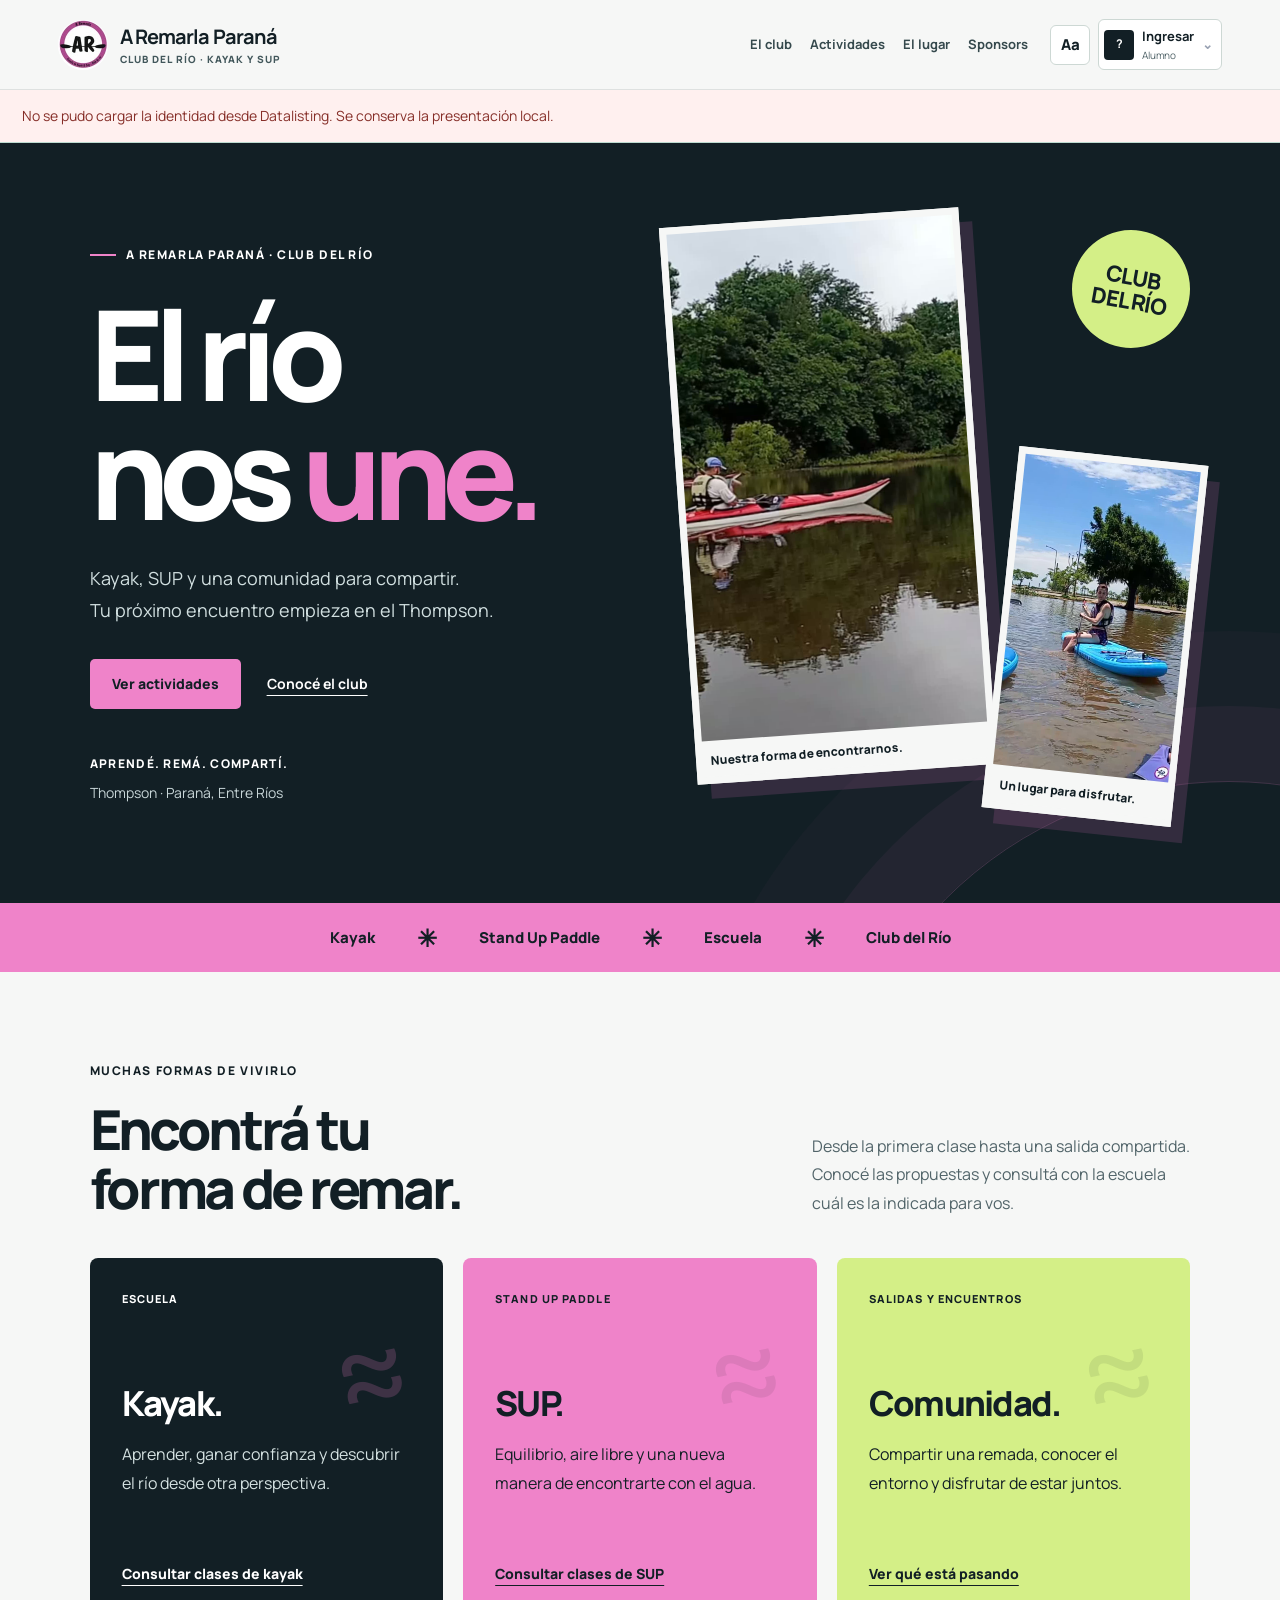
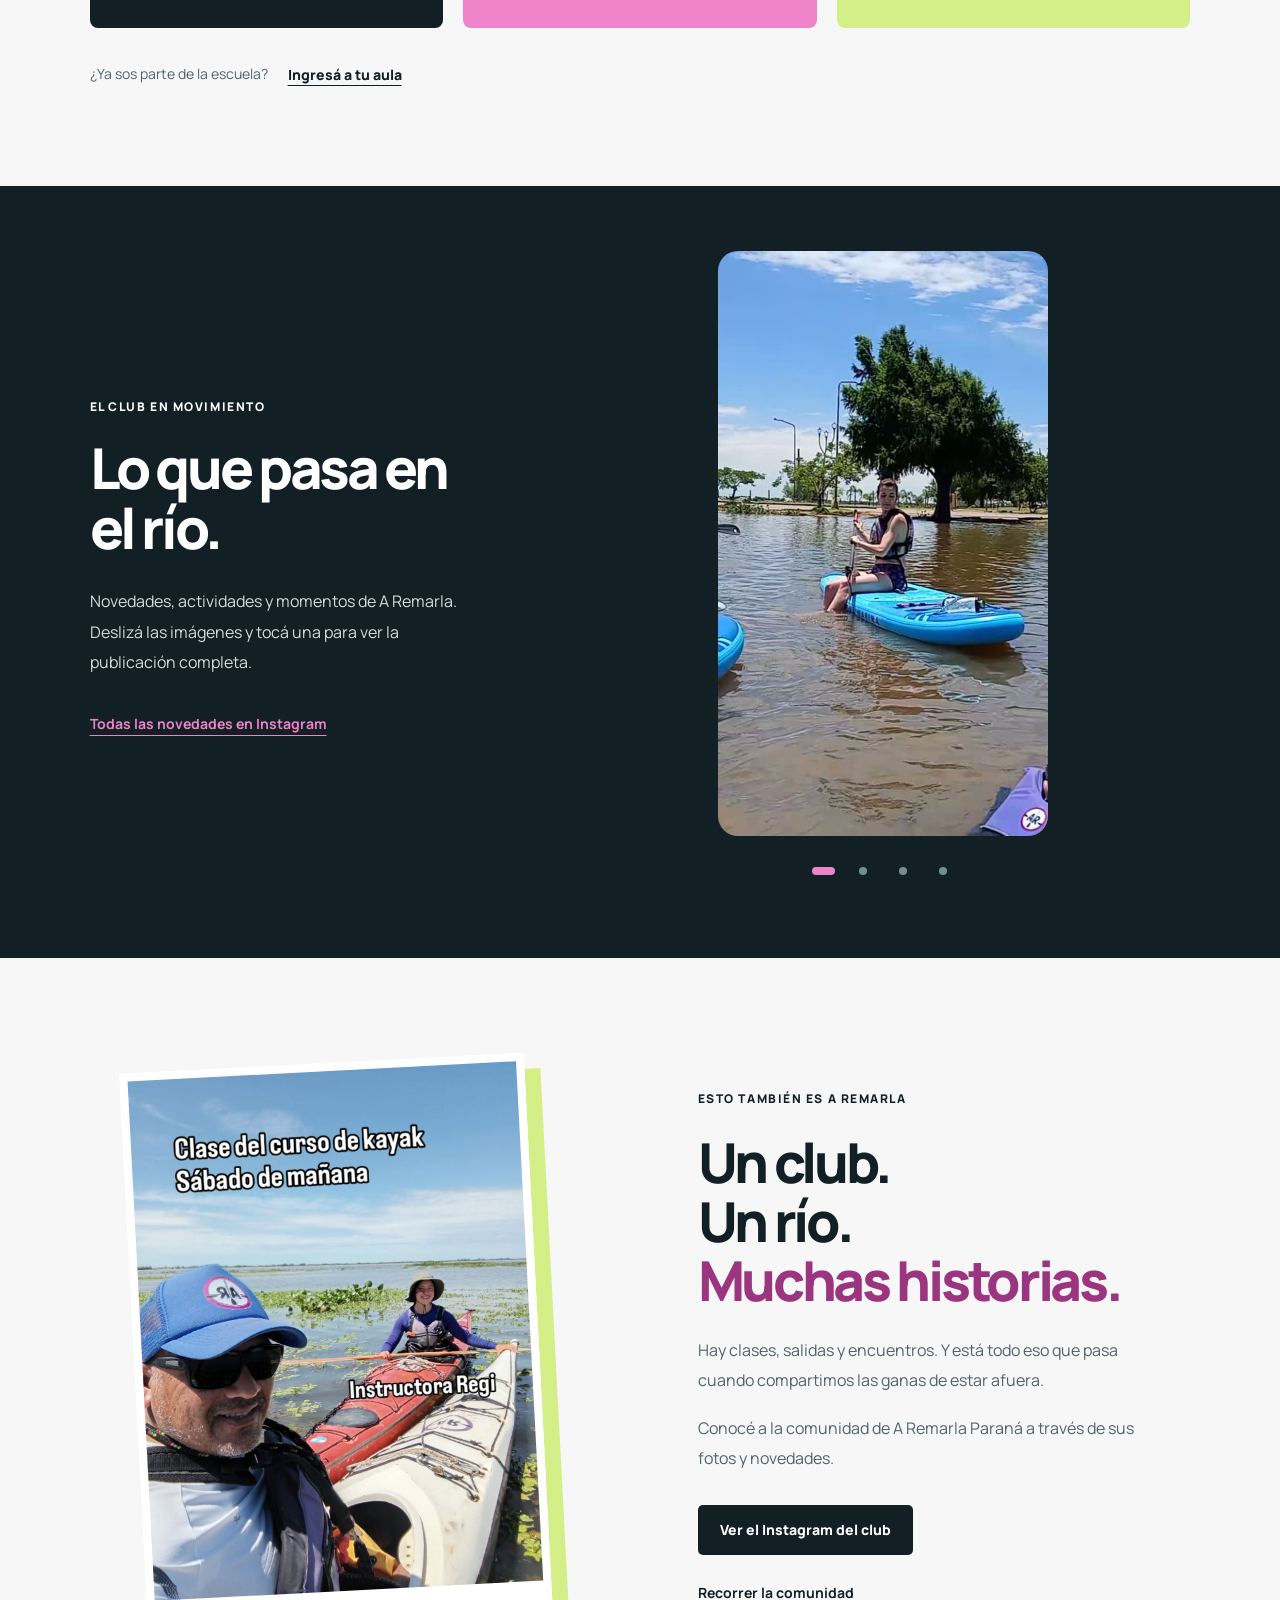
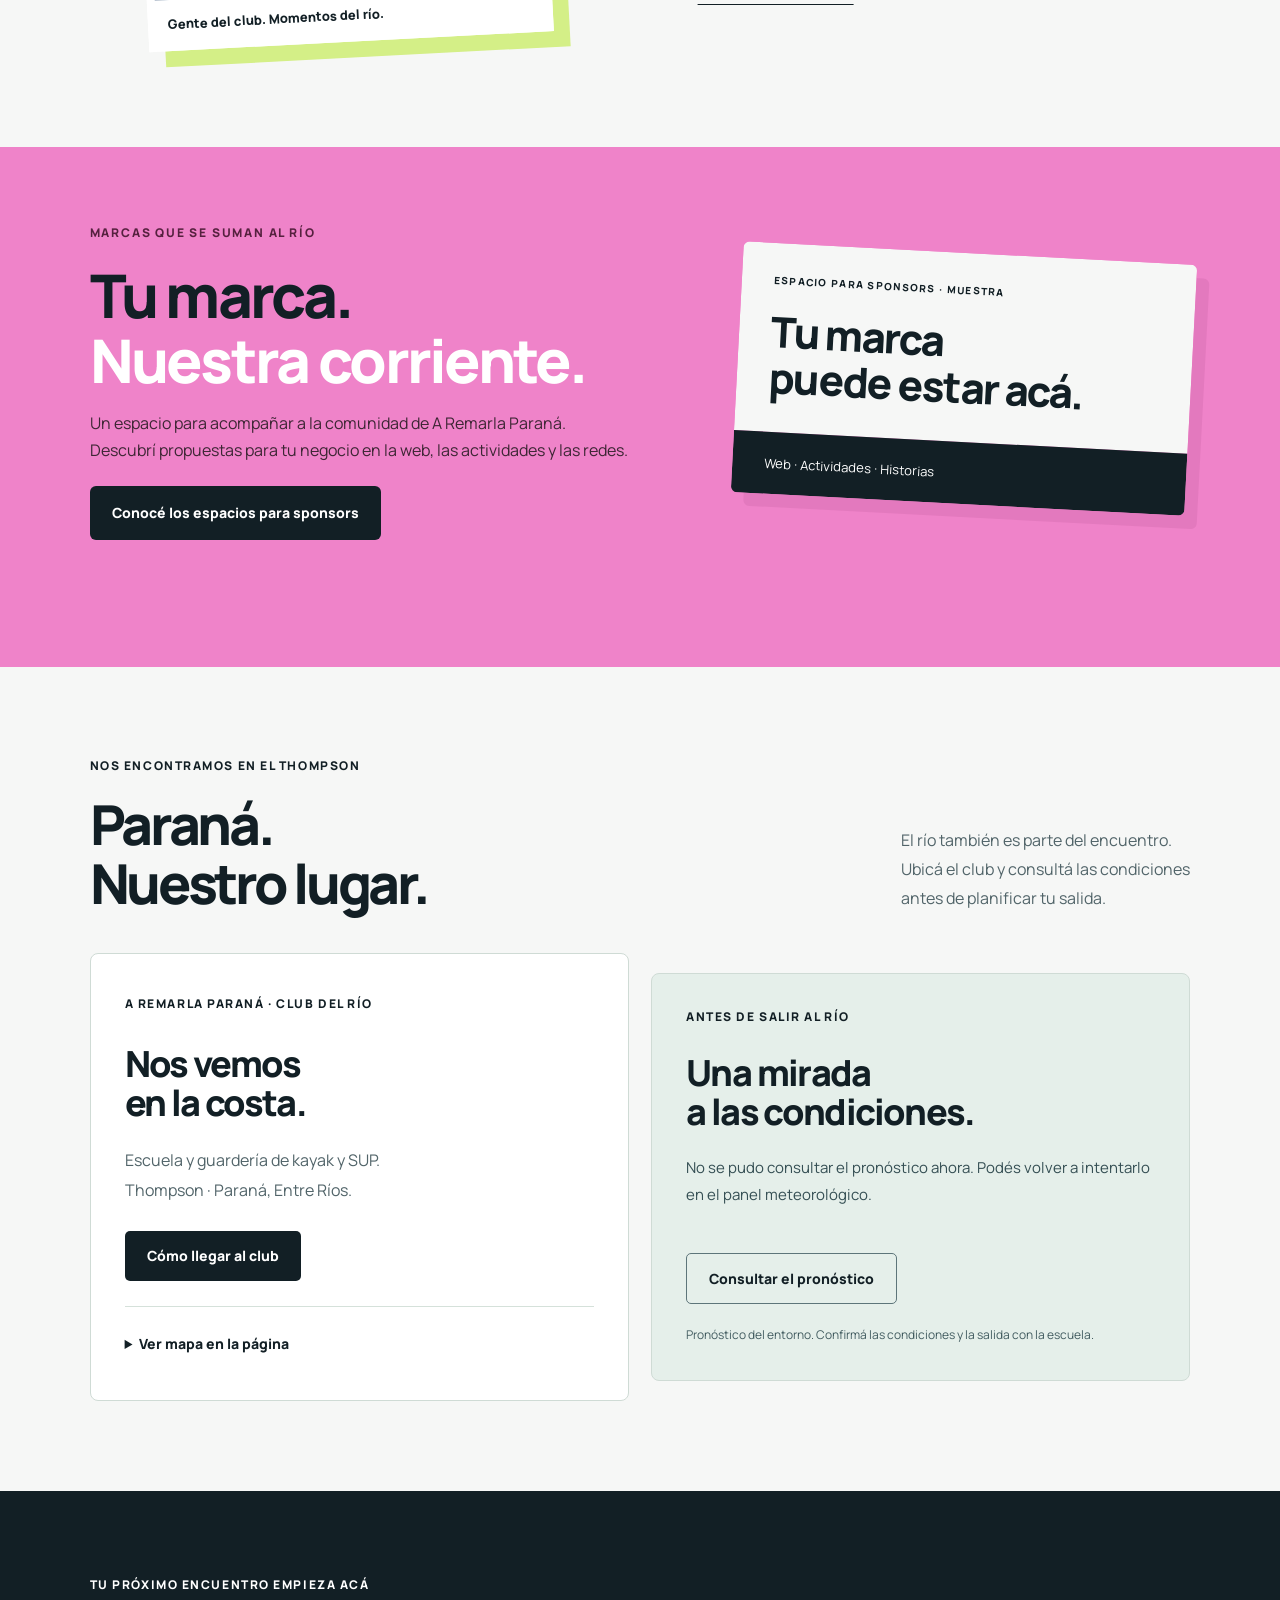
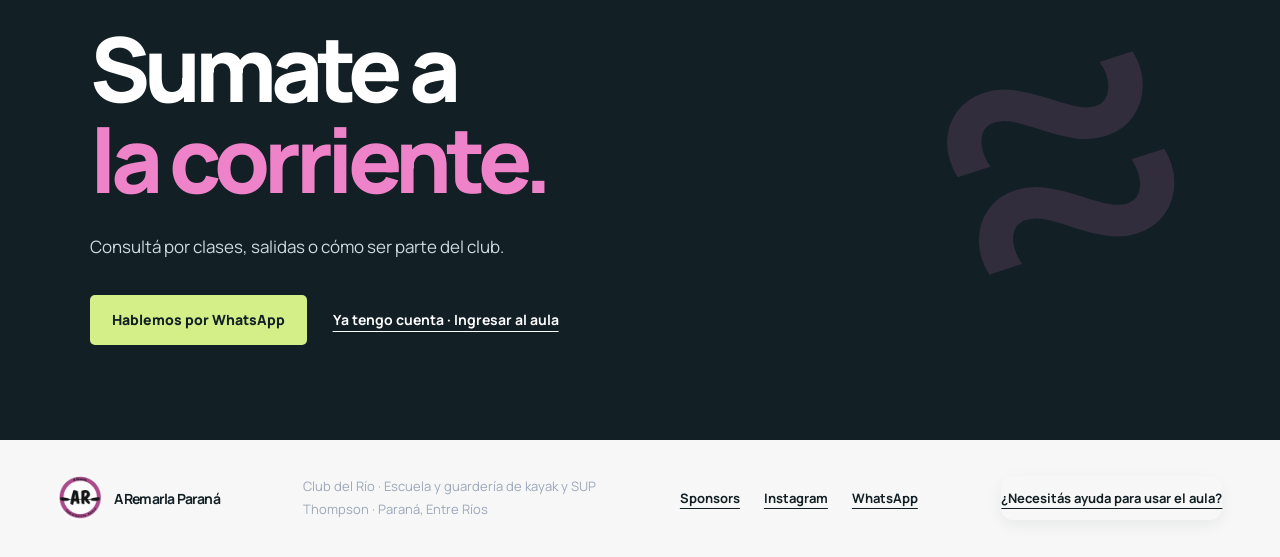
==== commit 129a581f: "Renovar portada de A Remarla Paraná como Club del Río" ====
--- a/a-remarla/index.html
+++ b/a-remarla/index.html
@@ -1,27 +1,27 @@
 <!doctype html>
-<html lang="es">
+<html lang="es-AR">
 <head>
   <meta charset="utf-8">
   <meta name="viewport" content="width=device-width,initial-scale=1">
-  <meta name="theme-color" content="#ae4598">
+  <meta name="theme-color" content="#121f25">
   <meta name="robots" content="index,follow">
   <meta name="referrer" content="strict-origin-when-cross-origin">
-  <meta name="description" content="A Remarla: escuela de kayak y Stand Up Paddle en Paraná. Cursos, propuestas en el río, actividades y encuentros para compartir.">
-  <title>A Remarla | Escuela de Kayak y SUP en Paraná</title>
+  <meta name="description" content="A Remarla Paraná, Club del Río. Escuela de kayak y SUP, salidas, encuentros y comunidad en el Thompson.">
+  <title>A Remarla Paraná | Club del Río</title>
   <meta property="og:type" content="website">
-  <meta property="og:site_name" content="A Remarla">
+  <meta property="og:site_name" content="A Remarla Paraná · Club del Río">
   <meta property="og:locale" content="es_AR">
-  <meta property="og:title" content="A Remarla · Escuela de Kayak y SUP">
+  <meta property="og:title" content="A Remarla Paraná · Club del Río">
   <meta property="og:description" content="Aprendé, remá y compartí el río. Cursos de kayak y SUP, actividades y encuentros en Paraná.">
   <meta property="og:image" content="https://20facusam23.github.io/datalisting-aula/assets/a-remarla-tarjeta-escuela.png?v=20261105">
   <meta property="og:image:secure_url" content="https://20facusam23.github.io/datalisting-aula/assets/a-remarla-tarjeta-escuela.png?v=20261105">
   <meta property="og:image:type" content="image/png">
   <meta property="og:image:width" content="1200">
   <meta property="og:image:height" content="630">
-  <meta property="og:image:alt" content="A Remarla, Escuela de Kayak y SUP en Paraná">
+  <meta property="og:image:alt" content="A Remarla Paraná, Club del Río · Kayak y SUP">
   <meta property="og:url" content="https://20facusam23.github.io/datalisting-aula/a-remarla/">
   <meta name="twitter:card" content="summary_large_image">
-  <meta name="twitter:title" content="A Remarla · Escuela de Kayak y SUP">
+  <meta name="twitter:title" content="A Remarla Paraná · Club del Río">
   <meta name="twitter:description" content="Aprendé, remá y compartí el río en Paraná.">
   <meta name="twitter:image" content="https://20facusam23.github.io/datalisting-aula/assets/a-remarla-tarjeta-escuela.png?v=20261105">
 
@@ -238,8 +238,9 @@
 }
 </style><link rel="stylesheet" href="../assets/a-remarla-campanas.css?v=20261123-instagram3">
   <link rel="stylesheet" href="../assets/a-remarla-sponsors.css?v=20261124-1">
+  <link rel="stylesheet" href="../assets/a-remarla-club.css?v=20261124-club1">
 </head>
-<body>
+<body class="ar-club">
   <div class="privacy-shield" id="privacyShield" aria-hidden="true">
     <div class="privacy-shield-card">
       <strong>Contenido protegido</strong>
@@ -252,7 +253,7 @@
   <header class="topbar">
     <a class="brand" href="#" data-view="inicio">
       <img class="school-logo" src="[data-uri]" alt="A Remarla · Escuela y guardería de kayak y SUP" width="72" height="72">
-      <span><img id="tenantLogo" alt="" hidden><b data-brand-name>A Remarla</b><small>ESCUELA · RÍO · COMUNIDAD</small></span>
+      <span><img id="tenantLogo" alt="" hidden><b>A Remarla Paraná</b><small>CLUB DEL RÍO · KAYAK Y SUP</small></span>
     </a>
     <nav aria-label="Navegación principal"><button class="nav" data-view="administracion" data-manager-only hidden>Administrar aula</button>
       <button class="nav active" data-view="inicio">La escuela</button><button class="nav" data-view="rio">El río y el lugar</button><button class="nav" data-view="comunidad">Nuestra comunidad</button>
@@ -347,36 +348,56 @@
   </div>
 </section>
 <div class="school-shortcuts"><button data-view="inicio">La escuela</button><button data-view="rio">Mapa y radar</button><button data-view="meteorologia">Servicios meteorológicos</button><button data-view="comunidad">Fotos y comunidad</button><button data-view="cursos">Ingresar al aula →</button></div>
-    <section class="hero view" data-section="inicio">
-      <div class="hero-shell">
-        <div class="hero-copy">
-          <span class="eyebrow light">A REMARLA · PARANÁ</span>
-          <h1>Aprender, remar<br><span>y compartir el río.</span></h1>
-          <p>Conocé la escuela, descubrí nuestras propuestas y prepará tu próximo encuentro con el río.</p>
-          <div class="actions">
-            <button class="primary" data-view="cursos">Ingresar al aula <b>→</b></button>
-            <a class="ghost" href="https://www.instagram.com/kayak_parana_club/" target="_blank" rel="noopener">Consultar actividades ↗</a>
-          </div>
-          <div class="hero-meta" data-private-stats>
-            <div><strong>0</strong><span>Cursos disponibles</span></div>
-            <div><strong>0</strong><span>Clases completadas</span></div>
-            <div><strong>0</strong><span>Clases pendientes</span></div>
-          </div>
-        </div>
-
-        <div class="visual-stage river-visual"><div class="river-contours" aria-hidden="true">≈</div><span class="river-kicker">EL RÍO NOS ENCUENTRA</span><h2>Un lugar.<br>Muchas formas<br>de vivirlo.</h2><div class="river-quick"><button data-view="rio">Explorar el lugar ↗</button><button data-view="meteorologia">Consultar el clima ↗</button></div><article class="portal-next" hidden><h2 id="nextCourseTitle"></h2><p id="nextCourseDescription"></p><button id="continueCourse" disabled>Abrir curso</button></article></div>
-      </div>
-    </section>
-
-
-    <section class="section view ar-sponsor-callout" data-section="inicio" aria-labelledby="ar-sponsors-title">
-      <div class="ar-sponsor-layout"><div><span class="ar-sponsor-kicker">MARCAS QUE SE SUMAN AL RÍO</span><h2 id="ar-sponsors-title">Tu marca.<br><span>Nuestra corriente.</span></h2><p>Un espacio para acompañar a la comunidad de A Remarla. Descubrí propuestas para tu negocio en la web, las actividades y las redes.</p><a class="ar-sponsor-button" href="sponsors/">Conocé los espacios para sponsors</a></div><div class="ar-sponsor-visual" aria-label="Muestra de espacio para una marca"><div><small>ESPACIO PARA SPONSORS · MUESTRA</small>Tu marca<br>puede estar acá.</div><p>Web · Actividades · Historias</p></div></div>
+        <section class="hero view club-hero" data-section="inicio" id="club-inicio" aria-labelledby="club-title">
+      <div class="club-hero-copy">
+        <p class="club-eyebrow"><span aria-hidden="true"></span>A REMARLA PARANÁ · CLUB DEL RÍO</p>
+        <h1 id="club-title">El río<br>nos <em>une.</em></h1>
+        <p class="club-hero-description">Kayak, SUP y una comunidad para compartir.<br>Tu próximo encuentro empieza en el Thompson.</p>
+        <div class="club-actions"><a class="club-button club-button-pink" href="#campanas-remarla" data-club-scroll="campanas-remarla">Ver actividades</a><a class="club-text-link" href="#club-propuestas" data-club-scroll="club-propuestas">Conocé el club</a></div>
+        <p class="club-hero-place">APRENDÉ. REMÁ. COMPARTÍ.<span>Thompson · Paraná, Entre Ríos</span></p>
+      </div>
+      <div class="club-hero-gallery" aria-label="Momentos reales de A Remarla Paraná">
+        <figure class="club-photo club-photo-river"><img src="../assets/a-remarla-instagram/DgIa7xKxOzz.jpg" width="640" height="1136" alt="Un kayakista de A Remarla recorre el río entre reflejos y vegetación" fetchpriority="high"><figcaption>Nuestra forma de encontrarnos.</figcaption></figure>
+        <figure class="club-photo club-photo-sup"><img src="../assets/a-remarla-instagram/DgIepIzRhvY.jpg" width="640" height="1136" alt="Una participante de A Remarla con su tabla de SUP en el Thompson"><figcaption>Un lugar para disfrutar.</figcaption></figure>
+        <span class="club-stamp" aria-hidden="true">CLUB<br>DEL RÍO</span>
+      </div>
+      <div class="club-learning-hooks" hidden><div class="hero-meta" data-private-stats><div><strong>0</strong><span>Cursos disponibles</span></div><div><strong>0</strong><span>Clases completadas</span></div><div><strong>0</strong><span>Clases pendientes</span></div></div><article class="portal-next" hidden><h2 id="nextCourseTitle"></h2><p id="nextCourseDescription"></p><button id="continueCourse" disabled>Abrir curso</button></article></div>
+    </section>
+
+    <section class="view club-ribbon" data-section="inicio" id="club-ribbon" aria-label="A Remarla Paraná"><span>Kayak</span><b aria-hidden="true">✳</b><span>Stand Up Paddle</span><b aria-hidden="true">✳</b><span>Escuela</span><b aria-hidden="true">✳</b><span>Club del Río</span></section>
+
+    <section class="view club-section club-experiences" data-section="inicio" id="club-propuestas" aria-labelledby="club-experiences-title">
+      <div class="club-section-head"><div><p class="club-eyebrow">MUCHAS FORMAS DE VIVIRLO</p><h2 id="club-experiences-title">Encontrá tu<br>forma de remar.</h2></div><p>Desde la primera clase hasta una salida compartida.<br>Conocé las propuestas y consultá con la escuela<br>cuál es la indicada para vos.</p></div>
+      <div class="club-experience-grid">
+        <article class="club-experience club-experience-kayak"><span class="club-experience-kicker">ESCUELA</span><div class="club-water-mark" aria-hidden="true">≈</div><h3>Kayak.</h3><p>Aprender, ganar confianza y descubrir el río desde otra perspectiva.</p><a href="https://wa.me/5493434461280?text=Hola%20Guille%2C%20quiero%20consultar%20por%20las%20clases%20de%20kayak%20de%20A%20Remarla." target="_blank" rel="noopener noreferrer">Consultar clases de kayak</a></article>
+        <article class="club-experience club-experience-sup"><span class="club-experience-kicker">STAND UP PADDLE</span><div class="club-water-mark" aria-hidden="true">≈</div><h3>SUP.</h3><p>Equilibrio, aire libre y una nueva manera de encontrarte con el agua.</p><a href="https://wa.me/5493434461280?text=Hola%20Guille%2C%20quiero%20consultar%20por%20las%20clases%20de%20SUP%20de%20A%20Remarla." target="_blank" rel="noopener noreferrer">Consultar clases de SUP</a></article>
+        <article class="club-experience club-experience-community"><span class="club-experience-kicker">SALIDAS Y ENCUENTROS</span><div class="club-water-mark" aria-hidden="true">≈</div><h3>Comunidad.</h3><p>Compartir una remada, conocer el entorno y disfrutar de estar juntos.</p><a href="#campanas-remarla" data-club-scroll="campanas-remarla">Ver qué está pasando</a></article>
+      </div>
+      <div class="club-student-link"><span>¿Ya sos parte de la escuela?</span><button type="button" data-view="cursos">Ingresá a tu aula</button></div>
+    </section>
+
+    <section class="view club-section club-community" data-section="inicio" id="club-comunidad" aria-labelledby="club-community-title">
+      <figure class="club-community-photo"><img src="../assets/a-remarla-instagram/DgBj1jgDdlT.webp" width="1080" height="1443" alt="Una clase de kayak de A Remarla Paraná junto a la instructora Regi" loading="lazy"><figcaption>Gente del club. Momentos del río.</figcaption></figure>
+      <div class="club-community-copy"><p class="club-eyebrow">ESTO TAMBIÉN ES A REMARLA</p><h2 id="club-community-title">Un club.<br>Un río.<br><em>Muchas historias.</em></h2><p>Hay clases, salidas y encuentros. Y está todo eso que pasa cuando compartimos las ganas de estar afuera.</p><p>Conocé a la comunidad de A Remarla Paraná a través de sus fotos y novedades.</p><a class="club-button club-button-dark" href="https://www.instagram.com/kayak_parana_club/" target="_blank" rel="noopener noreferrer">Ver el Instagram del club</a><button type="button" class="club-text-button" data-view="comunidad">Recorrer la comunidad</button></div>
+    </section>
+
+    <section class="section view ar-sponsor-callout" data-section="inicio" id="club-sponsors" aria-labelledby="ar-sponsors-title">
+      <div class="ar-sponsor-layout"><div><span class="ar-sponsor-kicker">MARCAS QUE SE SUMAN AL RÍO</span><h2 id="ar-sponsors-title">Tu marca.<br><span>Nuestra corriente.</span></h2><p>Un espacio para acompañar a la comunidad de A Remarla Paraná. Descubrí propuestas para tu negocio en la web, las actividades y las redes.</p><a class="ar-sponsor-button" href="sponsors/">Conocé los espacios para sponsors</a></div><div class="ar-sponsor-visual" aria-label="Muestra de espacio para una marca"><div><small>ESPACIO PARA SPONSORS · MUESTRA</small>Tu marca<br>puede estar acá.</div><p>Web · Actividades · Historias</p></div></div>
       <div class="sp-partner-grid" data-sp-partners data-sp-placement="home" data-sp-data="data/sponsors.json"></div>
     </section>
 
-<section class="section view" data-section="inicio"><div class="section-head"><div><span class="eyebrow">ANTES DE ENCONTRARNOS</span><h2>El lugar y las condiciones.</h2></div><button class="link" data-view="rio">Explorar mapa y radar →</button></div><div class="welcome-grid"><article class="welcome-map"><iframe title="Ubicación de A Remarla en Paraná" loading="lazy" src="https://www.openstreetmap.org/export/embed.html?bbox=-60.5165116%2C-31.7203690%2C-60.4985116%2C-31.7083690&amp;layer=mapnik&amp;marker=-31.7143690%2C-60.5075116"></iframe><p>A Remarla · Paraná<br><small>-31.7143690, -60.5075116</small><br><a href="https://www.google.com/maps/dir/?api=1&amp;destination=-31.7143690%2C-60.5075116" target="_blank" rel="noopener">Cómo llegar ↗</a></p></article><article class="public-wx"><span class="eyebrow">PRONÓSTICO DEL ENTORNO</span><h3>Prepará tu encuentro con el río.</h3><div id="welcomeWeather">Consultando condiciones previstas…</div><button class="primary" data-view="meteorologia">Ver pronóstico por hora →</button><p>No representa una medición en la costa. Confirmá las condiciones con la escuela.</p></article></div></section><section class="section view" data-section="inicio"><div class="section-head"><div><span class="eyebrow">NUESTRA COMUNIDAD</span><h2>Momentos de A Remarla.</h2><p>Conocé la escuela a través de sus publicaciones.</p></div><button class="link" data-view="comunidad">Recorrer publicaciones →</button></div><div class="welcome-social"><iframe title="Publicaciones de la escuela A Remarla" src="https://www.instagram.com/kayak_parana_club/embed/" loading="lazy"></iframe><div><h3>Hay un río por descubrir.<br>Y una comunidad para compartirlo.</h3><p>Consultá las novedades, las actividades y los encuentros en el perfil de la escuela.</p><a class="primary" href="https://www.instagram.com/kayak_parana_club/" target="_blank" rel="noopener">Ver fotos y novedades ↗</a><p class="embed-note">Si Instagram no muestra las fotos aquí, abrí el perfil.</p></div></div></section>
-    <section class="section view public-services" data-section="inicio"><span class="eyebrow">VIVÍ A REMARLA</span><h2>Tu próxima experiencia empieza acá.</h2><div class="service-grid"><article><span>01 / ESCUELA</span><h3>Aprender en el río</h3><p>Conocé la propuesta de formación y consultá niveles, cupos y horarios con la escuela.</p><button data-view="cursos">Explorar cursos →</button></article><article><span>02 / ENCUENTROS</span><h3>Remar y compartir</h3><p>Consultá las actividades y salidas que organiza nuestra comunidad.</p><a href="https://www.instagram.com/kayak_parana_club/" target="_blank" rel="noopener">Consultar propuestas ↗</a></article><article><span>03 / ANTES DE SALIR</span><h3>Conocer las condiciones</h3><p>Ubicá el entorno, revisá el pronóstico y consultá con la escuela antes de planificar una salida.</p><button data-view="rio">Mapa y servicios →</button></article></div></section>
-    <section class="section view" data-section="inicio">
+    <section class="view club-section club-location" data-section="inicio" id="club-lugar" aria-labelledby="club-location-title">
+      <div class="club-section-head"><div><p class="club-eyebrow">NOS ENCONTRAMOS EN EL THOMPSON</p><h2 id="club-location-title">Paraná.<br>Nuestro lugar.</h2></div><p>El río también es parte del encuentro.<br>Ubicá el club y consultá las condiciones<br>antes de planificar tu salida.</p></div>
+      <div class="welcome-grid club-location-grid">
+        <article class="welcome-map club-address"><span class="club-eyebrow">A REMARLA PARANÁ · CLUB DEL RÍO</span><h3>Nos vemos<br>en la costa.</h3><p>Escuela y guardería de kayak y SUP.<br>Thompson · Paraná, Entre Ríos.</p><a class="club-button club-button-dark" href="https://www.google.com/maps/dir/?api=1&amp;destination=-31.7143690%2C-60.5075116" target="_blank" rel="noopener noreferrer">Cómo llegar al club</a><details class="club-map-details"><summary>Ver mapa en la página</summary><iframe title="Ubicación de A Remarla en Paraná" loading="lazy" src="https://www.openstreetmap.org/export/embed.html?bbox=-60.5165116%2C-31.7203690%2C-60.4985116%2C-31.7083690&amp;layer=mapnik&amp;marker=-31.7143690%2C-60.5075116"></iframe></details></article>
+        <article class="public-wx club-weather"><span class="club-eyebrow">ANTES DE SALIR AL RÍO</span><h3>Una mirada<br>a las condiciones.</h3><div id="welcomeWeather" role="status">Consultando condiciones previstas…</div><button type="button" class="club-button club-button-outline" data-view="meteorologia">Consultar el pronóstico</button><p class="club-weather-note">Pronóstico del entorno. Confirmá las condiciones y la salida con la escuela.</p></article>
+      </div>
+    </section>
+
+    <section class="view club-contact" data-section="inicio" id="club-contacto" aria-labelledby="club-contact-title"><p class="club-eyebrow">TU PRÓXIMO ENCUENTRO EMPIEZA ACÁ</p><h2 id="club-contact-title">Sumate a<br><em>la corriente.</em></h2><p>Consultá por clases, salidas o cómo ser parte del club.</p><div class="club-actions"><a class="club-button club-button-lime" href="https://wa.me/5493434461280?text=Hola%20Guille%2C%20quiero%20conocer%20las%20propuestas%20de%20A%20Remarla%20Paran%C3%A1%20Club%20del%20R%C3%ADo." target="_blank" rel="noopener noreferrer">Hablemos por WhatsApp</a><button type="button" class="club-text-button" data-view="cursos">Ya tengo cuenta · Ingresar al aula</button></div><span class="club-contact-water" aria-hidden="true">≈</span></section>
+
+
+<section class="section view" data-section="inicio">
       <div class="section-head">
         <div><span class="eyebrow">APRENDER CON A REMARLA</span><h2>La propuesta de formación</h2><p>Conocé los cursos. Para entrar a las clases y documentos, ingresá con tu cuenta.</p></div>
         <button class="link" data-view="cursos">Ver todos <span>→</span></button>
@@ -502,7 +523,7 @@
   <div class="auth-backdrop hidden" id="authBackdrop">
     <section class="auth-card" role="dialog" aria-modal="true" aria-labelledby="authTitle">
       <button class="auth-close" id="authClose" aria-label="Cerrar">×</button>
-      <img class="school-logo" src="[data-uri]" alt="A Remarla · Escuela y guardería de kayak y SUP" width="72" height="72"><span class="eyebrow">A REMARLA · ESCUELA DE KAYAK Y SUP</span>
+      <img class="school-logo" src="[data-uri]" alt="A Remarla · Escuela y guardería de kayak y SUP" width="72" height="72"><span class="eyebrow">A REMARLA PARANÁ · CLUB DEL RÍO</span>
       <h2 id="authTitle">Ingresar al aula</h2>
       <p>Usá la cuenta de esta escuela para acceder a tus cursos y guardar tu avance.</p>
       <form id="loginForm">
@@ -518,7 +539,7 @@
     </section>
   </div>
 
-  <footer><div class="footer-brand"><img class="school-logo" src="[data-uri]" alt="A Remarla · Escuela y guardería de kayak y SUP" width="72" height="72"><b data-brand-name>A Remarla</b></div><p>A Remarla | Escuela y Guardería de kayak &amp; Sup</p><small>Accesibilidad · Privacidad · Ayuda</small></footer>
+  <footer><div class="footer-brand"><img class="school-logo" src="[data-uri]" alt="A Remarla · Escuela y guardería de kayak y SUP" width="72" height="72"><b>A Remarla Paraná</b></div><p>Club del Río · Escuela y guardería de kayak y SUP<br>Thompson · Paraná, Entre Ríos</p><div class="club-footer-links"><a href="sponsors/">Sponsors</a><a href="https://www.instagram.com/kayak_parana_club/" target="_blank" rel="noopener noreferrer">Instagram</a><a href="https://wa.me/5493434461280" target="_blank" rel="noopener noreferrer">WhatsApp</a></div></footer>
   <script src="config.js?v=20261018-claves6"></script>
   <script src="../assets/aula.js?v=20261019-session-429-2"></script>
   <script src="../assets/meteorologia.js?v=20261018-claves6"></script>
@@ -560,6 +581,7 @@
 <script defer src="../assets/a-remarla-campanas.js?v=20261123-vigencia1"></script>
   <script defer src="../assets/a-remarla-sponsors-core.js?v=20261124-1"></script>
   <script defer src="../assets/a-remarla-sponsors.js?v=20261124-1"></script>
+  <script defer src="../assets/a-remarla-club.js?v=20261124-club1"></script>
 </body>
 </html>
 
--- a/assets/a-remarla-club.css
+++ b/assets/a-remarla-club.css
@@ -0,0 +1,22 @@
+/* A Remarla Paraná · Club del Río. Capa visual exclusiva de esta portada. */
+body.ar-club{--club-ink:#121f25;--club-pink:#ef83c9;--club-lime:#d4ef87;--club-paper:#f6f7f6;--club-muted:#516469;--ink:#121f25;--paper:#f6f7f6;--surface:#fff;--line:#dce3df;margin:0;background:var(--club-paper);color:var(--club-ink);font-family:Manrope,Arial,sans-serif;font-size:17px;line-height:1.7}
+.ar-club [hidden],.ar-club .view.hidden,.ar-club #campanas-remarla[hidden],.ar-club #campanas-remarla.hidden{display:none!important}.ar-club :focus-visible{outline:3px solid #087f82;outline-offset:5px}.ar-club .club-section,.ar-club .club-hero,.ar-club .club-contact,.ar-club #campanas-remarla{scroll-margin-top:125px}.ar-club .club-hero h1:focus,.ar-club .club-section h2:focus,.ar-club #campanas-remarla h2:focus{outline:none}
+.ar-club .topbar{display:grid;grid-template-columns:minmax(220px,1fr) auto auto;gap:22px;min-height:90px;padding:18px 4.5vw;background:var(--club-paper);backdrop-filter:none;border-bottom:1px solid #121f251a;box-shadow:none;z-index:30}.ar-club .topbar>.brand{grid-column:1;grid-row:1;gap:12px}.ar-club .topbar .school-logo{width:50px;height:50px;max-width:none;max-height:none}.ar-club .brand>span>b{color:var(--club-ink);font-size:20px;letter-spacing:-.045em;line-height:1.1}.ar-club .brand small{color:#42575b;font-size:10px;letter-spacing:.1em;margin-top:6px}.ar-club .topbar>nav{grid-column:2;grid-row:1;width:auto;display:flex!important;background:transparent;border-radius:0;padding:0;gap:18px;flex-wrap:nowrap;overflow:visible}.ar-club .topbar>nav .nav{display:inline-flex;align-items:center;justify-content:center;text-decoration:none;border-radius:0;background:none;box-shadow:none;color:#35494d;font-size:13px;font-weight:700;padding:10px 0;white-space:nowrap;min-height:44px}.ar-club .topbar>nav .nav:hover{text-decoration:underline;text-underline-offset:6px}.ar-club .topbar>nav [data-manager-only]{max-width:130px;white-space:normal;font-size:12px}.ar-club .topbar>.top-actions{grid-column:3;grid-row:1;gap:8px}.ar-club .accessibility{border-radius:6px;width:40px;height:40px;font-size:15px;background:#fff;border-color:#cdd8d4}.ar-club .profile{border:1px solid #cdd8d4;border-radius:6px;background:#fff;min-height:44px;padding:5px 8px 5px 5px;gap:8px;font-size:13px;max-width:200px}.ar-club .avatar{width:30px;height:30px;border-radius:4px;background:var(--club-ink);font-size:12px}.ar-club .profile small{font-size:10px;color:#516469}.ar-club .account-menu{border-radius:8px;border-color:#cdd8d4}.ar-club .account-menu button{font-size:15px}.ar-club .portal-message{font-size:14px}.ar-club #contenido{overflow:hidden}.ar-club .club-eyebrow{font-size:12px;letter-spacing:.13em;font-weight:800;line-height:1.5;margin:0;color:inherit}.ar-club .club-eyebrow>span{display:inline-block;width:26px;height:2px;vertical-align:middle;background:var(--club-pink);margin-right:10px}.ar-club .club-hero{position:relative;display:grid;grid-template-columns:1fr 1fr;gap:6vw;min-height:760px;background:var(--club-ink);color:#fff;padding:70px 7vw 65px;margin:0;overflow:hidden}.ar-club .club-hero:before{content:"";position:absolute;width:800px;height:800px;right:-350px;bottom:-680px;border:1px solid #ef83c935;border-radius:50%;box-shadow:0 0 0 75px #ef83c90c,0 0 0 150px #ef83c906;pointer-events:none}.ar-club .club-hero-copy{position:relative;z-index:2;align-self:center}.ar-club .club-hero h1{font:800 clamp(76px,9.8vw,144px)/.95 Manrope,Arial,sans-serif;letter-spacing:-.075em;color:#fff;margin:30px 0 30px}.ar-club .club-hero h1 em{color:var(--club-pink);font-style:normal}.ar-club .club-hero-description{font-size:18px;line-height:1.8;color:#d1dfe0;margin:0;max-width:480px}.ar-club .club-actions{display:flex;align-items:center;gap:26px;flex-wrap:wrap;margin:32px 0 0}.ar-club .club-button{display:inline-flex;align-items:center;justify-content:center;min-height:50px;border:0;border-radius:5px;padding:14px 22px;text-decoration:none;font:800 14px/1.5 Manrope,Arial,sans-serif;cursor:pointer;transition:transform .15s,box-shadow .15s;text-align:center;touch-action:manipulation}.ar-club .club-button:hover{transform:translateY(-2px);box-shadow:0 7px 24px #121f2514}.ar-club .club-button-pink{background:var(--club-pink);color:var(--club-ink)}.ar-club .club-button-dark{background:var(--club-ink);color:#fff}.ar-club .club-button-lime{background:var(--club-lime);color:var(--club-ink)}.ar-club .club-button-outline{background:transparent;border:1px solid #5d757a;color:var(--club-ink)}.ar-club .club-text-link{font-size:14px;font-weight:700;color:inherit;text-underline-offset:6px}.ar-club .club-text-button{background:none;border:0;padding:10px 0;text-decoration:underline;text-underline-offset:6px;cursor:pointer;font:700 14px Manrope,Arial,sans-serif;color:inherit;min-height:44px}.ar-club .club-hero-place{font-size:12px;font-weight:800;letter-spacing:.11em;margin:45px 0 0}.ar-club .club-hero-place span{display:block;font-size:14px;letter-spacing:0;font-weight:400;color:#c7d5d7;margin-top:7px}.ar-club .club-hero-gallery{position:relative;min-height:620px;width:100%;max-width:530px;align-self:center;justify-self:center}.ar-club .club-photo{position:absolute;margin:0;background:var(--club-paper);border:7px solid var(--club-paper);color:var(--club-ink);box-shadow:13px 15px 0 #af5f9e36}.ar-club .club-photo img{display:block;width:100%;height:auto}.ar-club .club-photo figcaption{font-weight:800;font-size:12px;line-height:1.4;padding:12px 8px 8px}.ar-club .club-photo-river{width:300px;left:0;top:2px;transform:rotate(-4deg)}.ar-club .club-photo-sup{width:190px;right:0;top:240px;transform:rotate(6deg)}.ar-club .club-stamp{position:absolute;right:0;top:15px;display:flex;justify-content:center;align-items:center;width:118px;height:118px;border-radius:50%;background:var(--club-lime);color:var(--club-ink);font-size:22px;line-height:1.1;font-weight:800;letter-spacing:-.04em;text-align:center;transform:rotate(10deg)}.ar-club .club-ribbon{display:flex;align-items:center;justify-content:center;gap:42px;margin:0;padding:22px;background:var(--club-pink);font-size:15px;font-weight:800;color:var(--club-ink)}.ar-club .club-ribbon b{font-size:24px;line-height:1}.ar-club .club-section{padding:90px 7vw;max-width:1600px;margin:auto}.ar-club .club-section h2,.ar-club .club-news-head h2{font:800 clamp(36px,4.3vw,64px)/1.07 Manrope,Arial,sans-serif;letter-spacing:-.06em;color:var(--club-ink);margin:20px 0 0}.ar-club .club-section-head{display:flex;justify-content:space-between;align-items:flex-end;gap:35px;margin-bottom:40px}.ar-club .club-section-head>p{font-size:16px;line-height:1.8;color:var(--club-muted);margin:0}.ar-club .club-experience-grid{display:grid;grid-template-columns:repeat(3,minmax(0,1fr));gap:20px}.ar-club .club-experience{position:relative;display:flex;flex-direction:column;border-radius:8px;padding:32px;min-height:370px;overflow:hidden;color:var(--club-ink)}.ar-club .club-experience-kayak{background:var(--club-ink);color:#fff}.ar-club .club-experience-sup{background:#ef83c9}.ar-club .club-experience-community{background:#d4ef87}.ar-club .club-experience-kicker{font-size:11px;letter-spacing:.1em;font-weight:800;position:relative;z-index:1}.ar-club .club-water-mark{position:absolute;right:25px;top:45px;font-size:140px;line-height:1;color:#121f2516;pointer-events:none;transform:rotate(-12deg)}.ar-club .club-experience-kayak .club-water-mark{color:#ef83c933}.ar-club .club-experience h3{font:800 clamp(28px,2.7vw,42px)/1.12 Manrope,Arial,sans-serif;letter-spacing:-.05em;margin:75px 0 18px;position:relative;z-index:1;overflow-wrap:anywhere}.ar-club .club-experience p{font-size:16px;line-height:1.8;position:relative;z-index:1;margin:0 0 25px;max-width:300px}.ar-club .club-experience-kayak p{color:#d4e1e1}.ar-club .club-experience a{display:inline-block;align-self:flex-start;font-size:14px;font-weight:800;min-height:44px;padding:10px 0;margin-top:auto;text-decoration-thickness:1px;text-underline-offset:6px;color:inherit}.ar-club .club-student-link{display:flex;align-items:center;gap:20px;margin-top:24px;font-size:14px;color:var(--club-muted);flex-wrap:wrap}.ar-club .club-student-link button{font:800 14px Manrope,Arial,sans-serif;border:0;background:none;padding:10px 0;text-decoration:underline;text-underline-offset:5px;color:var(--club-ink);cursor:pointer;min-height:44px}
+.ar-club #campanas-remarla{display:grid!important;grid-template-columns:.8fr 1.2fr;gap:8px 6vw;background:var(--club-ink)!important;color:#fff!important;max-width:none!important;width:100%;border-radius:0!important;padding:65px 7vw!important;margin:0!important;border:0!important;box-shadow:none!important}.ar-club #campanas-remarla .club-news-head{grid-column:1;grid-row:1/3;align-self:center;max-width:390px}.ar-club .club-news-head h2{color:#fff!important;margin:22px 0 28px;font-size:clamp(40px,4.4vw,66px)}.ar-club .club-news-head>p:not(.club-eyebrow){font-size:16px;color:#d0dddd;line-height:1.9;margin:0 0 25px}.ar-club .club-news-head>a{font-size:14px;font-weight:700;color:#ef83c9;text-underline-offset:6px;display:inline-block;min-height:44px;padding:10px 0}.ar-club #campanas-remarla .cp-track{grid-column:2;grid-row:1;border-radius:0}.ar-club #campanas-remarla .cp-card>button{min-height:min(65dvh,610px)!important}.ar-club #campanas-remarla .cp-card .cp-media-frame{width:min(100%,calc(min(65dvh,610px) * var(--cp-media-ratio)))!important;box-shadow:none!important}.ar-club #campanas-remarla .cp-dots{grid-column:2;grid-row:2;gap:0!important;padding:5px 0 0!important;min-height:44px}.ar-club #campanas-remarla .cp-dots button{width:40px!important;height:44px!important;min-width:40px!important;min-height:44px!important;background:transparent!important;opacity:1!important;transform:none!important;display:grid;place-items:center}.ar-club #campanas-remarla .cp-dots button:before{content:"";display:block;width:8px;height:8px;border-radius:50%;background:#748d94;transition:width .2s}.ar-club #campanas-remarla .cp-dots button[aria-current="true"]:before{width:23px;border-radius:6px;background:var(--club-pink)}
+.ar-club .club-community{display:grid;grid-template-columns:1fr 1fr;gap:9vw;align-items:center;padding-top:105px;padding-bottom:105px}.ar-club .club-community-photo{max-width:405px;margin:0 auto;transform:rotate(-3deg);background:#fff;border:8px solid #fff;box-shadow:16px 16px 0 #d4ef87}.ar-club .club-community-photo img{display:block;width:100%;height:auto}.ar-club .club-community-photo figcaption{font-size:13px;font-weight:800;padding:15px 12px 10px;line-height:1.4}.ar-club .club-community-copy h2{margin:25px 0}.ar-club .club-community-copy h2 em{font-style:normal;color:#9b357f}.ar-club .club-community-copy>p:not(.club-eyebrow){font-size:16px;color:var(--club-muted);line-height:1.9;margin:0 0 17px;max-width:440px}.ar-club .club-community-copy .club-button{margin-top:14px}.ar-club .club-community-copy .club-text-button{display:block;margin-top:16px}
+.ar-club #club-sponsors{max-width:none!important;border-radius:0!important;margin:0!important;padding:70px 7vw!important;background:#ef83c9!important;color:var(--club-ink)!important}.ar-club #club-sponsors .ar-sponsor-layout{grid-template-columns:1.2fr 1fr;gap:8vw;max-width:1380px;margin:auto}.ar-club #club-sponsors .ar-sponsor-kicker{color:#56213f;font-size:12px}.ar-club #club-sponsors h2{color:var(--club-ink)!important;font-size:clamp(40px,4.7vw,68px)!important}.ar-club #club-sponsors h2 span{color:#fff}.ar-club #club-sponsors p{color:#3d2634}.ar-club #club-sponsors .ar-sponsor-button{background:var(--club-ink);color:#fff;padding:15px 22px}.ar-club #club-sponsors .ar-sponsor-visual{border:0;border-radius:6px;transform:rotate(3deg);box-shadow:13px 13px 0 #9e3e7b24}.ar-club #club-sponsors .ar-sponsor-visual>div{background:var(--club-paper);color:var(--club-ink);font-size:42px;padding:32px}.ar-club #club-sponsors .ar-sponsor-visual p{background:var(--club-ink);color:#fff;padding:20px 32px}.ar-club #club-sponsors .sp-partner-grid{max-width:1380px;margin-left:auto;margin-right:auto}
+.ar-club .club-location .welcome-grid{margin-top:0;display:grid;grid-template-columns:1fr 1fr;gap:22px}.ar-club .club-address,.ar-club .club-weather{padding:34px;border:1px solid #cfdbd5;border-radius:8px;background:#fff!important;min-width:0}.ar-club .club-address h3,.ar-club .club-weather h3{font:800 36px/1.1 Manrope,Arial,sans-serif;letter-spacing:-.045em;color:var(--club-ink);margin:27px 0 22px}.ar-club .club-address>p{font-size:16px;color:var(--club-muted);line-height:1.9;margin:0 0 25px}.ar-club .club-weather{background:#e5efea!important;display:flex;flex-direction:column;align-items:flex-start}.ar-club .club-weather .club-button{margin-top:auto}.ar-club #welcomeWeather{font-size:15px;line-height:1.8;margin:0 0 28px;color:#354f54}.ar-club #welcomeWeather .weather-values{gap:22px;margin:0 0 20px}.ar-club #welcomeWeather .weather-values strong{font-size:24px;color:var(--club-ink);font-weight:800;line-height:1.5}.ar-club #welcomeWeather .weather-values span{font-size:13px;color:#425c60}.ar-club #welcomeWeather>small{font-size:12px;display:block}.ar-club .club-weather-note{font-size:12px!important;color:#425c60!important;line-height:1.8!important;margin:20px 0 0!important}.ar-club .club-map-details{margin-top:25px;border-top:1px solid #d5e1da;padding-top:15px;width:100%}.ar-club .club-map-details summary{cursor:pointer;min-height:44px;font-size:14px;font-weight:800;display:list-item;list-style-position:inside;padding:10px 0}.ar-club .club-map-details iframe{margin-top:15px;height:300px;border:0;border-radius:5px;width:100%}.ar-club .club-contact{position:relative;background:var(--club-ink);color:white;padding:85px 7vw 95px;overflow:hidden}.ar-club .club-contact h2{font:800 clamp(54px,7vw,98px)/1.02 Manrope,Arial,sans-serif;letter-spacing:-.065em;margin:28px 0;color:#fff;position:relative;z-index:1}.ar-club .club-contact h2 em{color:var(--club-pink);font-style:normal}.ar-club .club-contact>p:not(.club-eyebrow){font-size:17px;line-height:1.8;color:#ccdadd;position:relative;z-index:1}.ar-club .club-contact .club-actions{position:relative;z-index:1}.ar-club .club-contact-water{position:absolute;right:4vw;top:0;font-size:520px;color:#ef83c923;line-height:1;transform:rotate(-18deg);pointer-events:none}.ar-club footer{background:var(--club-paper);color:var(--club-ink);padding:35px 4.5vw;display:flex;flex-wrap:wrap;gap:20px 35px;justify-content:space-between;align-items:center}.ar-club footer .footer-brand{display:flex;align-items:center;gap:12px;font-size:20px;font-weight:800;letter-spacing:-.04em}.ar-club footer .school-logo{width:44px;height:44px}.ar-club footer p{font-size:13px;line-height:1.8;margin:0}.ar-club footer small{font-size:12px;color:var(--club-muted)}.ar-club .club-footer-links{display:flex;gap:24px;flex-wrap:wrap}.ar-club .club-footer-links a,.ar-club footer>.link{font-size:13px;color:var(--club-ink);font-weight:700;text-underline-offset:5px}.ar-club footer>.link{border:0;background:none;padding:10px 0;cursor:pointer;text-decoration:underline;min-height:44px}.ar-club #campaign-dialog{background:#121f25!important;border:1px solid #526769;border-radius:12px}.ar-club #campaign-dialog .cp-dialog-head{background:#121f25;color:#fff;border-color:#395057}.ar-club #campaign-dialog .cp-dialog-head button{border-radius:5px;min-height:44px}.ar-club .auth-card{border-radius:12px;border-top-color:#ae4598}.ar-club .auth-card .school-logo{width:72px;height:72px}.ar-club .auth-card h2{font-family:Manrope,Arial,sans-serif;font-weight:800;letter-spacing:-.04em}.ar-club .auth-card>p{font-size:16px;line-height:1.7}.ar-club .auth-card label{font-size:15px}.ar-club .auth-submit{border-radius:6px}.ar-club .reading-panel{border-radius:8px}
+@media(min-width:1600px){.ar-club .club-hero,.ar-club #campanas-remarla,.ar-club #club-sponsors,.ar-club .club-contact{padding-left:max(7vw,calc((100vw - 1380px)/2))!important;padding-right:max(7vw,calc((100vw - 1380px)/2))!important}}
+@media(max-width:1120px){.ar-club .topbar{grid-template-columns:1fr auto;gap:10px 22px;padding:15px 4.5vw}.ar-club .topbar>nav{grid-row:2;grid-column:1/-1;justify-content:center;gap:32px}.ar-club .topbar>.top-actions{grid-column:2;grid-row:1}.ar-club .club-hero{padding:55px 5vw;gap:4vw;min-height:730px}.ar-club .club-hero h1{font-size:105px}.ar-club .club-hero-gallery{min-height:570px}.ar-club .club-photo-river{width:270px;left:0}.ar-club .club-photo-sup{width:165px;top:245px}.ar-club .club-stamp{width:95px;height:95px;font-size:19px;top:15px}.ar-club .club-section{padding:75px 5vw}.ar-club .club-experience{padding:26px}.ar-club .club-experience h3{font-size:32px}.ar-club .club-community{gap:7vw}.ar-club #campanas-remarla{padding:65px 5vw!important;gap:5px 5vw}.ar-club #club-sponsors{padding:65px 5vw!important}.ar-club .club-contact{padding:75px 5vw}.ar-club .club-ribbon{gap:30px}.ar-club .club-hero,.ar-club .club-section,.ar-club #campanas-remarla,.ar-club .club-contact{scroll-margin-top:155px}}
+@media(max-width:760px){.ar-club .topbar{padding:12px 20px;gap:10px 14px;grid-template-columns:minmax(0,1fr) auto}.ar-club .topbar .school-logo{width:44px;height:44px}.ar-club .topbar>.brand{gap:9px}.ar-club .brand>span>b{font-size:18px;max-width:150px;line-height:1.15}.ar-club .brand small{font-size:8px;letter-spacing:.06em;margin-top:5px}.ar-club .topbar>nav{justify-content:space-between;gap:17px;border-top:1px solid #dce3df;padding-top:4px;overflow-x:auto;scrollbar-width:none}.ar-club .topbar>nav .nav{font-size:12px;min-height:38px;padding:8px 0}.ar-club .topbar>nav [data-manager-only]{font-size:11px;max-width:100px}.ar-club .profile{padding:5px;min-width:40px;min-height:40px;gap:0}.ar-club .profile .avatar{width:28px;height:28px}.ar-club .topbar .profile>span:not(.avatar),.ar-club .profile>b{display:none!important}.ar-club .topbar>.top-actions{gap:7px}.ar-club .accessibility{width:36px;height:40px;font-size:14px}.ar-club .account-menu{right:0;min-width:210px}.ar-club .club-hero{grid-template-columns:1fr;padding:42px 25px 48px;gap:42px;min-height:0}.ar-club .club-hero h1{font-size:clamp(84px,19vw,125px);line-height:.95;margin:27px 0}.ar-club .club-eyebrow{font-size:10px;letter-spacing:.1em}.ar-club .club-eyebrow>span{width:18px;margin-right:7px}.ar-club .club-hero-description{font-size:16px;line-height:1.8}.ar-club .club-hero-description br{display:none}.ar-club .club-actions{gap:22px;margin-top:27px}.ar-club .club-button{font-size:14px;min-height:50px;padding:13px 20px}.ar-club .club-text-link{font-size:13px}.ar-club .club-hero-place{font-size:10px;margin-top:30px;letter-spacing:.1em}.ar-club .club-hero-place span{font-size:13px}.ar-club .club-hero-gallery{max-width:380px;min-height:490px;width:100%;margin-top:0}.ar-club .club-photo-river{width:220px;left:7px;top:0;border-width:6px}.ar-club .club-photo-sup{width:150px;right:0;top:190px;border-width:6px}.ar-club .club-photo figcaption{font-size:10px;padding:10px 5px 5px}.ar-club .club-stamp{width:88px;height:88px;font-size:18px;right:3px;top:14px}.ar-club .club-ribbon{padding:19px 20px;gap:15px;font-size:12px;flex-wrap:wrap;line-height:1.4}.ar-club .club-ribbon b{font-size:18px}.ar-club .club-section{padding:58px 22px}.ar-club .club-section-head{display:block;margin-bottom:28px}.ar-club .club-section-head>p{font-size:15px;line-height:1.9;margin:23px 0 0}.ar-club .club-section-head>p br{display:none}.ar-club .club-section h2{font-size:40px;margin-top:17px}.ar-club .club-experience-grid{grid-template-columns:1fr;gap:16px}.ar-club .club-experience{min-height:0;padding:28px}.ar-club .club-experience-kicker{font-size:11px}.ar-club .club-experience h3{font-size:39px;margin:42px 0 17px}.ar-club .club-experience p{font-size:16px;max-width:none;margin-bottom:18px}.ar-club .club-experience a{font-size:14px}.ar-club .club-water-mark{top:24px;font-size:125px}.ar-club .club-student-link{gap:4px 16px;font-size:13px;margin-top:20px}.ar-club .club-student-link button{font-size:13px}.ar-club #campanas-remarla{grid-template-columns:1fr;padding:55px 22px 38px!important;gap:20px!important}.ar-club #campanas-remarla .club-news-head{grid-column:1;grid-row:1;max-width:none}.ar-club .club-news-head h2{font-size:42px;margin:18px 0 22px}.ar-club .club-news-head>p:not(.club-eyebrow){font-size:15px;margin-bottom:12px}.ar-club #campanas-remarla .cp-track{grid-column:1;grid-row:2}.ar-club #campanas-remarla .cp-dots{grid-column:1;grid-row:3;padding:0!important}.ar-club #campanas-remarla .cp-card>button{min-height:min(66dvh,620px)!important}.ar-club #campanas-remarla .cp-card .cp-media-frame{width:min(100%,calc(min(66dvh,620px) * var(--cp-media-ratio)))!important}.ar-club .club-community{grid-template-columns:1fr;gap:45px;padding-top:65px;padding-bottom:65px}.ar-club .club-community-photo{max-width:320px;width:calc(100% - 22px);border-width:6px;box-shadow:12px 12px 0 #d4ef87}.ar-club .club-community-photo figcaption{font-size:11px;padding:12px 8px 8px}.ar-club .club-community-copy h2{font-size:43px;margin:22px 0}.ar-club .club-community-copy>p:not(.club-eyebrow){font-size:16px}.ar-club .club-community-copy .club-button{margin-top:10px}.ar-club #club-sponsors{padding:55px 22px!important}.ar-club #club-sponsors .ar-sponsor-layout{grid-template-columns:1fr;gap:35px}.ar-club #club-sponsors .ar-sponsor-kicker{font-size:10px}.ar-club #club-sponsors h2{font-size:45px!important}.ar-club #club-sponsors .ar-sponsor-visual{transform:rotate(2deg);width:calc(100% - 12px)}.ar-club #club-sponsors .ar-sponsor-visual>div{font-size:35px;padding:27px}.ar-club #club-sponsors .ar-sponsor-visual p{padding:17px 27px}.ar-club .club-location .welcome-grid{grid-template-columns:1fr;gap:18px}.ar-club .club-address,.ar-club .club-weather{padding:26px 24px}.ar-club .club-address h3,.ar-club .club-weather h3{font-size:34px;margin:24px 0 20px}.ar-club .club-address .club-button{font-size:13px}.ar-club #welcomeWeather{font-size:14px}.ar-club #welcomeWeather .weather-values{gap:17px}.ar-club #welcomeWeather .weather-values strong{font-size:23px}.ar-club .club-weather-note{font-size:12px!important}.ar-club .club-contact{padding:58px 22px 65px}.ar-club .club-contact h2{font-size:59px;margin:25px 0}.ar-club .club-contact>p:not(.club-eyebrow){font-size:16px}.ar-club .club-contact-water{right:-65px;top:90px;font-size:370px;opacity:.5}.ar-club .club-contact .club-actions{display:block}.ar-club .club-contact .club-text-button{display:block;margin-top:20px;font-size:13px}.ar-club footer{padding:28px 22px;gap:18px;align-items:flex-start}.ar-club footer .footer-brand{font-size:20px}.ar-club footer p{font-size:13px}.ar-club footer .club-footer-links{gap:23px;width:100%}.ar-club footer>.link{font-size:12px}.ar-club .club-hero,.ar-club .club-section,.ar-club #campanas-remarla,.ar-club .club-contact{scroll-margin-top:150px}.ar-club .auth-card{padding:25px}.ar-club .auth-card>.eyebrow{font-size:10px}}
+@media(max-width:360px){.ar-club .topbar{padding:10px 15px;gap:8px}.ar-club .brand>span>b{font-size:16px;max-width:130px}.ar-club .brand small{font-size:7px}.ar-club .topbar .school-logo{width:40px;height:40px}.ar-club .topbar>nav{gap:15px}.ar-club .club-hero{padding-left:22px;padding-right:22px}.ar-club .club-photo-river{width:190px}.ar-club .club-photo-sup{width:130px;top:190px}.ar-club .club-hero-gallery{min-height:435px}.ar-club .club-stamp{width:78px;height:78px;font-size:16px}.ar-club .club-section h2{font-size:35px}.ar-club .club-community-copy h2{font-size:37px}.ar-club .club-contact h2{font-size:51px}.ar-club .club-button{padding:13px 17px}}
+@media(prefers-reduced-motion:reduce){.ar-club *{scroll-behavior:auto!important;transition:none!important}.ar-club .club-button:hover{transform:none}}
+
+/* La campaña histórica se conserva para su modal, sin aparecer durante la carga. */
+.ar-club #contenido > #cyberweek-sup{display:none!important}
+
+/* Compatibilidad con las preferencias de lectura del aula. */
+html[data-reading-contrast="yes"] body.ar-club :is(.club-hero,.club-experience,.club-contact,#campanas-remarla,#club-sponsors,.club-weather,.club-address){background:#fff!important;color:#111!important;border-top:1px solid #111!important}
+html[data-reading-contrast="yes"] body.ar-club main :is(h1,h2,h3,p,em,.club-eyebrow,.club-text-link,.club-text-button){color:#111!important}
+html[data-reading-contrast="yes"] body.ar-club .club-news-head>a{color:#111!important}
+html[data-reading-contrast="yes"] body.ar-club .club-ribbon{background:#fff!important;color:#111!important;border-block:1px solid #111}
